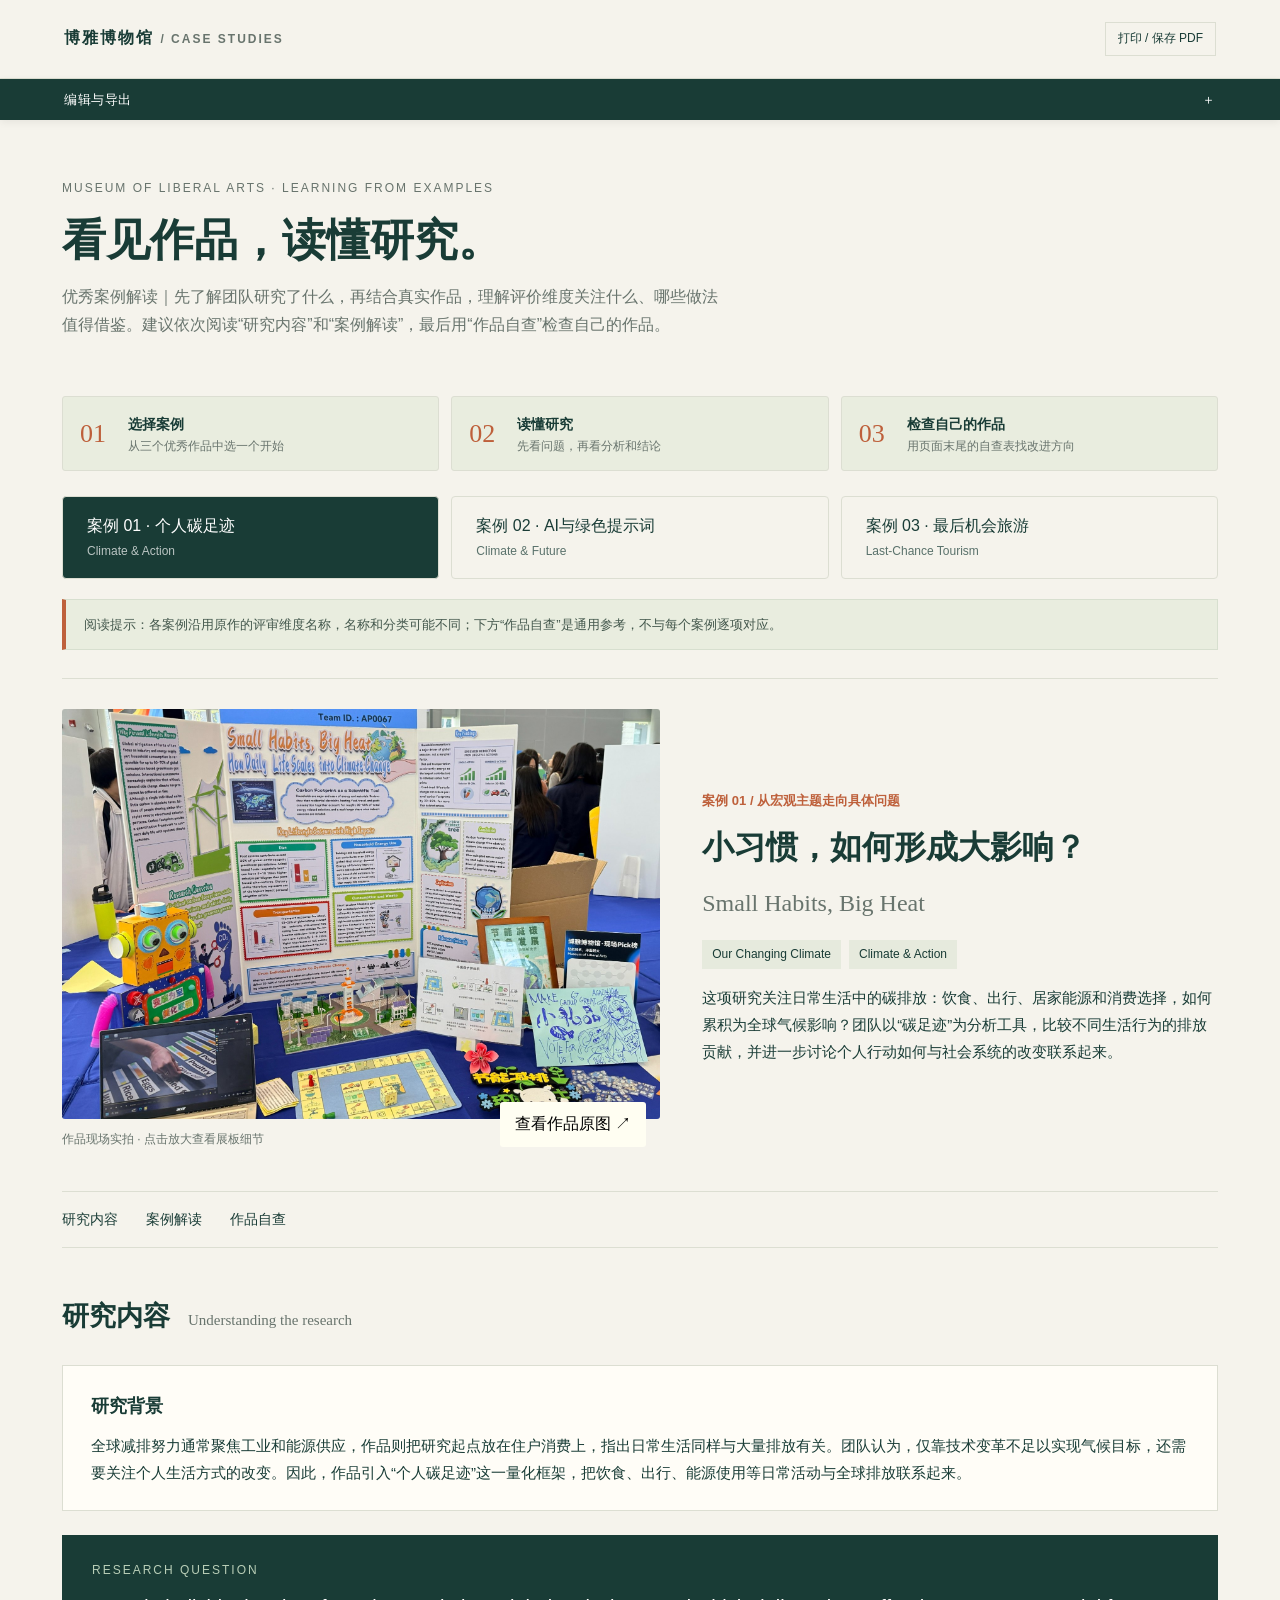
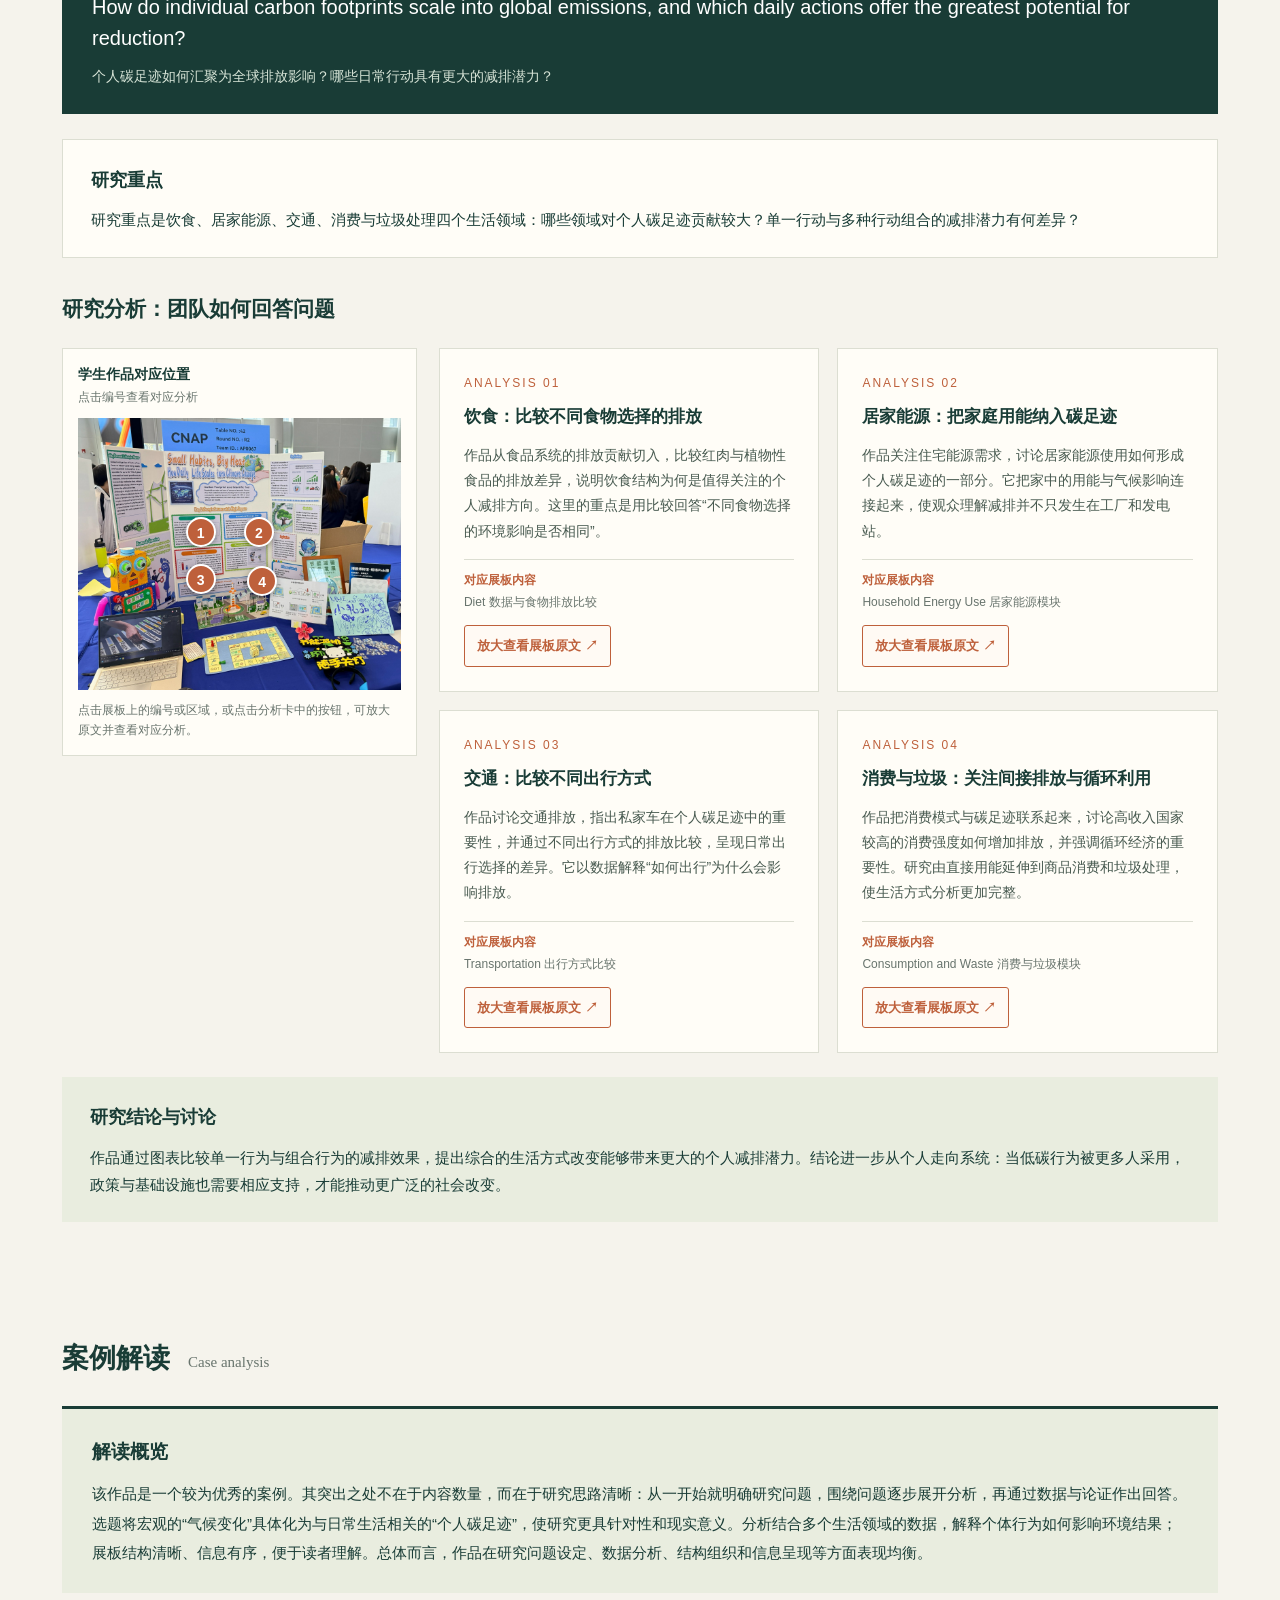
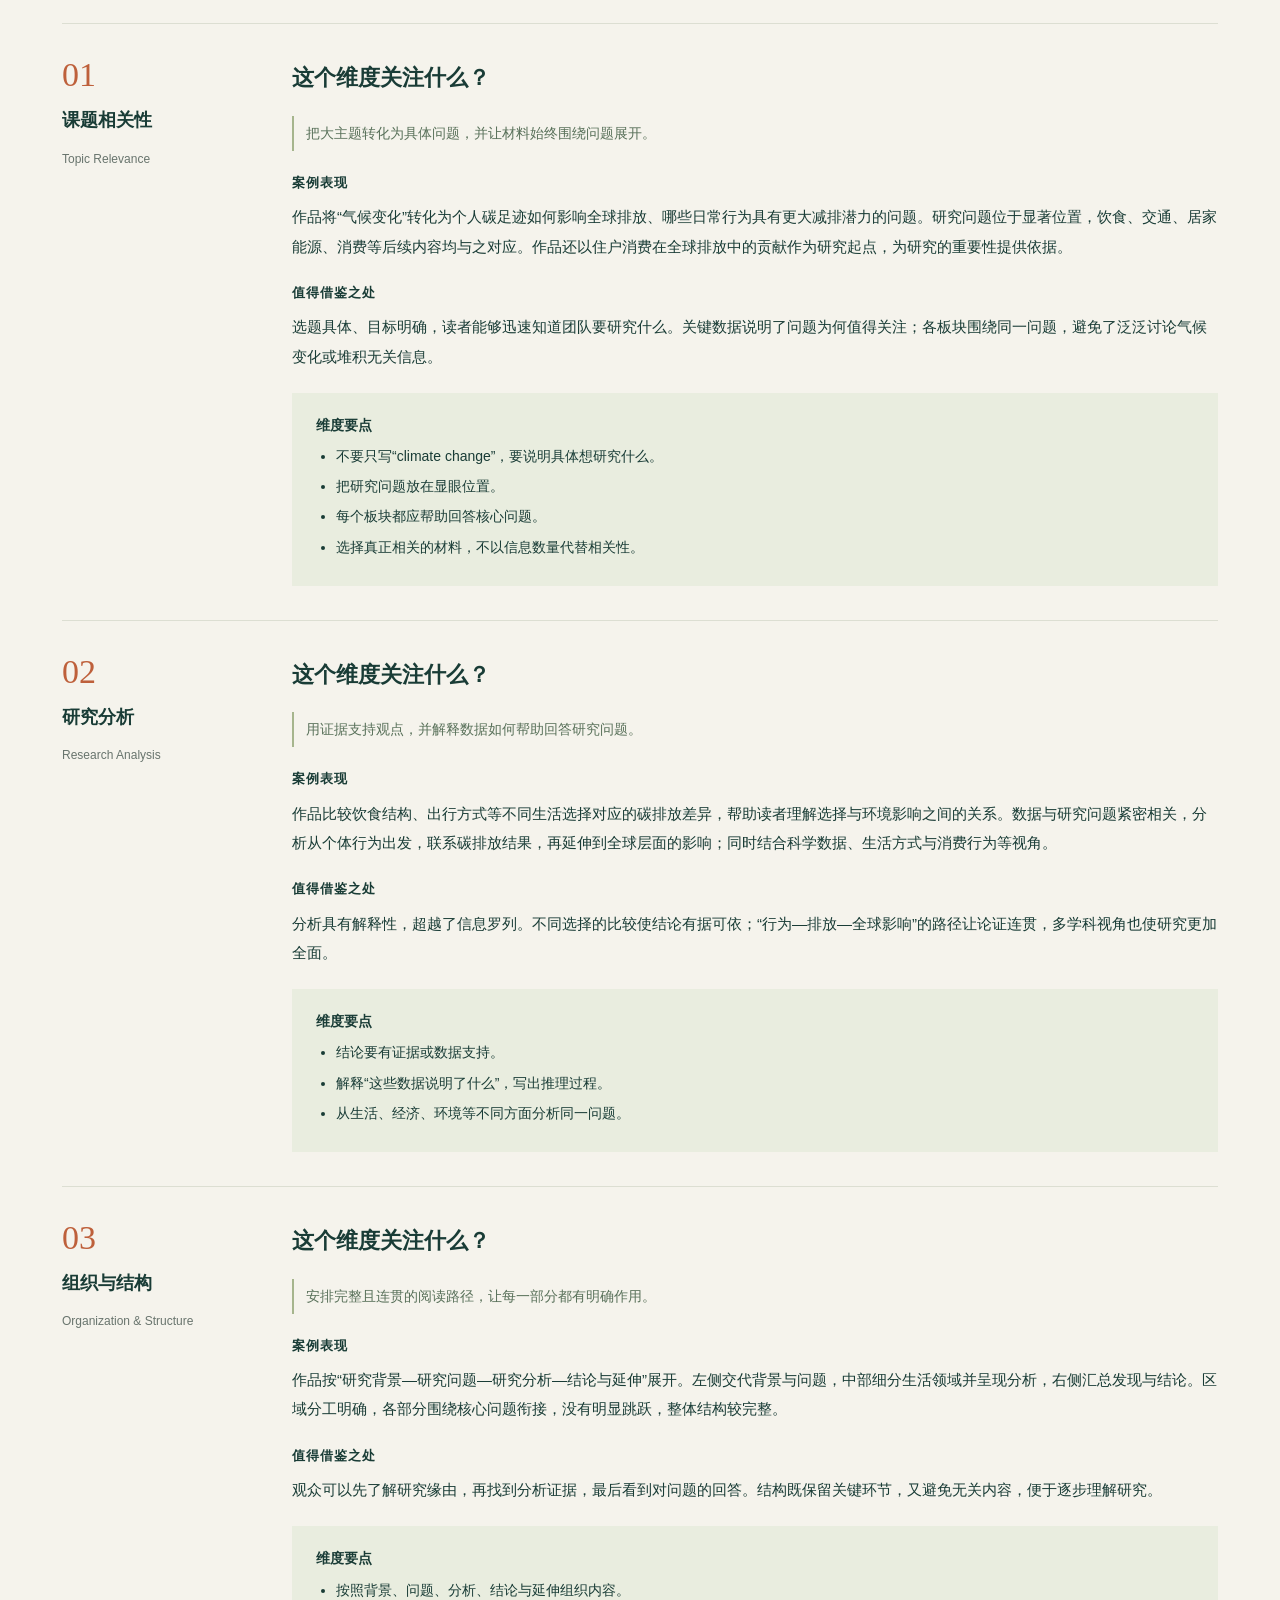
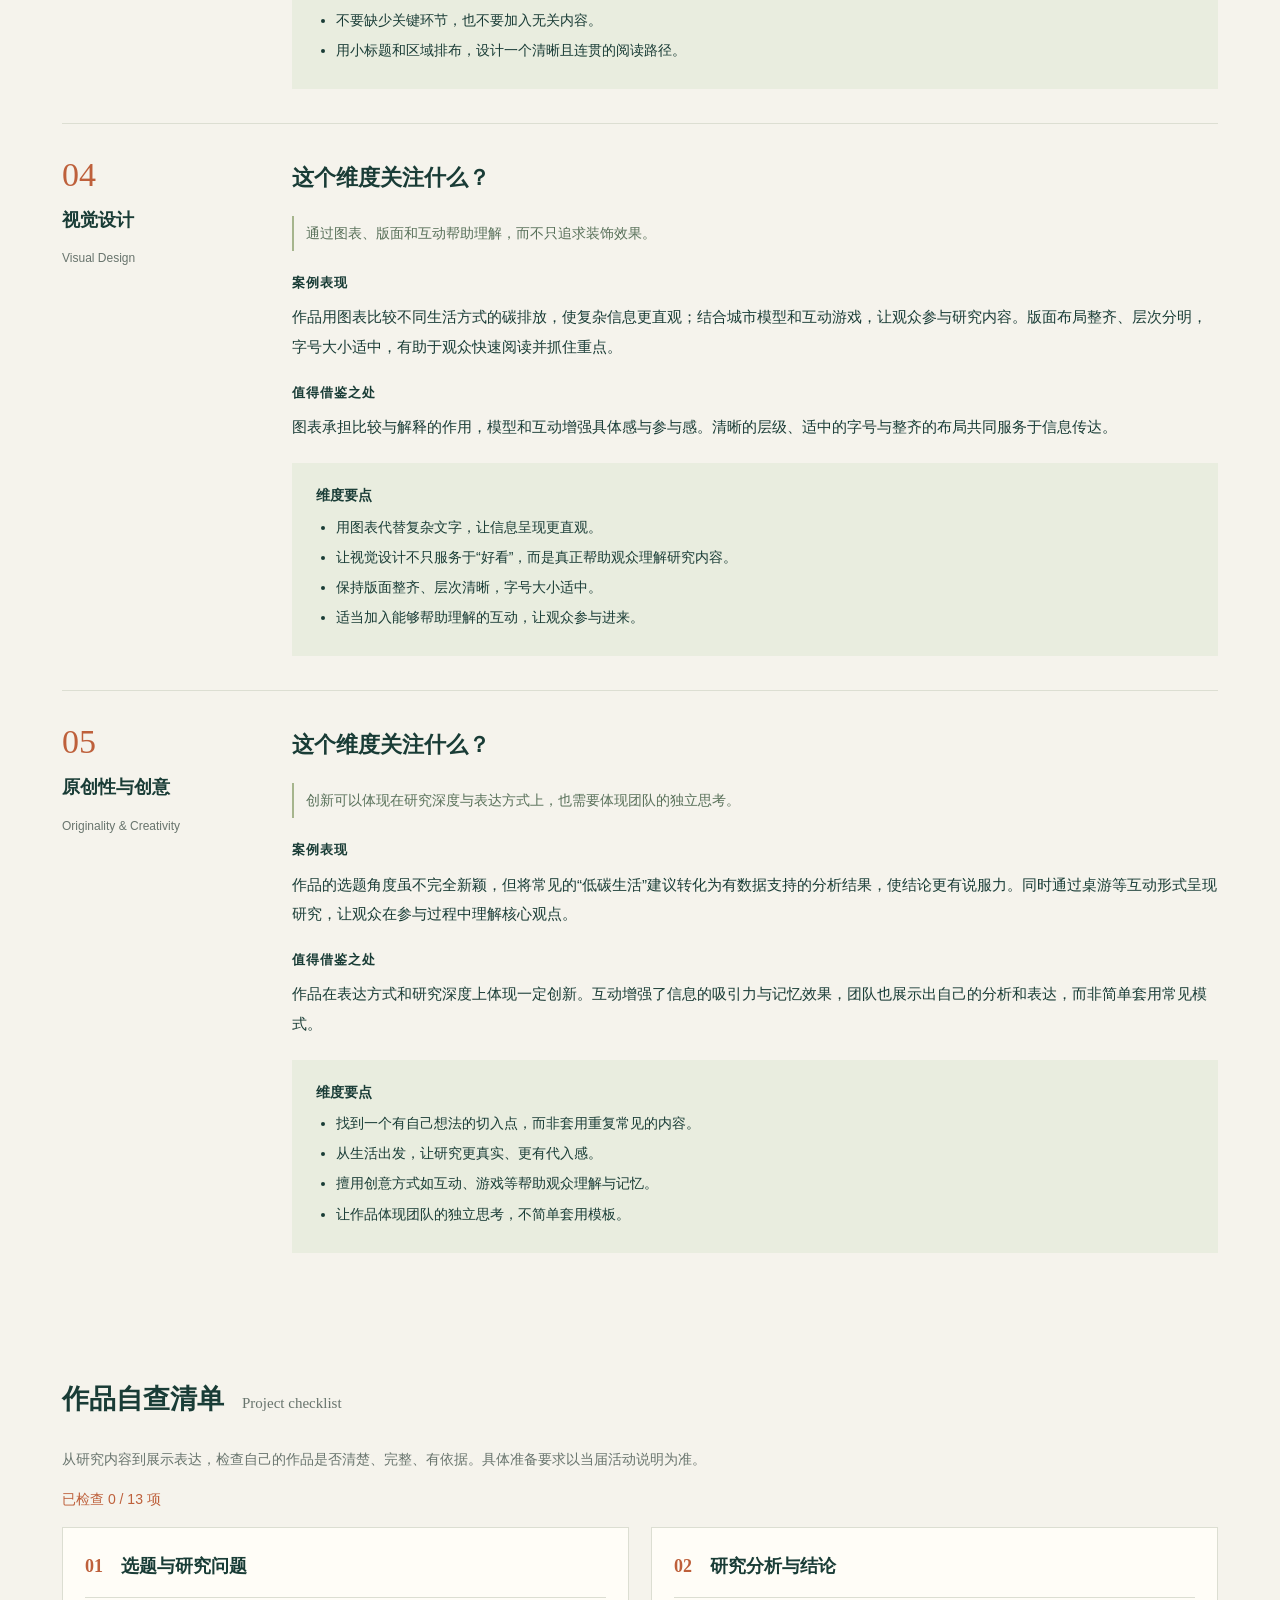
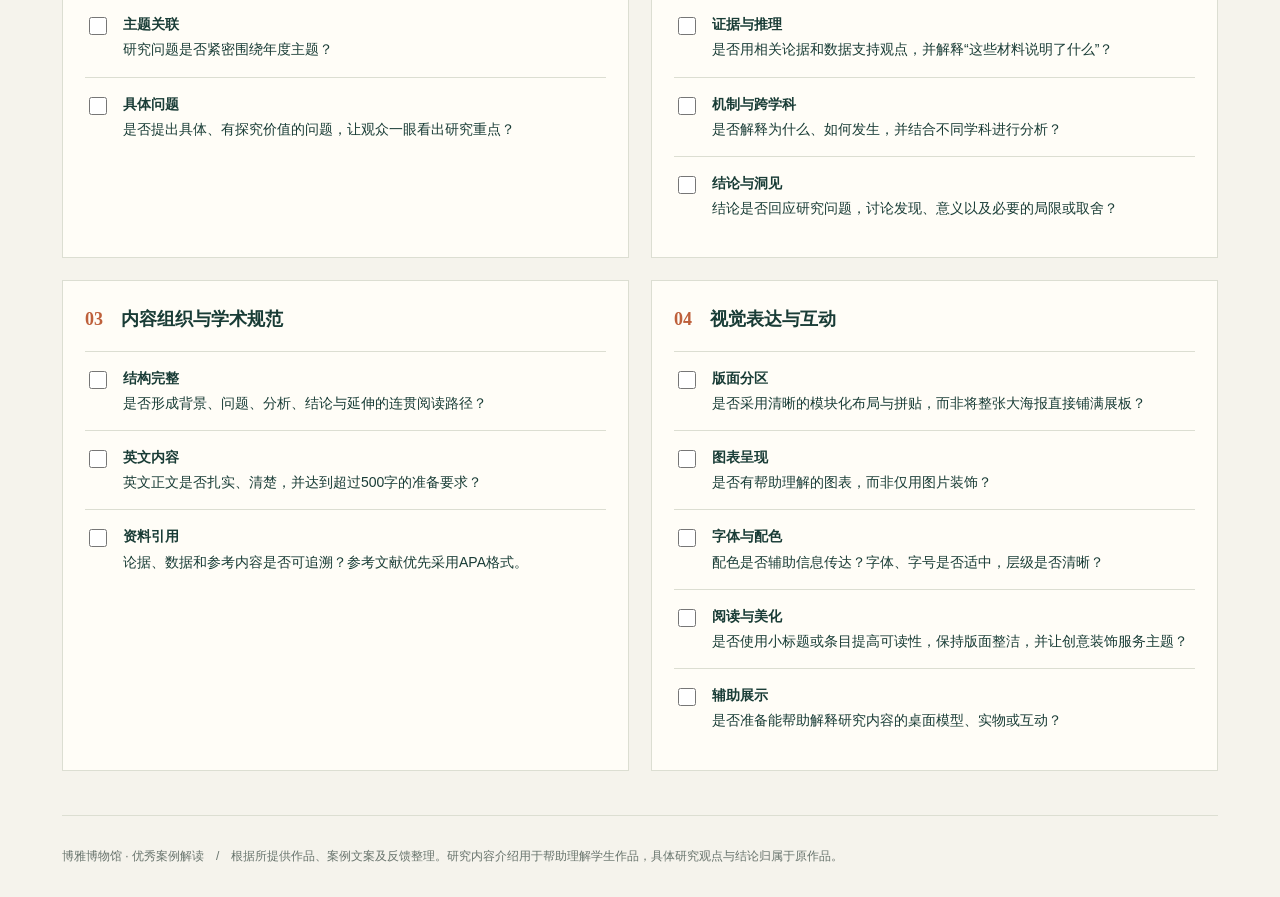
==== src/index.html @ bcb5502f "feat: 博雅博物馆优秀案例解读 —— 拆分单文件为可维护的多文件站点 从桌面单文件 HTML（3.05 MB）迁移为结构化站点，为公网部署做准备。  - src/ 为真源：index.html +" ====
<!doctype html>
<html lang="zh-CN" class="transparentSkybridgeBackground desktopSkybridge light" data-theme="light" style="color-scheme: light; --safe-area-inset-top: 0px; --safe-area-inset-bottom: 0px; --safe-area-inset-left: 0px; --safe-area-inset-right: 0px;"><head><link rel="icon" href="/favicon.svg" type="image/svg+xml">
<link rel="alternate icon" href="/favicon.ico" sizes="32x32">
<link rel="stylesheet" href="css/main.css"><meta charset="utf-8"><meta name="viewport" content="width=device-width,initial-scale=1"><title>博雅博物馆 · 优秀案例解读</title></head><body class=""><div class="top"><div class="brand">博雅博物馆 <span class="small"> / CASE STUDIES</span></div><div class="tools"><button onclick="window.print()">打印 / 保存 PDF</button></div></div><details class="editor-drawer" id="editorDrawer"><summary>编辑与导出</summary><div class="editorbar" aria-label="编辑工具栏"><button id="editToggle" class="primary" onclick="toggleEdit()" aria-pressed="false">编辑文字</button><button onclick="exportHTML()">导出新版 HTML</button><button onclick="openReset()">恢复原文</button><span class="status" id="editStatus" role="status">阅读模式 · 已载入修改</span></div><div class="editorhelp">点击带虚线的文字即可修改，修改会自动保存。可切换案例继续编辑；完成后点击“导出新版 HTML”保存完整文件。照片和布局保持不变。</div></details><main class="wrap"><header><div class="eyebrow" data-edit-key="header:0">MUSEUM OF LIBERAL ARTS · LEARNING FROM EXAMPLES</div><h1 data-edit-key="header:1">看见作品，读懂研究。</h1><p data-edit-key="header:2">优秀案例解读｜先了解团队研究了什么，再结合真实作品，理解评价维度关注什么、哪些做法值得借鉴。建议依次阅读“研究内容”和“案例解读”，最后用“作品自查”检查自己的作品。</p></header><div class="guide-steps" aria-label="页面使用步骤"><div class="guide-step"><b>01</b><strong>选择案例</strong><span>从三个优秀作品中选一个开始</span></div><div class="guide-step"><b>02</b><strong>读懂研究</strong><span>先看问题，再看分析和结论</span></div><div class="guide-step"><b>03</b><strong>检查自己的作品</strong><span>用页面末尾的自查表找改进方向</span></div></div><div class="tabs" role="tablist" aria-label="选择案例"><button role="tab" id="tab0" onclick="render(0)" class="" aria-selected="false">案例 01 · 个人碳足迹<span>Climate &amp; Action</span></button><button role="tab" id="tab1" onclick="render(1)" aria-selected="false" class="">案例 02 · AI与绿色提示词<span>Climate &amp; Future</span></button><button role="tab" id="tab2" onclick="render(2)" aria-selected="true" class="active">案例 03 · 最后机会旅游<span>Last-Chance Tourism</span></button></div><div class="rubric-note">阅读提示：各案例沿用原作的评审维度名称，名称和分类可能不同；下方“作品自查”是通用参考，不与每个案例逐项对应。</div><div id="content"><article><div class="hero"><div class="photo"><img src="img/case-03.jpg" alt="Last-Chance Tourism现场作品"><button onclick="zoom()">查看作品原图 ↗</button><div class="caption" data-edit-key="case2:0">作品现场实拍 · 点击放大查看展板细节</div></div><div><div class="tag" data-edit-key="case2:1">案例 03 / 用反馈回路解释生态悖论</div><h2 data-edit-key="case2:2">最后一次看见，是否让消失更快？</h2><p class="en" data-edit-key="case2:3">Last-Chance Tourism</p><div class="meta"><span data-edit-key="case2:4">Our Changing Climate</span><span data-edit-key="case2:5">Climate &amp; Action</span></div><p class="intro" data-edit-key="case2:6">这项研究关注“最后机会旅游”：当珊瑚礁、冰川等自然景观受到退化威胁时，人们可能更想在其消失前前往参观。团队以大堡礁和冰川为案例，结合反馈模型与问卷材料，探讨游客需求和环境退化如何相互影响，并讨论旅游管理中的保护与发展平衡。</p></div></div><nav class="nav"><a href="#research">研究内容</a><a href="#reading">案例解读</a><a href="#checklist">作品自查</a></nav><section id="research"><div class="sectionhead"><b data-edit-key="case2:7">研究内容</b><span data-edit-key="case2:8">Understanding the research</span></div><div class="researchlead"><h3 data-edit-key="case2:9">研究背景</h3><p data-edit-key="case2:10">作品从气候变化对标志性自然景观的威胁切入，关注冰川消融、大堡礁珊瑚退化等现象。“最后机会旅游”指人们前往可能消失的环境旅行。团队注意到，景观受损未必只会降低吸引力，也可能激发“趁现在去看看”的需求；这为研究游客行为与环境退化的相互作用提供了起点。</p></div><div class="rq"><div class="eyebrow" style="color:#b9ceb7" data-edit-key="case2:11">RESEARCH QUESTION · 据展板转录</div><p data-edit-key="case2:12">How does last-chance tourism produce a self-reinforcing ecological paradox, where environmental degradation draws tourists and tourist activity accelerates degradation?</p><div class="cn" data-edit-key="case2:13">“最后机会旅游”如何形成自我强化的生态悖论：环境退化吸引游客，而旅游活动又加速环境退化？</div></div><div class="researchlead"><h3 data-edit-key="case2:14">研究重点</h3><p data-edit-key="case2:15">团队尝试解释一条自我强化的关系：环境濒危引发关注和稀缺感，增加游客的到访意愿；更多游客活动又可能增加环境压力，加速景观退化。展板注明，研究从此前阶段的单一案例拓展到跨案例、跨学科分析。</p></div><h3 class="subhead" data-edit-key="case2:16">研究分析：团队如何回答问题</h3><div class="grid analysisgrid"><div class="card"><div class="small" style="color:var(--accent);margin-bottom:8px" data-edit-key="case2:17">ANALYSIS 01</div><h3 data-edit-key="case2:18">提出假设：稀缺性与FOMO如何影响选择</h3><p data-edit-key="case2:19">团队以稀缺性和FOMO（害怕错过）作为行为解释，提出濒危景观可能因为“即将消失”而更具吸引力。这个假设把环境变化与游客心理连接起来，为后续分析确定方向。</p></div><div class="card"><div class="small" style="color:var(--accent);margin-bottom:8px" data-edit-key="case2:20">ANALYSIS 02</div><h3 data-edit-key="case2:21">建立模型：呈现相互强化的反馈回路</h3><p data-edit-key="case2:22">展板用回路图连接生态濒危、媒体关注、游客FOMO、游客增加和环境压力，展示团队所主张的逻辑闭环。模型帮助观众理解研究的整体关系；每个环节为何成立、如何作用，仍是需要进一步深入解释的重点。</p></div><div class="card"><div class="small" style="color:var(--accent);margin-bottom:8px" data-edit-key="case2:23">ANALYSIS 03</div><h3 data-edit-key="case2:24">结合案例：观察不同景观中的同一问题</h3><p data-edit-key="case2:25">作品使用大堡礁和消融冰川两个案例，讨论景观退化与旅游吸引力的关系。案例把模型中的抽象概念放入具体场景，也体现研究从单一案例向跨案例分析的拓展。</p></div><div class="card"><div class="small" style="color:var(--accent);margin-bottom:8px" data-edit-key="case2:26">ANALYSIS 04</div><h3 data-edit-key="case2:27">呈现调研：补充游客态度与政策支持</h3><p data-edit-key="case2:28">团队通过问卷图表呈现受访者对濒危景观的到访意愿、知晓环境影响后的选择以及对管理政策的支持。调研为游客心理和政策讨论补充材料，与模型和案例共同回应研究问题。</p></div></div><div class="researchlead result"><h3 data-edit-key="case2:29">研究结论与讨论</h3><p data-edit-key="case2:30">团队形成了Findings、Solutions、Limitations的完整思路：完全禁止或完全开放旅游都难以简单解决问题，因为生态保护与当地经济收入之间存在取舍。作品以“Balance Matters”强调平衡，并提出生态旅游税、动态游客上限等思路；同时承认理论模型尚未充分纳入现实中的社会、政治变量。后续可进一步说明不同利益相关者如何共同推动更合理的平衡。</p></div></section><section id="reading"><div class="sectionhead"><b data-edit-key="case2:31">案例解读</b><span data-edit-key="case2:32">Case analysis</span></div><div class="overview"><h3 data-edit-key="case2:33">解读概览</h3><p data-edit-key="case2:34">整体来看，团队聚焦last-chance tourism，提出了具体且具有探究价值的研究问题：濒危环境吸引游客，而游客活动又可能进一步加速环境退化，这一机制如何形成？切入角度新颖。展板分区明确、标题清晰，研究背景、假设、分析、发现及反思与局限等板块层次清晰、内容明确；团队还使用数据图、案例和调研材料，从不同角度呈现研究。整体作品结构完整并体现团队思考，后续可以重点深化Research Analysis和Conclusion &amp; Insight，让机制解释和研究洞见更充分地展示出来。</p></div><div class="dim"><aside><div class="num">01</div><div><h3 data-edit-key="case2:35">研究问题</h3><div class="small" style="letter-spacing:0" data-edit-key="case2:36">Research Question</div></div></aside><div><h4 data-edit-key="case2:37">这个维度关注什么？</h4><div class="point" data-edit-key="case2:38">从具体现象提出值得解释的关系，明确研究要回答什么。</div><div class="detail"><div class="label" data-edit-key="case2:39">案例表现</div><p data-edit-key="case2:40">团队聚焦last-chance tourism，研究濒危环境吸引游客、游客活动又进一步加速环境退化的机制。问题对象明确，指向两者之间自我强化的关系，后续模型、案例与调研均围绕这一问题展开。</p></div><div class="detail"><div class="label" data-edit-key="case2:41">值得借鉴之处</div><p data-edit-key="case2:42">切入角度新颖，问题具体且具有探究价值。它没有停留在“旅游影响环境”的宽泛话题，而是追问一个值得解释的生态悖论，逻辑清晰且聚焦。</p></div><div class="learn"><strong>维度要点</strong><ul><li data-edit-key="case2:43">从具体观察中发现值得探究的问题。</li><li data-edit-key="case2:44">把关注点推进到现象背后的关系与机制。</li><li data-edit-key="case2:45">让模型、案例与调研共同回应研究问题。</li></ul></div></div></div><div class="dim"><aside><div class="num">02</div><div><h3 data-edit-key="case2:46">研究分析</h3><div class="small" style="letter-spacing:0" data-edit-key="case2:47">Research Analysis</div></div></aside><div><h4 data-edit-key="case2:48">这个维度关注什么？</h4><div class="point" data-edit-key="case2:49">不仅展示逻辑关系，还要解释各环节为什么成立、如何发生。</div><div class="detail"><div class="label" data-edit-key="case2:50">案例表现</div><p data-edit-key="case2:51">团队使用数据图、案例、调研等材料，从不同角度分析研究问题；模型直观地呈现“濒危环境—游客需求—环境压力”的逻辑闭环，并以大堡礁、冰川等案例使问题具体化。</p></div><div class="detail"><div class="label" data-edit-key="case2:52">值得借鉴之处</div><p data-edit-key="case2:53">研究已经形成明确的机制分析意识，并结合多类材料展开。模型使观众能够把握整体逻辑，也为后续深入分析提供了框架。</p></div><div class="detail improve"><div class="label" data-edit-key="case2:54">问题与提升建议</div><p data-edit-key="case2:55">这部分还可以更侧重于展示出来背后根因与作用过程的挖掘，如：为什么濒危环境会引发媒体大肆关注？媒体渲染如何推动游客的FOMO心理？哪类游客更容易受影响？游客增加后，生态压力具体来自碳排放、人为破坏、设施建设，还是其他因素？把这些问题与后续案例结合，能够让分析从逻辑关系的展示，进一步成为对现象的机制解释。</p></div><div class="learn"><strong>维度要点</strong><ul><li data-edit-key="case2:56">追问每个环节的why与how。</li><li data-edit-key="case2:57">把机制解释放回具体案例中展开。</li><li data-edit-key="case2:58">让案例说明关系如何发生，而不只是证明现象存在。</li></ul></div></div></div><div class="dim"><aside><div class="num">03</div><div><h3 data-edit-key="case2:59">内容组织</h3><div class="small" style="letter-spacing:0" data-edit-key="case2:60">Content Organization</div></div></aside><div><h4 data-edit-key="case2:61">这个维度关注什么？</h4><div class="point" data-edit-key="case2:62">用明确分区与标题，让观众快速理解研究的基本思路。</div><div class="detail"><div class="label" data-edit-key="case2:63">案例表现</div><p data-edit-key="case2:64">展板设置Background、Hypothesis、Analysis、Findings、Reflections and Limitations等板块。背景与研究设定、核心分析、研究发现和反思具有较清楚的分工，标题明确，整体信息层次较好。</p></div><div class="detail"><div class="label" data-edit-key="case2:65">值得借鉴之处</div><p data-edit-key="case2:66">观众能够较快看出研究从何出发、如何分析、形成什么发现，以及有哪些局限。有效的信息组织支持研究成果的展示与现场表达，因此该维度取得较好评价。</p></div><div class="learn"><strong>维度要点</strong><ul><li data-edit-key="case2:67">让每个板块承担明确作用。</li><li data-edit-key="case2:68">用清晰标题形成研究过程的阅读线索。</li><li data-edit-key="case2:69">既呈现发现，也保留反思与局限。</li></ul></div></div></div><div class="dim"><aside><div class="num">04</div><div><h3 data-edit-key="case2:70">视觉设计与表达</h3><div class="small" style="letter-spacing:0" data-edit-key="case2:71">Visual Design &amp; Expression</div></div></aside><div><h4 data-edit-key="case2:72">这个维度关注什么？</h4><div class="point" data-edit-key="case2:73">让图表、文字和分区协同传达内容。</div><div class="detail"><div class="label" data-edit-key="case2:74">案例表现</div><p data-edit-key="case2:75">作品通过清楚的板块、标题和信息层级呈现研究，同时使用数据图、反馈模型、案例与调研材料辅助说明。整体视觉呈现较为清晰，能够支持观众理解研究内容。</p></div><div class="detail"><div class="label" data-edit-key="case2:76">值得借鉴之处</div><p data-edit-key="case2:77">视觉设计和信息组织总体有效，能够辅助研究成果展示和现场表达，因此Visual Design &amp; Expression取得较好评价。导图也为复杂关系提供了直观入口。</p></div><div class="learn"><strong>维度要点</strong><ul><li data-edit-key="case2:78">让图表和模型对应正在解释的内容。</li><li data-edit-key="case2:79">保持版块清楚、标题鲜明、层级稳定。</li><li data-edit-key="case2:80">字号大小适中，帮助观众快速阅读展板。</li></ul></div></div></div><div class="dim"><aside><div class="num">05</div><div><h3 data-edit-key="case2:81">结论与洞见</h3><div class="small" style="letter-spacing:0" data-edit-key="case2:82">Conclusion &amp; Insight</div></div></aside><div><h4 data-edit-key="case2:83">这个维度关注什么？</h4><div class="point" data-edit-key="case2:84">在总结发现之外，解释取舍、各方作用与方案依据。</div><div class="detail"><div class="label" data-edit-key="case2:85">案例表现</div><p data-edit-key="case2:86">团队已形成较完整的Findings、Solutions、Limitations思路，并提出trade-off，意识到生态保护与当地经济收入之间存在矛盾。作品用“Balance Matters”强调平衡，说明团队理解问题由多种因素造成，不能由单一方案简单解决。</p></div><div class="detail"><div class="label" data-edit-key="case2:87">值得借鉴之处</div><p data-edit-key="case2:88">能够识别取舍并承认局限，是有价值的思考方向。结论不只是重复问题，还尝试提出解决思路，展现了团队自身的判断。</p></div><div class="detail improve"><div class="label" data-edit-key="case2:89">问题与提升建议</div><p data-edit-key="case2:90">可以进一步讨论政府、媒体、环保组织和游客各自能够发挥什么作用，以及如何共同实现经济收益、生态保护和游客需求之间更合理的平衡。这样能够更有力地支撑“Balance Matters”与解决方案，使已有内容中的Insight充分呈现出来。</p></div><div class="learn"><strong>维度要点</strong><ul><li data-edit-key="case2:91">从不同利益相关者的角度分析问题。</li><li data-edit-key="case2:92">解释经济收益、生态保护与游客需求如何平衡。</li><li data-edit-key="case2:93">让“Balance Matters”和解决方案得到具体论证。</li></ul></div></div></div></section></article></div><section id="checklist"><div class="sectionhead"><b data-edit-key="checklist:0">作品自查清单</b><span data-edit-key="checklist:1">Project checklist</span></div><p style="color:var(--muted);font-size:14px" data-edit-key="checklist:2">从研究内容到展示表达，检查自己的作品是否清楚、完整、有依据。具体准备要求以当届活动说明为准。</p><div class="progress" id="progress">已检查 0 / 13 项</div><div class="groupgrid" id="checks"><div class="checkgroup"><h3 data-edit-key="checklist:3"><span style="color:var(--accent);font-family:Georgia">01</span>　选题与研究问题</h3><label class="check"><input type="checkbox" onchange="update()"><span><strong data-edit-key="checklist:4">主题关联</strong><span class="checktext" data-edit-key="checklist:5">研究问题是否紧密围绕年度主题？</span></span></label><label class="check"><input type="checkbox" onchange="update()"><span><strong data-edit-key="checklist:6">具体问题</strong><span class="checktext" data-edit-key="checklist:7">是否提出具体、有探究价值的问题，让观众一眼看出研究重点？</span></span></label></div><div class="checkgroup"><h3 data-edit-key="checklist:8"><span style="color:var(--accent);font-family:Georgia">02</span>　研究分析与结论</h3><label class="check"><input type="checkbox" onchange="update()"><span><strong data-edit-key="checklist:9">证据与推理</strong><span class="checktext" data-edit-key="checklist:10">是否用相关论据和数据支持观点，并解释“这些材料说明了什么”？</span></span></label><label class="check"><input type="checkbox" onchange="update()"><span><strong data-edit-key="checklist:11">机制与跨学科</strong><span class="checktext" data-edit-key="checklist:12">是否解释为什么、如何发生，并结合不同学科进行分析？</span></span></label><label class="check"><input type="checkbox" onchange="update()"><span><strong data-edit-key="checklist:13">结论与洞见</strong><span class="checktext" data-edit-key="checklist:14">结论是否回应研究问题，讨论发现、意义以及必要的局限或取舍？</span></span></label></div><div class="checkgroup"><h3 data-edit-key="checklist:15"><span style="color:var(--accent);font-family:Georgia">03</span>　内容组织与学术规范</h3><label class="check"><input type="checkbox" onchange="update()"><span><strong data-edit-key="checklist:16">结构完整</strong><span class="checktext" data-edit-key="checklist:17">是否形成背景、问题、分析、结论与延伸的连贯阅读路径？</span></span></label><label class="check"><input type="checkbox" onchange="update()"><span><strong data-edit-key="checklist:18">英文内容</strong><span class="checktext" data-edit-key="checklist:19">英文正文是否扎实、清楚，并达到超过500字的准备要求？</span></span></label><label class="check"><input type="checkbox" onchange="update()"><span><strong data-edit-key="checklist:20">资料引用</strong><span class="checktext" data-edit-key="checklist:21">论据、数据和参考内容是否可追溯？参考文献优先采用APA格式。</span></span></label></div><div class="checkgroup"><h3 data-edit-key="checklist:22"><span style="color:var(--accent);font-family:Georgia">04</span>　视觉表达与互动</h3><label class="check"><input type="checkbox" onchange="update()"><span><strong data-edit-key="checklist:23">版面分区</strong><span class="checktext" data-edit-key="checklist:24">是否采用清晰的模块化布局与拼贴，而非将整张大海报直接铺满展板？</span></span></label><label class="check"><input type="checkbox" onchange="update()"><span><strong data-edit-key="checklist:25">图表呈现</strong><span class="checktext" data-edit-key="checklist:26">是否有帮助理解的图表，而非仅用图片装饰？</span></span></label><label class="check"><input type="checkbox" onchange="update()"><span><strong data-edit-key="checklist:27">字体与配色</strong><span class="checktext" data-edit-key="checklist:28">配色是否辅助信息传达？字体、字号是否适中，层级是否清晰？</span></span></label><label class="check"><input type="checkbox" onchange="update()"><span><strong data-edit-key="checklist:29">阅读与美化</strong><span class="checktext" data-edit-key="checklist:30">是否使用小标题或条目提高可读性，保持版面整洁，并让创意装饰服务主题？</span></span></label><label class="check"><input type="checkbox" onchange="update()"><span><strong data-edit-key="checklist:31">辅助展示</strong><span class="checktext" data-edit-key="checklist:32">是否准备能帮助解释研究内容的桌面模型、实物或互动？</span></span></label></div></div></section><footer class="foot editable-footer" data-edit-key="footer:0">博雅博物馆 · 优秀案例解读　/　根据所提供作品、案例文案及反馈整理。研究内容介绍用于帮助理解学生作品，具体研究观点与结论归属于原作品。</footer></main><dialog id="viewer"><button onclick="document.getElementById('viewer').close()">关闭 ×</button><img id="full" alt="作品原图放大"></dialog><dialog id="analysisZoomDialog" class="analysis-zoom-dialog" aria-labelledby="zoomAnalysisTitle"><button class="zoom-close" onclick="document.getElementById('analysisZoomDialog').close()">关闭 ×</button><div class="zoom-layout"><div class="zoom-image-wrap"><img id="zoomPosterCrop" alt="学生作品对应局部放大"></div><div class="zoom-analysis"><div class="eyebrow">POSTER DETAIL</div><h3 id="zoomAnalysisTitle"></h3><div class="zoom-target-label">展板对应内容</div><div id="zoomTarget"></div><div class="zoom-analysis-label">对应分析</div><div id="zoomAnalysisText"></div></div></div></dialog><script id="editorData" type="application/json">{"storageId":"museum-editor-1793601910953-6b5e97","edits":{"case0:34":"该作品是一个较为优秀的案例。其突出之处不在于内容数量，而在于研究思路清晰：从一开始就明确研究问题，围绕问题逐步展开分析，再通过数据与论证作出回答。选题将宏观的“气候变化”具体化为与日常生活相关的“个人碳足迹”，使研究更具针对性和现实意义。分析结合多个生活领域的数据，解释个体行为如何影响环境结果；展板结构清晰、信息有序，便于读者理解。总体而言，作品在研究问题设定、数据分析、结构组织和信息呈现等方面表现均衡。","case0:68":"用小标题和区域排布，设计一个清晰且连贯的阅读路径。","case0:77":"用图表代替复杂文字，让信息呈现更直观。","case0:78":"让视觉设计不只服务于“好看”，而是真正帮助观众理解研究内容。","case0:80":"适当加入能够帮助理解的互动，让观众参与进来。","case0:89":"找到一个有自己想法的切入点，而非套用重复常见的内容。","case0:90":"从生活出发，让研究更真实、更有代入感。","case0:91":"擅用创意方式如互动、游戏等帮助观众理解与记忆。","case0:92":"让作品体现团队的独立思考，不简单套用模板。","case1:13":"展板原意译：个人用户与 AI 对话中的闲聊或礼貌表达，会怎样在大规模使用下影响环境？","case1:34":"该作品整体水平较高，在选题、分析与表达方面均有突出表现。它从一个比较新颖的角度切入，将人工智能时代的语言使用习惯与气候变化问题联系起来，体现出较强的思考能力。研究使用数据支持论证，并以“绿色提示词”进一步思考未来数字生活方式。展板结构清晰、信息有层次，视觉风格与主题一致。总体而言，作品在多个维度表现均可圈可点，在研究问题的精确性、视觉设计与内容的关联以及互动设计等方面仍有提升空间。","case1:40":"作品围绕“Our Changing Climate”，将研究延伸到数字技术与能源消耗，把全球气候问题与日常AI对话行为联系起来。所选材料与方向相关，研究目标总体明确。","case1:44":"原问题“How do small talk among individual users scale impact the environment?”在语言表述和研究范围上略显不够精确。“users”没有明确指向 AI 用户，“small talk”也难以准确对应人与 AI 之间的具体语言行为。可改为：How does polite language in AI conversations affect token use and estimated energy consumption at scale?（大规模使用时，AI 对话中的礼貌表达会怎样影响词元使用量和估算能耗？）这能让研究对象和关注指标更清楚。","case2:34":"整体来看，团队聚焦last-chance tourism，提出了具体且具有探究价值的研究问题：濒危环境吸引游客，而游客活动又可能进一步加速环境退化，这一机制如何形成？切入角度新颖。展板分区明确、标题清晰，研究背景、假设、分析、发现及反思与局限等板块层次清晰、内容明确；团队还使用数据图、案例和调研材料，从不同角度呈现研究。整体作品结构完整并体现团队思考，后续可以重点深化Research Analysis和Conclusion & Insight，让机制解释和研究洞见更充分地展示出来。","case2:5":"Climate & Action","case2:42":"切入角度新颖，问题具体且具有探究价值。它没有停留在“旅游影响环境”的宽泛话题，而是追问一个值得解释的生态悖论，逻辑清晰且聚焦。","case2:55":"这部分还可以更侧重于展示出来背后根因与作用过程的挖掘，如：为什么濒危环境会引发媒体大肆关注？媒体渲染如何推动游客的FOMO心理？哪类游客更容易受影响？游客增加后，生态压力具体来自碳排放、人为破坏、设施建设，还是其他因素？把这些问题与后续案例结合，能够让分析从逻辑关系的展示，进一步成为对现象的机制解释。","case2:77":"视觉设计和信息组织总体有效，能够辅助研究成果展示和现场表达，因此Visual Design & Expression取得较好评价。导图也为复杂关系提供了直观入口。","header:2":"优秀案例解读｜先了解团队研究了什么，再结合真实作品，理解评价维度关注什么、哪些做法值得借鉴。建议依次阅读“研究内容”和“案例解读”，最后用“作品自查”检查自己的作品。"},"originals":{"case0:0":"作品现场实拍 · 点击放大查看展板细节","case0:1":"案例 01 / 从宏观主题走向具体问题","case0:2":"小习惯，如何形成大影响？","case0:3":"Small Habits, Big Heat","case0:4":"Our Changing Climate","case0:5":"Climate & Action","case0:6":"这项研究关注日常生活中的碳排放：饮食、出行、居家能源和消费选择，如何累积为全球气候影响？团队以“碳足迹”为分析工具，比较不同生活行为的排放贡献，并进一步讨论个人行动如何与社会系统的改变联系起来。","case0:7":"研究内容","case0:8":"Understanding the research","case0:9":"研究背景","case0:10":"全球减排努力通常聚焦工业和能源供应，作品则把研究起点放在住户消费上，指出日常生活同样与大量排放有关。团队认为，仅靠技术变革不足以实现气候目标，还需要关注个人生活方式的改变。因此，作品引入“个人碳足迹”这一量化框架，把饮食、出行、能源使用等日常活动与全球排放联系起来。","case0:11":"RESEARCH QUESTION","case0:12":"How do individual carbon footprints scale into global emissions, and which daily actions offer the greatest potential for reduction?","case0:13":"个人碳足迹如何汇聚为全球排放影响？哪些日常行动具有更大的减排潜力？","case0:14":"研究重点","case0:15":"研究重点是饮食、居家能源、交通、消费与垃圾处理四个生活领域：哪些领域对个人碳足迹贡献较大？单一行动与多种行动组合的减排潜力有何差异？","case0:16":"研究分析：团队如何回答问题","case0:17":"ANALYSIS 01","case0:18":"饮食：比较不同食物选择的排放","case0:19":"作品从食品系统的排放贡献切入，比较红肉与植物性食品的排放差异，说明饮食结构为何是值得关注的个人减排方向。这里的重点是用比较回答“不同食物选择的环境影响是否相同”。","case0:20":"ANALYSIS 02","case0:21":"居家能源：把家庭用能纳入碳足迹","case0:22":"作品关注住宅能源需求，讨论居家能源使用如何形成个人碳足迹的一部分。它把家中的用能与气候影响连接起来，使观众理解减排并不只发生在工厂和发电站。","case0:23":"ANALYSIS 03","case0:24":"交通：比较不同出行方式","case0:25":"作品讨论交通排放，指出私家车在个人碳足迹中的重要性，并通过不同出行方式的排放比较，呈现日常出行选择的差异。它以数据解释“如何出行”为什么会影响排放。","case0:26":"ANALYSIS 04","case0:27":"消费与垃圾：关注间接排放与循环利用","case0:28":"作品把消费模式与碳足迹联系起来，讨论高收入国家较高的消费强度如何增加排放，并强调循环经济的重要性。研究由直接用能延伸到商品消费和垃圾处理，使生活方式分析更加完整。","case0:29":"研究结论与讨论","case0:30":"作品通过图表比较单一行为与组合行为的减排效果，提出综合的生活方式改变能够带来更大的个人减排潜力。结论进一步从个人走向系统：当低碳行为被更多人采用，政策与基础设施也需要相应支持，才能推动更广泛的社会改变。","case0:31":"案例解读","case0:32":"Case analysis","case0:33":"解读概览","case0:34":"该作品是一个可以参考的标准案例。其突出之处不在于内容数量，而在于研究思路清晰：从一开始就明确研究问题，围绕问题逐步展开分析，再通过数据与论证作出回答。选题将宏观的“气候变化”具体化为与日常生活相关的“个人碳足迹”，使研究更具针对性和现实意义。分析结合多个生活领域的数据，解释个体行为如何影响环境结果；展板结构清晰、信息有序，便于读者理解。总体而言，作品在研究问题设定、数据分析、结构组织和信息呈现等方面表现均衡。","case0:35":"课题相关性","case0:36":"Topic Relevance","case0:37":"这个维度关注什么？","case0:38":"把大主题转化为具体问题，并让材料始终围绕问题展开。","case0:39":"案例表现","case0:40":"作品将“气候变化”转化为个人碳足迹如何影响全球排放、哪些日常行为具有更大减排潜力的问题。研究问题位于显著位置，饮食、交通、居家能源、消费等后续内容均与之对应。作品还以住户消费在全球排放中的贡献作为研究起点，为研究的重要性提供依据。","case0:41":"值得借鉴之处","case0:42":"选题具体、目标明确，读者能够迅速知道团队要研究什么。关键数据说明了问题为何值得关注；各板块围绕同一问题，避免了泛泛讨论气候变化或堆积无关信息。","case0:43":"不要只写“climate change”，要说明具体想研究什么。","case0:44":"把研究问题放在显眼位置。","case0:45":"每个板块都应帮助回答核心问题。","case0:46":"选择真正相关的材料，不以信息数量代替相关性。","case0:47":"研究分析","case0:48":"Research Analysis","case0:49":"这个维度关注什么？","case0:50":"用证据支持观点，并解释数据如何帮助回答研究问题。","case0:51":"案例表现","case0:52":"作品比较饮食结构、出行方式等不同生活选择对应的碳排放差异，帮助读者理解选择与环境影响之间的关系。数据与研究问题紧密相关，分析从个体行为出发，联系碳排放结果，再延伸到全球层面的影响；同时结合科学数据、生活方式与消费行为等视角。","case0:53":"值得借鉴之处","case0:54":"分析具有解释性，超越了信息罗列。不同选择的比较使结论有据可依；“行为—排放—全球影响”的路径让论证连贯，多学科视角也使研究更加全面。","case0:55":"结论要有证据或数据支持。","case0:56":"解释“这些数据说明了什么”，写出推理过程。","case0:57":"从生活、经济、环境等不同方面分析同一问题。","case0:58":"组织与结构","case0:59":"Organization & Structure","case0:60":"这个维度关注什么？","case0:61":"安排完整且连贯的阅读路径，让每一部分都有明确作用。","case0:62":"案例表现","case0:63":"作品按“研究背景—研究问题—研究分析—结论与延伸”展开。左侧交代背景与问题，中部细分生活领域并呈现分析，右侧汇总发现与结论。区域分工明确，各部分围绕核心问题衔接，没有明显跳跃，整体结构较完整。","case0:64":"值得借鉴之处","case0:65":"观众可以先了解研究缘由，再找到分析证据，最后看到对问题的回答。结构既保留关键环节，又避免无关内容，便于逐步理解研究。","case0:66":"按照背景、问题、分析、结论与延伸组织内容。","case0:67":"不要缺少关键环节，也不要加入无关内容。","case0:68":"用小标题和区域安排形成连续阅读路径。","case0:69":"视觉设计","case0:70":"Visual Design","case0:71":"这个维度关注什么？","case0:72":"通过图表、版面和互动帮助理解，而不只追求装饰效果。","case0:73":"案例表现","case0:74":"作品用图表比较不同生活方式的碳排放，使复杂信息更直观；结合城市模型和互动游戏，让观众参与研究内容。版面布局整齐、层次分明，字号大小适中，有助于观众快速阅读并抓住重点。","case0:75":"值得借鉴之处","case0:76":"图表承担比较与解释的作用，模型和互动增强具体感与参与感。清晰的层级、适中的字号与整齐的布局共同服务于信息传达。","case0:77":"用图表呈现复杂比较。","case0:78":"让视觉设计帮助理解研究内容。","case0:79":"保持版面整齐、层次清晰，字号大小适中。","case0:80":"适当加入能够帮助理解的互动。","case0:81":"原创性与创意","case0:82":"Originality & Creativity","case0:83":"这个维度关注什么？","case0:84":"创新可以体现在研究深度与表达方式上，也需要体现团队的独立思考。","case0:85":"案例表现","case0:86":"作品的选题角度虽不完全新颖，但将常见的“低碳生活”建议转化为有数据支持的分析结果，使结论更有说服力。同时通过桌游等互动形式呈现研究，让观众在参与过程中理解核心观点。","case0:87":"值得借鉴之处","case0:88":"作品在表达方式和研究深度上体现一定创新。互动增强了信息的吸引力与记忆效果，团队也展示出自己的分析和表达，而非简单套用常见模式。","case0:89":"从生活出发，找到有自己想法的切入点。","case0:90":"将常见建议发展为有依据的分析结果。","case0:91":"用互动、游戏等方式帮助观众理解与记忆。","case0:92":"体现团队的独立思考，不简单套用模板。","header:0":"MUSEUM OF LIBERAL ARTS · LEARNING FROM EXAMPLES","header:1":"看见作品，读懂研究。","header:2":"优秀案例解读｜先了解团队研究了什么，再结合真实作品，理解评价维度关注什么、哪些做法值得借鉴。建议依次阅读“研究内容”和“案例解读”，最后用“作品自查”检查自己的作品。","checklist:0":"作品自查清单","checklist:1":"Project checklist","checklist:2":"从研究内容到展示表达，检查自己的作品是否清楚、完整、有依据。具体准备要求以当届活动说明为准。","checklist:3":"01　选题与研究问题","checklist:4":"主题关联","checklist:5":"研究问题是否紧密围绕年度主题？","checklist:6":"具体问题","checklist:7":"是否提出具体、有探究价值的问题，让观众一眼看出研究重点？","checklist:8":"02　研究分析与结论","checklist:9":"证据与推理","checklist:10":"是否用相关论据和数据支持观点，并解释“这些材料说明了什么”？","checklist:11":"机制与跨学科","checklist:12":"是否解释为什么、如何发生，并结合不同学科进行分析？","checklist:13":"结论与洞见","checklist:14":"结论是否回应研究问题，讨论发现、意义以及必要的局限或取舍？","checklist:15":"03　内容组织与学术规范","checklist:16":"结构完整","checklist:17":"是否形成背景、问题、分析、结论与延伸的连贯阅读路径？","checklist:18":"英文内容","checklist:19":"英文正文是否扎实、清楚，并达到超过500字的准备要求？","checklist:20":"资料引用","checklist:21":"论据、数据和参考内容是否可追溯？参考文献优先采用APA格式。","checklist:22":"04　视觉表达与互动","checklist:23":"版面分区","checklist:24":"是否采用清晰的模块化布局与拼贴，而非将整张大海报直接铺满展板？","checklist:25":"图表呈现","checklist:26":"是否有帮助理解的图表，而非仅用图片装饰？","checklist:27":"字体与配色","checklist:28":"配色是否辅助信息传达？字体、字号是否适中，层级是否清晰？","checklist:29":"阅读与美化","checklist:30":"是否使用小标题或条目提高可读性，保持版面整洁，并让创意装饰服务主题？","checklist:31":"辅助展示","checklist:32":"是否准备能帮助解释研究内容的桌面模型、实物或互动？","footer:0":"博雅博物馆 · 优秀案例解读　/　根据所提供作品、案例文案及反馈整理。研究内容介绍用于帮助理解学生作品，具体研究观点与结论归属于原作品。","case1:0":"作品现场实拍 · 点击放大查看展板细节","case1:1":"案例 02 / 从日常语言习惯发现新问题","case1:2":"与AI说话，礼貌也有环境成本吗？","case1:3":"Courtesy Costs","case1:4":"Our Changing Climate","case1:5":"Climate & Future","case1:6":"这项研究把日常AI对话与环境影响联系起来：用户输入“please”“thank you”等礼貌表达时，语言长度和AI回复可能发生怎样的变化？团队以词元数量为分析切口，讨论大量查询下的能耗累积，并提出“绿色提示词”的使用思路。","case1:7":"研究内容","case1:8":"Understanding the research","case1:9":"研究背景","case1:10":"随着AI普及，人机交互的能耗受到关注。作品从用户习惯性加入礼貌表达这一行为出发，提出：虽然单次查询的影响很小，但在大量查询下，额外的语言处理可能形成累积的环境成本。团队因此尝试讨论社交礼貌与环境责任之间的关系。","case1:11":"RESEARCH QUESTION · 展板原文","case1:12":"How do small talk among individual users scale impact the environment?","case1:13":"展板原意译：个人用户与 AI 对话中的闲聊或礼貌表达，会怎样在大规模使用下影响环境？","case1:14":"研究重点","case1:15":"研究聚焦人与AI对话中的礼貌表达及冗余语言，尝试通过词元数量、输入输出长度和规模化估算，探讨能否在保持AI效能的同时减少数字足迹。","case1:16":"研究分析：团队如何回答问题","case1:17":"ANALYSIS 01","case1:18":"词元与能耗：建立量化分析入口","case1:19":"作品引入Token（词元）作为核心分析单位，引用研究讨论文字数量、计算处理与能源消耗之间的联系，把日常语言行为转化为能够分析的技术问题。","case1:20":"ANALYSIS 02","case1:21":"输入与输出：讨论语言如何双向增加","case1:22":"作品提出，“请”等礼貌词会增加输入词元；礼貌表达也可能引导AI给出更冗长、带有“社交镜像”特征的回复。因此，团队同时关注用户输入与AI输出，而不只计算提示词长度。","case1:23":"ANALYSIS 03","case1:24":"规模化效应：从单次差异推向大量查询","case1:25":"作品对大量查询中增加的冗余词元进行电耗估算，以此说明微小差异累积后的影响。这一环节承担从“个人对话习惯”联系到“大规模环境影响”的论证作用。","case1:26":"ANALYSIS 04","case1:27":"跨学科联系：从技术延伸到行为","case1:28":"作品结合计算机科学中的词元处理、环境科学中的碳足迹，以及社会心理学中的社交规范投射，解释人们为什么会把与人交往的语言习惯带入AI对话。","case1:29":"研究结论与讨论","case1:30":"作品倡导“绿色提示词”：把AI更多地作为计算工具使用，精简不必要的社交性语言输入。讨论进一步提出，在数字环境中，可以从环境责任角度重新思考“礼貌”与“简洁”的关系。以上为作品提出的研究观点。","case1:31":"案例解读","case1:32":"Case analysis","case1:33":"解读概览","case1:34":"该作品整体水平较高，在选题、分析与表达方面均有突出表现。它从较新颖的角度切入，将人工智能时代的语言使用习惯与气候变化问题联系起来，体现出较强的思考能力。研究使用数据支持论证，并以“绿色提示词”进一步思考未来数字生活方式。展板结构清晰、信息有层次，视觉风格与主题一致。总体而言，作品在多个维度表现均衡，具有参考价值；研究问题的精确性、装饰与内容的关联以及观众参与方式仍有提升空间。","case1:35":"课题相关性","case1:36":"Topic Relevance","case1:37":"这个维度关注什么？","case1:38":"与年度主题建立具体联系，并准确界定研究对象和变量。","case1:39":"案例表现","case1:40":"作品紧扣“Our Changing Climate”，将研究延伸到数字技术与能源消耗，把全球气候问题与日常AI对话行为联系起来。所选材料与方向相关，研究目标总体明确。","case1:41":"值得借鉴之处","case1:42":"AI对话是具体且贴近日常的切入点，使气候主题有了新的研究对象，也为跨学科探究提供了空间。","case1:43":"问题与提升建议","case1:44":"原问题“How do small talk among individual users scale impact the environment?”在语言表述和研究范围上略显不够精确。“users”没有明确指向 AI 用户，“small talk”也难以准确对应人与 AI 之间的具体语言行为。可改为：How does polite language in AI conversations affect token use and estimated energy consumption at scale?（大规模使用时，AI 对话中的礼貌表达会怎样影响词元使用量和估算能耗？）这能让研究对象和关注指标更清楚。","case1:45":"让研究问题与年度主题保持直接关联。","case1:46":"说明研究对象是谁、研究哪一种行为。","case1:47":"让问题中的关键词与分析内容准确对应。","case1:48":"研究分析","case1:49":"Research Analysis","case1:50":"这个维度关注什么？","case1:51":"把抽象问题拆解为有证据支持、能够理解的分析过程。","case1:52":"案例表现","case1:53":"作品结合相关研究数据支持观点，从“语言输入与词元数量”出发，联系“计算过程”，再进一步讨论“能源消耗”。研究同时涉及技术、环境与行为，而不只停留在语言使用习惯的描述上。","case1:54":"值得借鉴之处","case1:55":"逻辑链条较清晰，将抽象的数字足迹转化为具体的分析内容，帮助读者理解作品提出的影响机制；多角度的结合也体现跨学科分析能力。","case1:56":"不只陈述观点，也要呈现支持观点的数据。","case1:57":"把抽象问题拆成清楚的分析环节。","case1:58":"结合技术、环境与行为视角解释问题。","case1:59":"组织与结构","case1:60":"Organization & Structure","case1:61":"这个维度关注什么？","case1:62":"让展板不同区域承担明确的信息任务。","case1:63":"案例表现","case1:64":"展板采用左—中—右的布局：左侧呈现研究背景、问题与假设，中部放置核心分析和研究发现，右侧安排结论、延伸讨论及参考内容。各部分划分清楚，阅读路径明确。","case1:65":"值得借鉴之处","case1:66":"观众能够较容易地找到所需信息，并按顺序理解研究如何展开。完整、规范的结构有助于把研究过程清晰地展示出来。","case1:67":"让背景与问题、核心分析、结论与延伸各有位置。","case1:68":"用小标题清晰区分不同信息。","case1:69":"保持区域分工与阅读顺序一致。","case1:70":"视觉设计","case1:71":"Visual Design","case1:72":"这个维度关注什么？","case1:73":"让风格、配色和图表共同服务于主题与信息传达。","case1:74":"案例表现","case1:75":"作品以科技感元素呼应AI主题，使用不同颜色区分模块，突出重点；图表使数据表达更直观。手绘和拼贴元素，如自然景物图案，也增强了画面表现力。","case1:76":"值得借鉴之处","case1:77":"整体视觉具有吸引力，风格与主题保持一致；色彩分区和图表提高了可读性，有助于观众把握重点。","case1:78":"问题与提升建议","case1:79":"部分自然景物等装饰元素与研究主题的关联不够直接，对信息传达的支持有限。可以进一步筛选视觉元素，优先保留能够说明研究对象、机制或结论的图形，让装饰同时承担解释作用。","case1:80":"让配色与主题一致，并帮助区分模块。","case1:81":"用图表提高数据的可读性。","case1:82":"保证字体、字号与层级清晰。","case1:83":"原创性与创意","case1:84":"Originality & Creativity","case1:85":"这个维度关注什么？","case1:86":"以新的联系和视角体现独立思考，并考虑如何让观众参与理解。","case1:87":"案例表现","case1:88":"作品关注AI提示词这一较新的领域，与传统气候研究形成差异；将“语言简洁”与“环境友好”联系起来，提出“绿色提示词”的理解角度。","case1:89":"值得借鉴之处","case1:90":"选题体现创新意识，将数字生活中的语言习惯与气候责任联系起来，具有现实意义与一定思考深度。","case1:91":"问题与提升建议","case1:92":"表达形式仍可提升。可以增加互动设计或情境体验，让观众更直接地参与研究内容，从而更深入理解语言使用与数字环境影响之间的联系。","case1:93":"关注日常生活中的新问题。","case1:94":"建立新技术与年度主题之间的具体联系。","case1:95":"用适当的互动或体验帮助观众理解观点。","case2:0":"作品现场实拍 · 点击放大查看展板细节","case2:1":"案例 03 / 用反馈回路解释生态悖论","case2:2":"最后一次看见，是否让消失更快？","case2:3":"Last-Chance Tourism","case2:4":"Our Changing Climate","case2:5":"气候变化与旅游","case2:6":"这项研究关注“最后机会旅游”：当珊瑚礁、冰川等自然景观受到退化威胁时，人们可能更想在其消失前前往参观。团队以大堡礁和冰川为案例，结合反馈模型与问卷材料，探讨游客需求和环境退化如何相互影响，并讨论旅游管理中的保护与发展平衡。","case2:7":"研究内容","case2:8":"Understanding the research","case2:9":"研究背景","case2:10":"作品从气候变化对标志性自然景观的威胁切入，关注冰川消融、大堡礁珊瑚退化等现象。“最后机会旅游”指人们前往可能消失的环境旅行。团队注意到，景观受损未必只会降低吸引力，也可能激发“趁现在去看看”的需求；这为研究游客行为与环境退化的相互作用提供了起点。","case2:11":"RESEARCH QUESTION · 据展板转录","case2:12":"How does last-chance tourism produce a self-reinforcing ecological paradox, where environmental degradation draws tourists and tourist activity accelerates degradation?","case2:13":"“最后机会旅游”如何形成自我强化的生态悖论：环境退化吸引游客，而旅游活动又加速环境退化？","case2:14":"研究重点","case2:15":"团队尝试解释一条自我强化的关系：环境濒危引发关注和稀缺感，增加游客的到访意愿；更多游客活动又可能增加环境压力，加速景观退化。展板注明，研究从此前阶段的单一案例拓展到跨案例、跨学科分析。","case2:16":"研究分析：团队如何回答问题","case2:17":"ANALYSIS 01","case2:18":"提出假设：稀缺性与FOMO如何影响选择","case2:19":"团队以稀缺性和FOMO（害怕错过）作为行为解释，提出濒危景观可能因为“即将消失”而更具吸引力。这个假设把环境变化与游客心理连接起来，为后续分析确定方向。","case2:20":"ANALYSIS 02","case2:21":"建立模型：呈现相互强化的反馈回路","case2:22":"展板用回路图连接生态濒危、媒体关注、游客FOMO、游客增加和环境压力，展示团队所主张的逻辑闭环。模型帮助观众理解研究的整体关系；每个环节为何成立、如何作用，仍是需要进一步深入解释的重点。","case2:23":"ANALYSIS 03","case2:24":"结合案例：观察不同景观中的同一问题","case2:25":"作品使用大堡礁和消融冰川两个案例，讨论景观退化与旅游吸引力的关系。案例把模型中的抽象概念放入具体场景，也体现研究从单一案例向跨案例分析的拓展。","case2:26":"ANALYSIS 04","case2:27":"呈现调研：补充游客态度与政策支持","case2:28":"团队通过问卷图表呈现受访者对濒危景观的到访意愿、知晓环境影响后的选择以及对管理政策的支持。调研为游客心理和政策讨论补充材料，与模型和案例共同回应研究问题。","case2:29":"研究结论与讨论","case2:30":"团队形成了Findings、Solutions、Limitations的完整思路：完全禁止或完全开放旅游都难以简单解决问题，因为生态保护与当地经济收入之间存在取舍。作品以“Balance Matters”强调平衡，并提出生态旅游税、动态游客上限等思路；同时承认理论模型尚未充分纳入现实中的社会、政治变量。后续可进一步说明不同利益相关者如何共同推动更合理的平衡。","case2:31":"案例解读","case2:32":"Case analysis","case2:33":"解读概览","case2:34":"整体来看，团队聚焦last-chance tourism，提出了具体且具有探究价值的研究问题：濒危环境吸引游客，而游客活动又可能进一步加速环境退化，这一机制如何形成？切入角度新颖，Research Question获得高分评价。展板分区明确、标题清晰，研究背景、假设、分析、发现及反思与局限等板块层次较好；团队还使用数据图、案例和调研材料，从不同角度呈现研究。因此，Visual Design & Expression与Content Organization也取得较好评价。作品结构完整并体现团队思考，后续可以重点深化Research Analysis和Conclusion & Insight，让机制解释和研究洞见更充分地展示出来。","case2:35":"研究问题","case2:36":"Research Question","case2:37":"这个维度关注什么？","case2:38":"从具体现象提出值得解释的关系，明确研究要回答什么。","case2:39":"案例表现","case2:40":"团队聚焦last-chance tourism，研究濒危环境吸引游客、游客活动又进一步加速环境退化的机制。问题对象明确，指向两者之间自我强化的关系，后续模型、案例与调研均围绕这一问题展开。","case2:41":"值得借鉴之处","case2:42":"切入角度新颖，问题具体且具有探究价值。它没有停留在“旅游影响环境”的宽泛话题，而是追问一个值得解释的生态悖论，因此在Research Question维度获得高分评价。","case2:43":"从具体观察中发现值得探究的问题。","case2:44":"把关注点推进到现象背后的关系与机制。","case2:45":"让模型、案例与调研共同回应研究问题。","case2:46":"研究分析","case2:47":"Research Analysis","case2:48":"这个维度关注什么？","case2:49":"不仅展示逻辑关系，还要解释各环节为什么成立、如何发生。","case2:50":"案例表现","case2:51":"团队使用数据图、案例、调研等材料，从不同角度分析研究问题；模型直观地呈现“濒危环境—游客需求—环境压力”的逻辑闭环，并以大堡礁、冰川等案例使问题具体化。","case2:52":"值得借鉴之处","case2:53":"研究已经形成明确的机制分析意识，并结合多类材料展开。模型使观众能够把握整体逻辑，也为后续深入分析提供了框架。","case2:54":"问题与提升建议","case2:55":"下一步应加强根因与作用过程的挖掘：为什么濒危环境会引发媒体大肆关注？媒体渲染如何推动游客的FOMO心理？哪类游客更容易受影响？游客增加后，生态压力具体来自碳排放、人为破坏、设施建设，还是其他因素？把这些问题与后续案例结合，能够让分析从逻辑关系的展示，进一步成为对现象的机制解释。","case2:56":"追问每个环节的why与how。","case2:57":"把机制解释放回具体案例中展开。","case2:58":"让案例说明关系如何发生，而不只是证明现象存在。","case2:59":"内容组织","case2:60":"Content Organization","case2:61":"这个维度关注什么？","case2:62":"用明确分区与标题，让观众快速理解研究的基本思路。","case2:63":"案例表现","case2:64":"展板设置Background、Hypothesis、Analysis、Findings、Reflections and Limitations等板块。背景与研究设定、核心分析、研究发现和反思具有较清楚的分工，标题明确，整体信息层次较好。","case2:65":"值得借鉴之处","case2:66":"观众能够较快看出研究从何出发、如何分析、形成什么发现，以及有哪些局限。有效的信息组织支持研究成果的展示与现场表达，因此该维度取得较好评价。","case2:67":"让每个板块承担明确作用。","case2:68":"用清晰标题形成研究过程的阅读线索。","case2:69":"既呈现发现，也保留反思与局限。","case2:70":"视觉设计与表达","case2:71":"Visual Design & Expression","case2:72":"这个维度关注什么？","case2:73":"让图表、文字和分区协同传达内容。","case2:74":"案例表现","case2:75":"作品通过清楚的板块、标题和信息层级呈现研究，同时使用数据图、反馈模型、案例与调研材料辅助说明。整体视觉呈现较为清晰，能够支持观众理解研究内容。","case2:76":"值得借鉴之处","case2:77":"视觉设计和信息组织总体有效，能够辅助研究成果展示和现场表达，因此Visual Design & Expression取得较好评价。回路图也为复杂关系提供了直观入口。","case2:78":"让图表和模型对应正在解释的内容。","case2:79":"保持版块清楚、标题鲜明、层级稳定。","case2:80":"字号大小适中，帮助观众快速阅读展板。","case2:81":"结论与洞见","case2:82":"Conclusion & Insight","case2:83":"这个维度关注什么？","case2:84":"在总结发现之外，解释取舍、各方作用与方案依据。","case2:85":"案例表现","case2:86":"团队已形成较完整的Findings、Solutions、Limitations思路，并提出trade-off，意识到生态保护与当地经济收入之间存在矛盾。作品用“Balance Matters”强调平衡，说明团队理解问题由多种因素造成，不能由单一方案简单解决。","case2:87":"值得借鉴之处","case2:88":"能够识别取舍并承认局限，是有价值的思考方向。结论不只是重复问题，还尝试提出解决思路，展现了团队自身的判断。","case2:89":"问题与提升建议","case2:90":"可以进一步讨论政府、媒体、环保组织和游客各自能够发挥什么作用，以及如何共同实现经济收益、生态保护和游客需求之间更合理的平衡。这样能够更有力地支撑“Balance Matters”与解决方案，使已有内容中的Insight充分呈现出来。","case2:91":"从不同利益相关者的角度分析问题。","case2:92":"解释经济收益、生态保护与游客需求如何平衡。","case2:93":"让“Balance Matters”和解决方案得到具体论证。"}}</script><script src="js/data.js"></script>
<script src="js/app.js"></script><dialog id="resetEditor" class="resetdialog"><h3>恢复原文？</h3><p>这会清除三个案例和公共区域的全部文字修改，恢复到加入编辑功能前的原文。已导出的文件不会受到影响。</p><div class="actions"><button onclick="document.getElementById('resetEditor').close()">取消</button><button class="danger" onclick="resetOriginal()">恢复原文</button></div></dialog>


















</body></html>
---- src/css/main.css ----
/* ---- 原 style 块 #0 (attrs=none) ---- */
@layer sandbox-defaults{html,body,#root{margin:0;padding:0}}

/* ---- 原 style 块 #1 (attrs=none) ---- */
:root{--ink:#193c36;--muted:#68746d;--paper:#f5f3ec;--line:#dcded2;--accent:#be603b}*{box-sizing:border-box}html{scroll-behavior:smooth}body{margin:0;background:var(--paper);color:var(--ink);font-family:Arial,"PingFang SC","Microsoft YaHei",sans-serif;line-height:1.8}button,a{touch-action:manipulation}button{font:inherit;cursor:pointer}button:focus-visible,a:focus-visible{outline:3px solid #cb7a34;outline-offset:4px}.top{padding:22px 5%;display:flex;justify-content:space-between;border-bottom:1px solid var(--line);align-items:center}.brand{font-weight:800;letter-spacing:2px}.small,.eyebrow{font-size:12px;letter-spacing:2px;color:var(--muted)}.wrap{max-width:1240px;margin:auto;padding:0 42px}header{padding:58px 0 30px}h1{font-size:44px;line-height:1.25;margin:12px 0}header p{max-width:670px;color:var(--muted)}.tabs{display:flex;flex-wrap:wrap;gap:12px;margin:25px 0 32px}.tabs button{padding:15px 24px;border:1px solid var(--line);background:transparent;border-radius:4px;text-align:left;flex:1;color:var(--ink)}.tabs button.active{background:var(--ink);color:white}.tabs span{display:block;font-size:12px;opacity:.7}.hero{display:grid;grid-template-columns:1.16fr 1fr;border-top:1px solid var(--line);border-bottom:1px solid var(--line);padding:30px 0;gap:42px;align-items:center}.photo{position:relative}.photo img{width:100%;height:410px;object-fit:cover;display:block;border-radius:3px}.photo button{position:absolute;bottom:14px;right:14px;background:#fffef2;border:0;padding:8px 15px;border-radius:3px}.caption{font-size:12px;color:var(--muted);margin:10px 0}.tag{color:var(--accent);font-size:13px;font-weight:bold}h2{font-size:32px;line-height:1.4;margin:12px 0}.en{font-family:Georgia,serif;font-size:24px;color:var(--muted);margin:0 0 15px}.intro{font-size:15px}.meta{font-size:12px;display:flex;gap:8px;flex-wrap:wrap}.meta span{padding:4px 10px;background:#e6eadd}.nav{position:sticky;top:0;z-index:5;background:var(--paper);display:flex;gap:28px;border-bottom:1px solid var(--line);padding:15px 0}.nav a{color:var(--ink);text-decoration:none;font-size:14px}section{padding:44px 0;scroll-margin-top:62px}.sectionhead{display:flex;align-items:baseline;gap:18px;margin-bottom:24px}.sectionhead b{font-size:27px}.sectionhead span{font-family:Georgia;color:var(--muted);font-size:15px}.rq{padding:25px 30px;background:var(--ink);color:#fff;margin-bottom:25px}.rq p{font-size:20px;line-height:1.55;margin:10px 0}.rq .cn{font-size:14px;color:#d7e4d7}.grid{display:grid;grid-template-columns:1fr 1fr;gap:20px}.card{border:1px solid var(--line);padding:24px;background:#fffdf7}.card h3{font-size:17px;margin:0 0 10px}.card p{font-size:14px;margin:0;color:#485a50}.flow{display:grid;grid-template-columns:repeat(4,1fr);margin:25px 0;gap:3px}.flow span{padding:15px 4px;background:#e1e6d8;text-align:center;font-size:14px}.flow span:not(:last-child):after{content:' →';color:var(--accent)}.note{font-size:13px;border-left:3px solid var(--accent);padding:12px 18px;background:#f0e8dc;color:#6f4a34;margin-top:20px}.dim{display:grid;grid-template-columns:215px 1fr;border-top:1px solid var(--line);padding:28px 0;gap:25px}.dim .num{font-family:Georgia;font-size:34px;color:var(--accent);line-height:1}.dim h3{font-size:18px;margin:12px 0}.dim h4{font-size:21px;margin:0 0 18px}.explain{display:grid;grid-template-columns:1fr 1fr;gap:24px}.label{font-size:12px;letter-spacing:1px;color:var(--muted);font-weight:bold}.explain p{font-size:14px;margin:7px 0}.learn{background:#e9eddf;padding:16px 20px;margin-top:18px;font-size:14px}.learn ul{padding-left:20px;margin:6px 0}.checkgrid{display:grid;grid-template-columns:1fr 1fr;gap:10px}.check{padding:16px;background:#fffdf7;border:1px solid var(--line);display:flex;gap:13px;cursor:pointer;font-size:14px}.check input{accent-color:var(--ink);width:18px;height:18px;flex:none;margin-top:5px}.check:has(input:checked){background:#dfe9db}.progress{font-size:14px;color:var(--accent);margin-bottom:15px}.foot{padding:30px 0;border-top:1px solid var(--line);font-size:12px;color:var(--muted)}dialog{border:0;max-width:96vw;max-height:95vh;padding:14px;background:var(--paper)}dialog::backdrop{background:#0c201bee}dialog img{max-width:90vw;max-height:81vh;object-fit:contain;display:block}dialog button{float:right;margin:8px;border:1px solid var(--line);padding:6px 20px;background:white}.tools{display:flex;gap:12px}.tools button{border:1px solid var(--line);background:transparent;padding:5px 12px;color:var(--ink);font-size:12px}@media(max-width:760px){.wrap{padding:0 20px}.top{padding:16px 20px}.top .small{display:none}header{padding-top:32px}h1{font-size:31px}.tabs{gap:8px}.tabs button{padding:12px;font-size:14px}.hero{grid-template-columns:1fr;gap:18px}.photo img{height:330px}.grid,.checkgrid,.explain{grid-template-columns:1fr}.dim{grid-template-columns:1fr;gap:10px}.dim aside{display:flex;gap:15px;align-items:center}.dim h3{margin:0}.nav{gap:22px}.flow span{font-size:12px}.sectionhead b{font-size:23px}.en{font-size:20px}}@media print{.top,.tabs,.nav,.tools,.photo button{display:none}.wrap{max-width:none;padding:0}.hero{grid-template-columns:1fr 1fr}.photo img{height:260px}.dim,.card,.rq{break-inside:avoid}body{background:white;font-size:12px}section{padding:22px 0}.note{background:#eee}}

.overview{padding:26px 30px;background:#e9eddf;margin-bottom:30px;border-top:3px solid var(--ink)}.overview h3{margin:0 0 10px;font-size:19px}.overview p{font-size:15px;margin:0;line-height:1.95}.researchlead{padding:24px 28px;background:#fffdf7;border:1px solid var(--line);margin:24px 0}.researchlead h3{margin:0 0 10px;font-size:18px}.researchlead p{font-size:15px;margin:0 0 14px}.researchlead p:last-child{margin-bottom:0}.focusline{padding-top:15px;border-top:1px solid var(--line)}.subhead{margin:32px 0 17px;font-size:21px}.analysisgrid .card{padding:25px}.analysisgrid .card h3{font-size:18px;line-height:1.55}.analysisgrid .card p{line-height:1.95;font-size:15px}.result{background:#e9eddf;border:0;margin-top:24px}.dim{grid-template-columns:205px 1fr;padding:34px 0}.dim h4{font-size:22px}.point{font-size:14px;color:#59715a;border-left:2px solid #a6b58d;padding:5px 0 5px 12px;margin-top:14px}.detail{margin:20px 0}.detail .label{color:var(--ink);font-size:13px;margin-bottom:8px}.detail p{font-size:15px;line-height:1.95;margin:0}.improve{background:#f1e8dc;border-left:3px solid var(--accent);padding:18px 22px}.improve .label{color:#9a482d}.learn{margin-top:22px;padding:20px 24px}.learn strong{font-size:14px}.learn li{margin:5px 0}.groupgrid{display:grid;grid-template-columns:1fr 1fr;gap:22px}.checkgroup{padding:22px;background:#fffdf7;border:1px solid var(--line)}.checkgroup h3{margin:0 0 15px;font-size:18px}.checkgroup .check{border:0;border-top:1px solid var(--line);padding:14px 0;background:transparent}.checkgroup .check:has(input:checked){background:#e9eddf}.foot{line-height:1.8}.tabs button{min-width:200px}.explain{display:block}@media(max-width:760px){.groupgrid{grid-template-columns:1fr}.dim{grid-template-columns:1fr}.dim aside{align-items:flex-start}.overview{padding:22px}.researchlead{padding:22px}.tabs button{min-width:150px}.dim h4{font-size:20px}.point{margin-top:8px}.hero .photo img{object-fit:contain;height:auto;max-height:480px;background:#e6e6db}}@media print{.overview,.detail,.learn,.checkgroup{break-inside:avoid}.dim{break-inside:auto}.groupgrid{display:block}.checkgroup{margin-bottom:15px}}

.editorbar{position:sticky;top:0;z-index:20;background:#193c36;color:#fff;padding:10px 5%;display:flex;align-items:center;gap:10px;flex-wrap:wrap;font-size:13px;box-shadow:0 2px 8px #0001}.editorbar button{padding:6px 13px;border:1px solid #91aa9e;background:transparent;color:#fff;border-radius:3px;font-size:13px}.editorbar button.primary{background:#eceddc;color:#193c36;border-color:#eceddc}.editorbar .status{margin-left:auto;color:#d1e1d4;font-size:12px}.editorhelp{display:none;background:#e8eddf;color:#25493e;padding:12px 5%;font-size:13px}.editing .editorhelp{display:block}[data-edit-key]{white-space:pre-wrap}.editing [data-edit-key]{outline:1px dashed #83a78a;outline-offset:4px;border-radius:2px;cursor:text;min-width:1em;white-space:pre-wrap}.editing [data-edit-key]:focus{outline:2px solid #c67346;background:#fff6d61a}.editing [data-edit-key]:hover{background:#a6c49d22}.nav{top:57px}.checktext{display:block}.editor-toast{position:fixed;bottom:24px;left:50%;transform:translateX(-50%);background:#193c36;color:white;padding:12px 22px;border-radius:4px;z-index:100;font-size:14px;max-width:90vw}.resetdialog{max-width:440px;padding:28px}.resetdialog h3{margin-top:0}.resetdialog p{font-size:14px}.resetdialog .actions{display:flex;gap:10px;justify-content:flex-end}.resetdialog button{float:none;font-size:14px}.resetdialog .danger{background:#a44d34;color:white}.editorbar button:focus-visible{outline:2px solid #edb684;outline-offset:3px}@media(max-width:760px){.editorbar{padding:10px 20px;gap:8px}.editorbar .status{width:100%;margin:0}.nav{top:98px}}@media print{.editorbar,.editorhelp,.editor-toast,.resetdialog{display:none!important}[data-edit-key]{outline:0!important;white-space:normal!important}}
.editor-drawer{position:sticky;top:0;z-index:20;background:var(--ink);color:#fff;box-shadow:0 2px 8px #0001}.editor-drawer>summary{list-style:none;cursor:pointer;padding:9px 5%;font-size:13px;letter-spacing:.04em}.editor-drawer>summary::-webkit-details-marker{display:none}.editor-drawer>summary:after{content:'＋';float:right}.editor-drawer[open]>summary:after{content:'－'}.editorbar{position:static;box-shadow:none;padding:8px 5%;border-top:1px solid #ffffff2b}.editorhelp{padding:10px 5%}.nav{top:42px}.rubric-note{font-size:13px;color:var(--muted);background:#e9eddf;border-left:3px solid var(--accent);padding:11px 16px;margin:-12px 0 28px}.rq-revision{margin-top:16px;padding:14px 18px;background:#e9eddf;color:var(--ink);font-size:14px;line-height:1.7}.rq-revision>div{margin-top:5px}.rq-revision>div:first-of-type{font-weight:700}.evidence-note{font-size:14px;color:#6f4a34;background:#f1e8dc;border-left:3px solid var(--accent);padding:16px 20px;margin-top:18px;line-height:1.8}.evidence-note>div{margin-top:6px}@media(max-width:760px){.editor-drawer>summary{padding:9px 20px}.editorbar{padding:9px 20px}.editorhelp{padding:10px 20px}.nav{top:42px}.rubric-note{margin-top:-4px}}.guide-steps{display:grid;grid-template-columns:repeat(3,1fr);gap:12px;margin:10px 0 24px}.guide-step{display:grid;grid-template-columns:38px 1fr;column-gap:10px;align-items:center;padding:15px 17px;background:#e9eddf;border:1px solid var(--line);border-radius:3px}.guide-step b{grid-row:span 2;font:26px Georgia,serif;color:var(--accent)}.guide-step strong{font-size:14px}.guide-step span{font-size:12px;color:var(--muted);line-height:1.5}.rubric-note{font-size:13px;color:#44584d;background:#e9eddf;border:1px solid #d7dfcf;border-left:4px solid var(--accent);padding:13px 18px;margin:-12px 0 28px}.rq-revision{border-left:4px solid var(--accent);box-shadow:0 4px 14px #193c3610}.evidence-note{font-size:14px;color:#6f4a34;background:#f1e8dc;border:1px solid #e5d4c2;border-left:4px solid var(--accent);padding:17px 21px;margin-top:18px;line-height:1.8}@media(max-width:760px){.guide-steps{grid-template-columns:1fr;gap:8px;margin-bottom:20px}.guide-step{padding:12px 15px}.guide-step b{font-size:22px}}.analysis-layout{display:grid;grid-template-columns:minmax(240px,.82fr) minmax(0,1.8fr);gap:22px;align-items:start;margin:20px 0 24px}.poster-map{position:sticky;top:58px;align-self:start;background:#fffdf7;border:1px solid var(--line);padding:15px}.poster-map-title{margin:0 0 12px;color:var(--ink);font-size:14px;line-height:1.5}.poster-map-title>div{font-size:12px;color:var(--muted);margin-top:3px}.poster-map-image{position:relative;line-height:0}.poster-map-image img{display:block;width:100%;height:auto}.map-pin{position:absolute;transform:translate(-50%,-50%);width:30px;height:30px;border:2px solid white;border-radius:50%;background:var(--accent);color:white;font:700 14px Arial,sans-serif;line-height:26px;text-align:center;box-shadow:0 2px 7px #0005;cursor:pointer;transition:transform .15s,background .15s}.map-pin:hover,.map-pin.active{background:var(--ink);transform:translate(-50%,-50%) scale(1.16)}.poster-map-caption{font-size:12px;color:var(--muted);line-height:1.6;margin-top:11px;min-height:38px}.analysis-cards{display:grid;grid-template-columns:1fr 1fr;gap:18px}.analysis-card{cursor:pointer;transition:border-color .15s,box-shadow .15s,transform .15s}.analysis-card:hover,.analysis-card.active{border-color:var(--accent);box-shadow:0 5px 18px #193c3614;transform:translateY(-2px)}.analysis-target{border-top:1px solid var(--line);padding-top:11px;margin-top:15px;color:var(--muted);font-size:12px;line-height:1.6}.analysis-target strong{display:block;color:var(--accent);margin-bottom:3px}.analysis-card:focus-visible{outline:3px solid #cb7a34;outline-offset:3px}@media(max-width:900px){.analysis-layout{grid-template-columns:1fr}.poster-map{position:relative;top:auto;max-width:560px}.analysis-cards{grid-template-columns:1fr 1fr}}@media(max-width:620px){.analysis-cards{grid-template-columns:1fr}.poster-map{max-width:none}.map-pin{width:26px;height:26px;line-height:22px;font-size:12px}}.analysis-zoom-dialog{width:min(94vw,1180px);max-width:1180px;max-height:94vh;padding:26px;background:var(--paper);color:var(--ink);box-shadow:0 18px 60px #071c18aa}.analysis-zoom-dialog::backdrop{background:#0c201bdc}.analysis-zoom-dialog .zoom-close{float:right;margin:0 0 14px 14px}.zoom-layout{clear:both;display:grid;grid-template-columns:minmax(0,1.55fr) minmax(260px,.8fr);gap:26px;align-items:center}.zoom-image-wrap{min-height:260px;display:flex;align-items:center;justify-content:center;background:#e9eddf;padding:10px}.zoom-image-wrap img{display:block;max-width:100%;max-height:70vh;object-fit:contain}.zoom-analysis h3{font-size:24px;line-height:1.4;margin:10px 0 20px}.zoom-target-label,.zoom-analysis-label{font-size:12px;font-weight:700;letter-spacing:.04em;color:var(--accent);margin:16px 0 6px}.zoom-analysis #zoomTarget{color:var(--muted);font-size:14px;line-height:1.7}.zoom-analysis #zoomAnalysisText{font-size:15px;line-height:1.85}.zoom-analysis .eyebrow{color:var(--accent)}@media(max-width:760px){.analysis-zoom-dialog{padding:18px;width:96vw}.zoom-layout{grid-template-columns:1fr;gap:14px}.zoom-image-wrap img{max-height:45vh}.zoom-analysis h3{font-size:20px;margin:8px 0 12px}}.map-hotspot{position:absolute;z-index:1;padding:0;border:2px solid transparent;border-radius:3px;background:transparent;cursor:zoom-in;transition:background .15s,border-color .15s}.map-hotspot:hover,.map-hotspot.active{border-color:#be603b;background:#be603b22}.map-pin{z-index:2}.zoom-trigger{display:inline-flex;align-items:center;gap:6px;margin-top:13px;padding:8px 12px;border:1px solid var(--accent);border-radius:3px;background:#fffaf4;color:var(--accent);font-size:13px;font-weight:700;cursor:pointer}.zoom-trigger:hover{background:var(--accent);color:white}

/* ---- 原 style 块 #2 (attrs=none) ---- */
html, body, #root {
      margin-top: 0; margin-bottom: 0; padding-top: 0; padding-bottom: 0;
      
    }
html,body,#root{-webkit-font-smoothing:antialiased;-moz-osx-font-smoothing:grayscale}html,body{font-family:-apple-system,BlinkMacSystemFont,Segoe UI,Roboto,Oxygen,Ubuntu,Cantarell,Helvetica Neue,Arial,sans-serif!important}button,input,textarea,select{font-family:inherit}html{background-color:transparent}html.chatgptOled.dark,html.mobileSkybridge.dark{background-color:#000}@supports (font: -apple-system-body){html.mobileSkybridge{font:-apple-system-body}}html.desktopSkybridge.dark{background-color:#1e1e1e}html.transparentSkybridgeBackground,html.transparentSkybridgeBackground.dark{background-color:transparent}html.androidSkybridge,html.androidSkybridge body,html.androidSkybridge *{-webkit-tap-highlight-color:rgba(255,255,255,0)}html.androidSkybridge *::selection,html.androidSkybridge *::-moz-selection{background:#fff0;color:inherit}
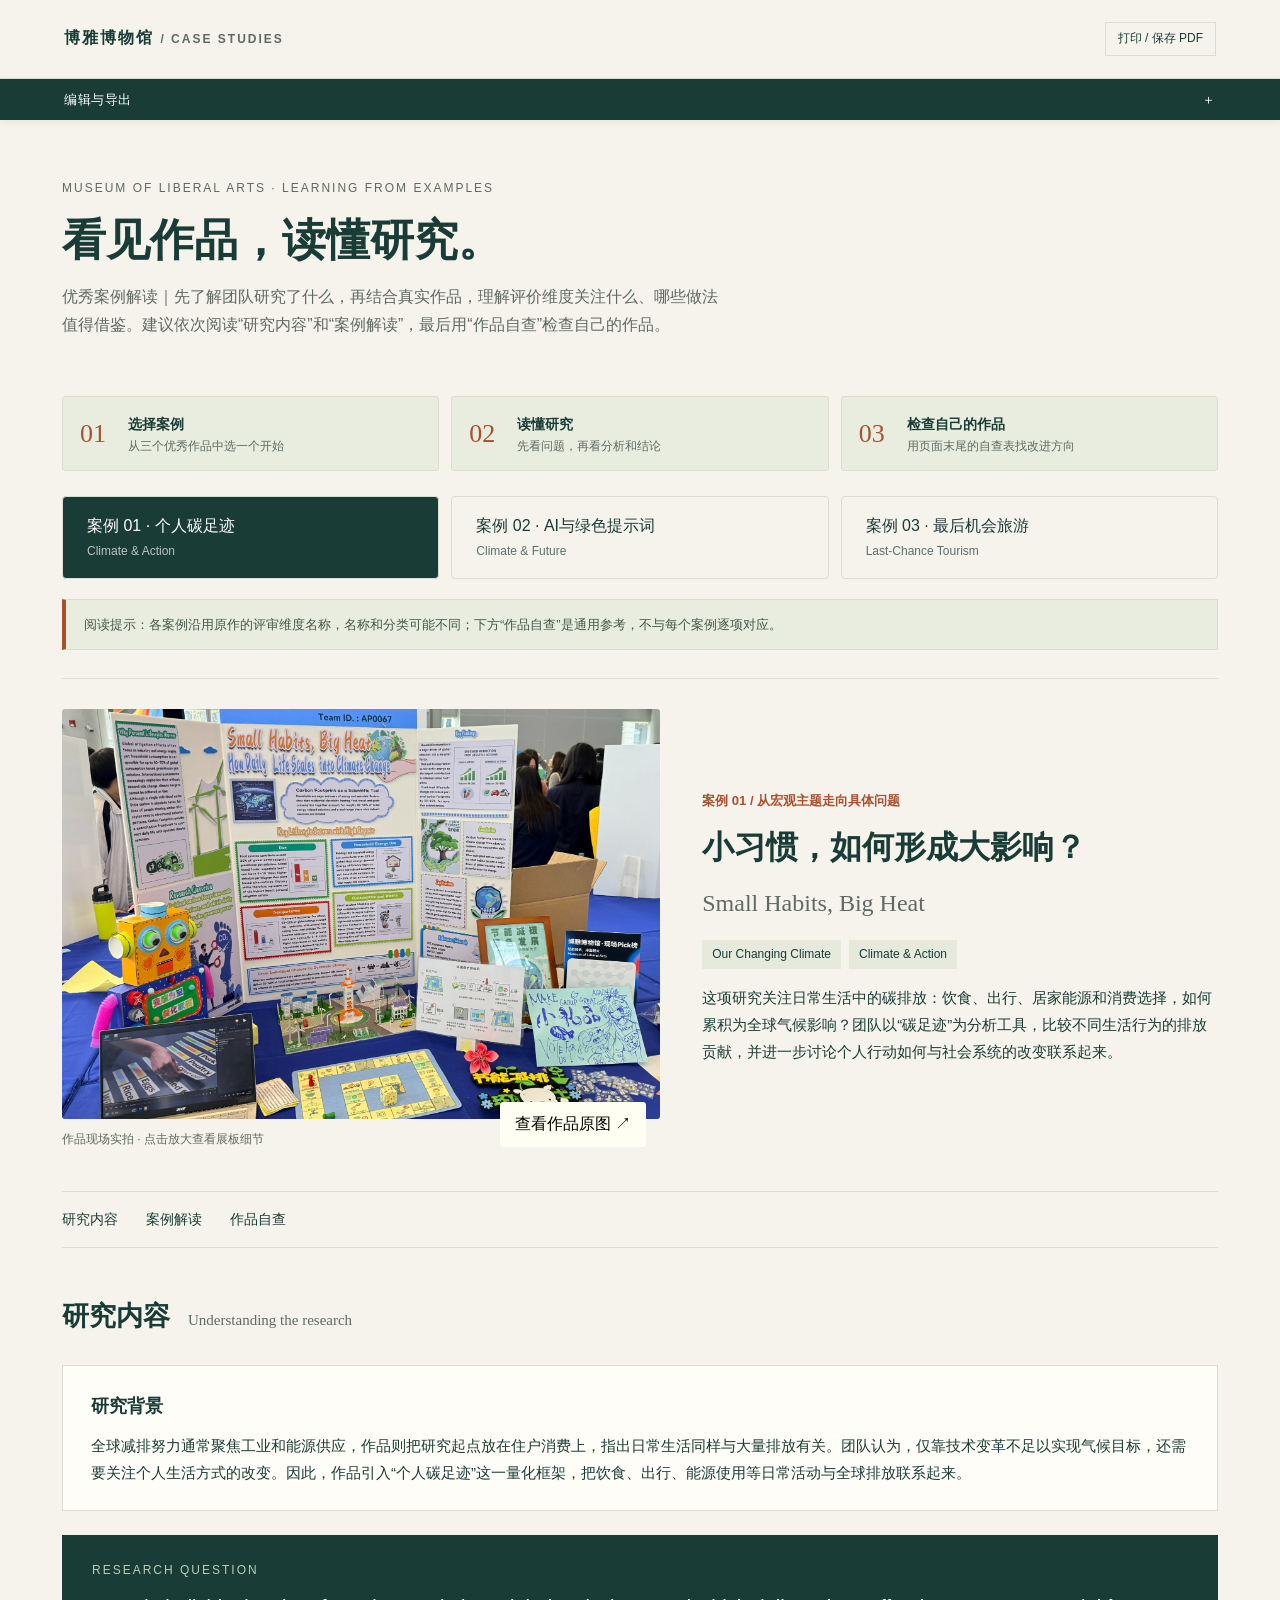
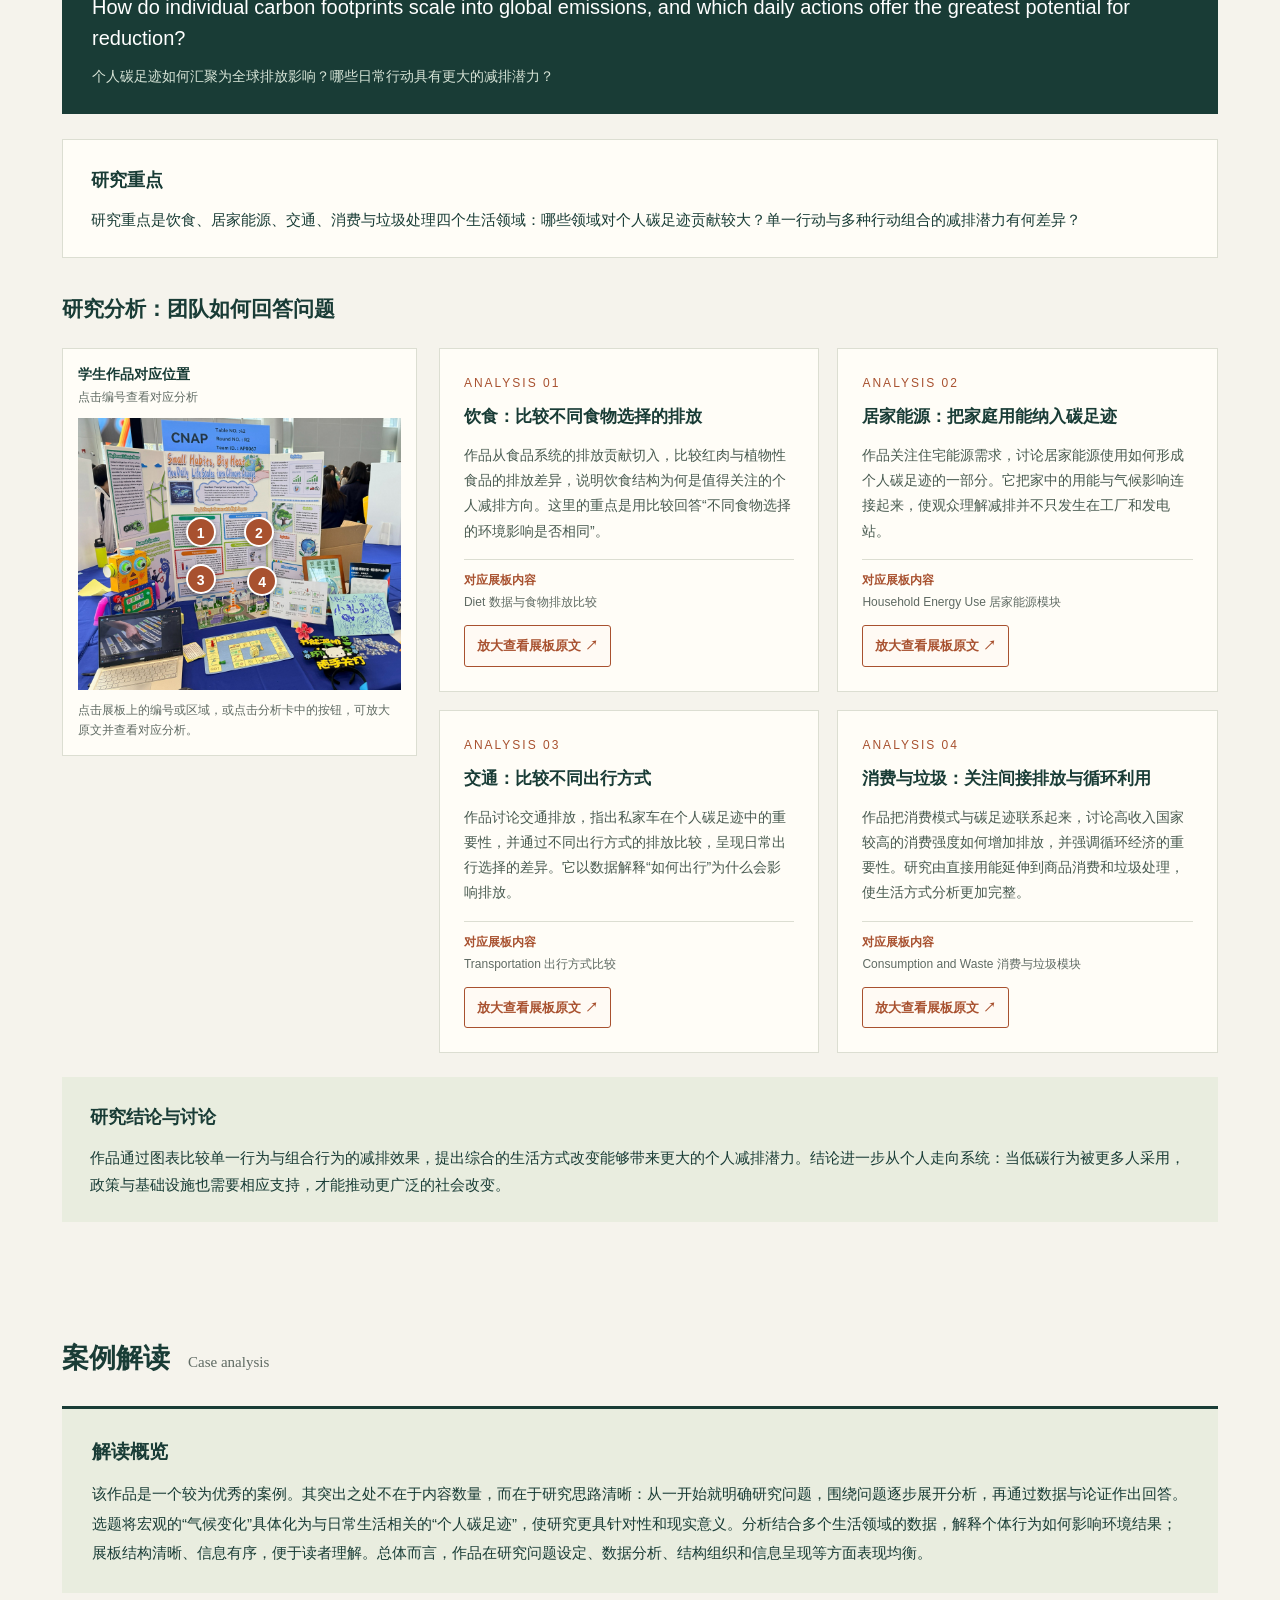
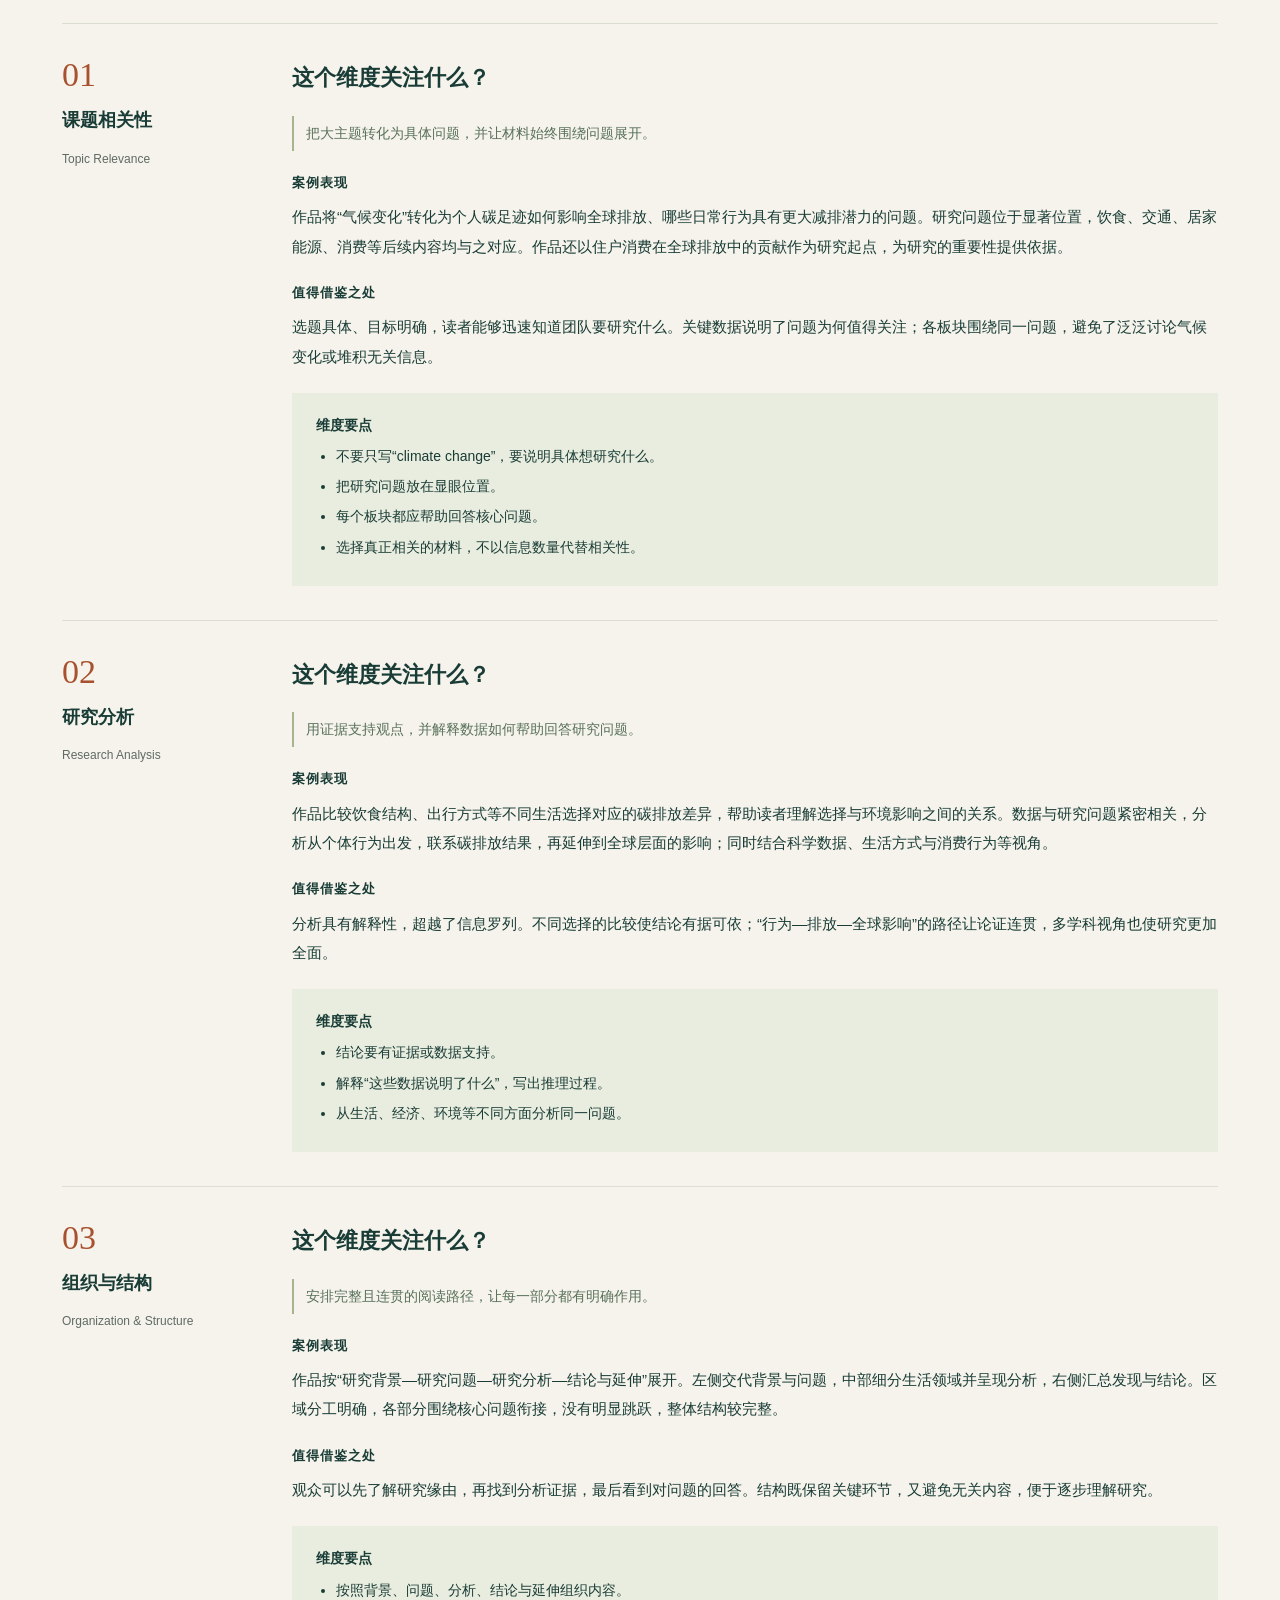
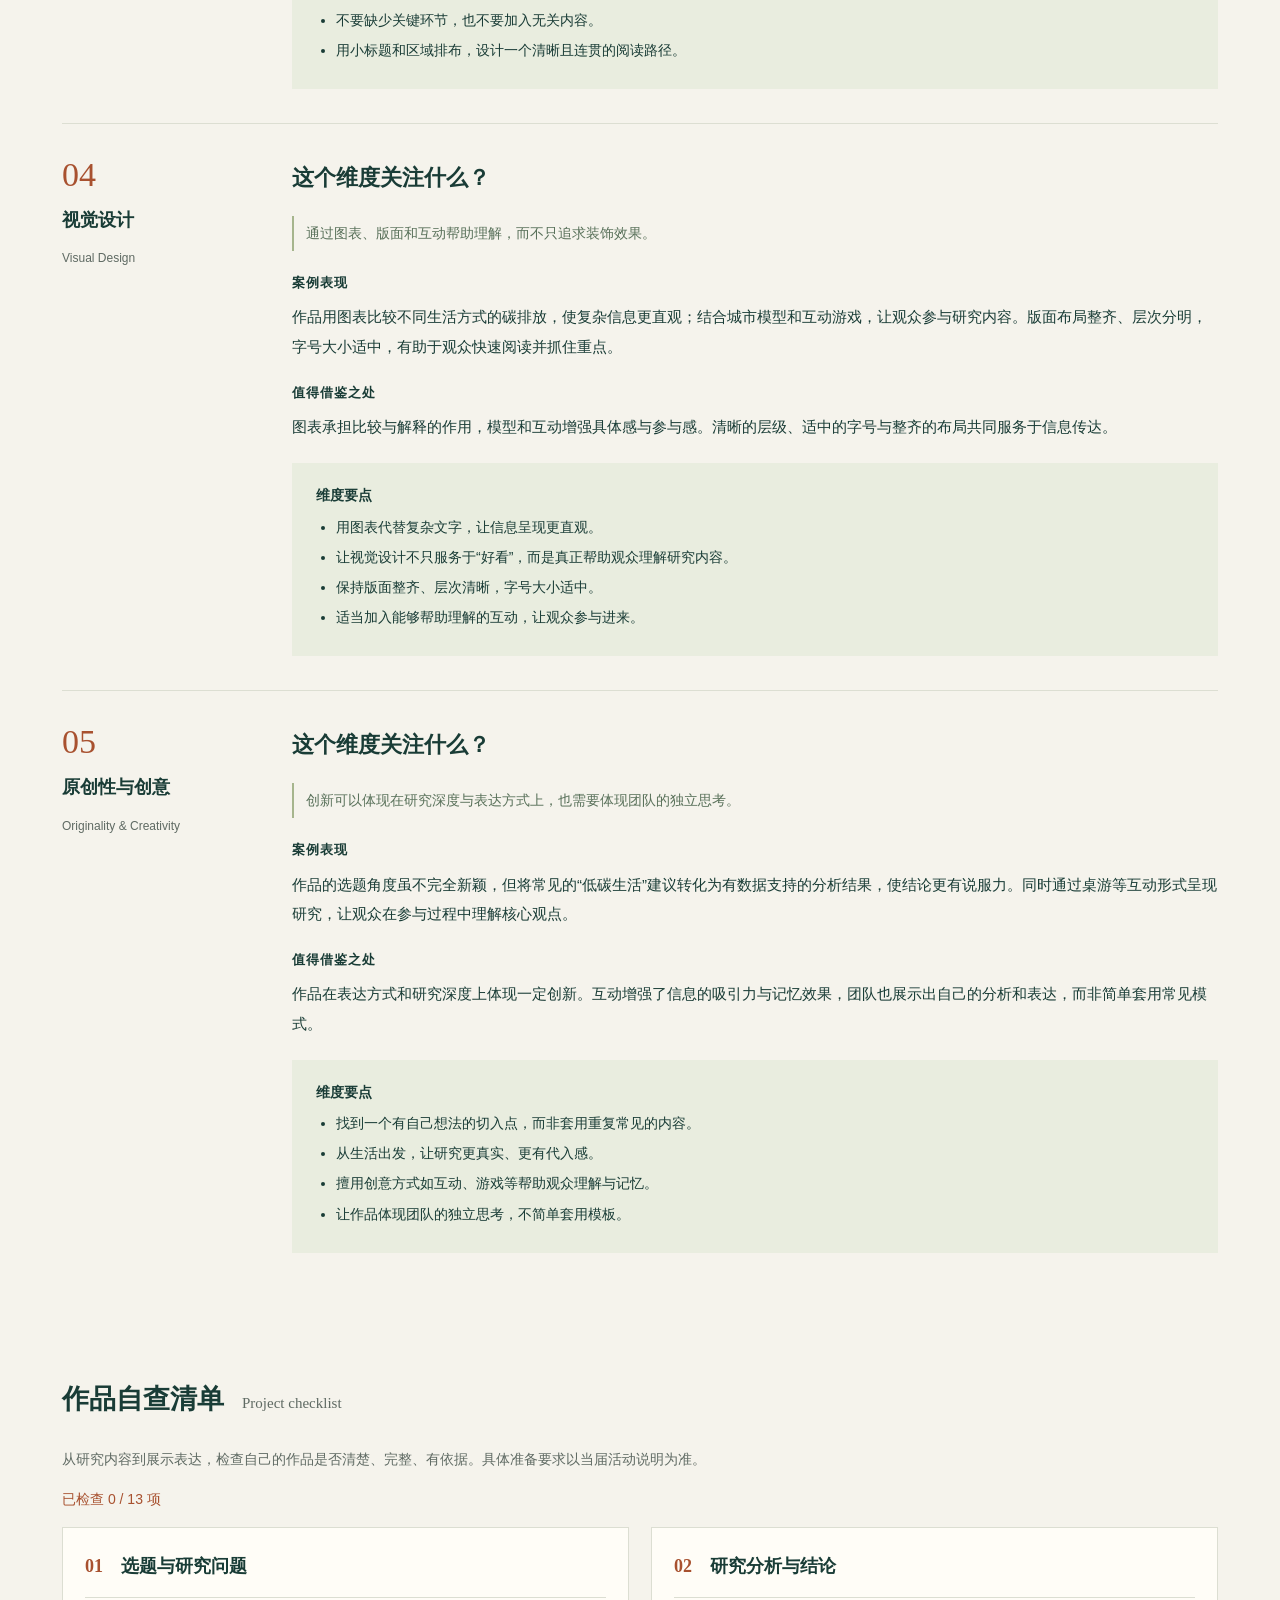
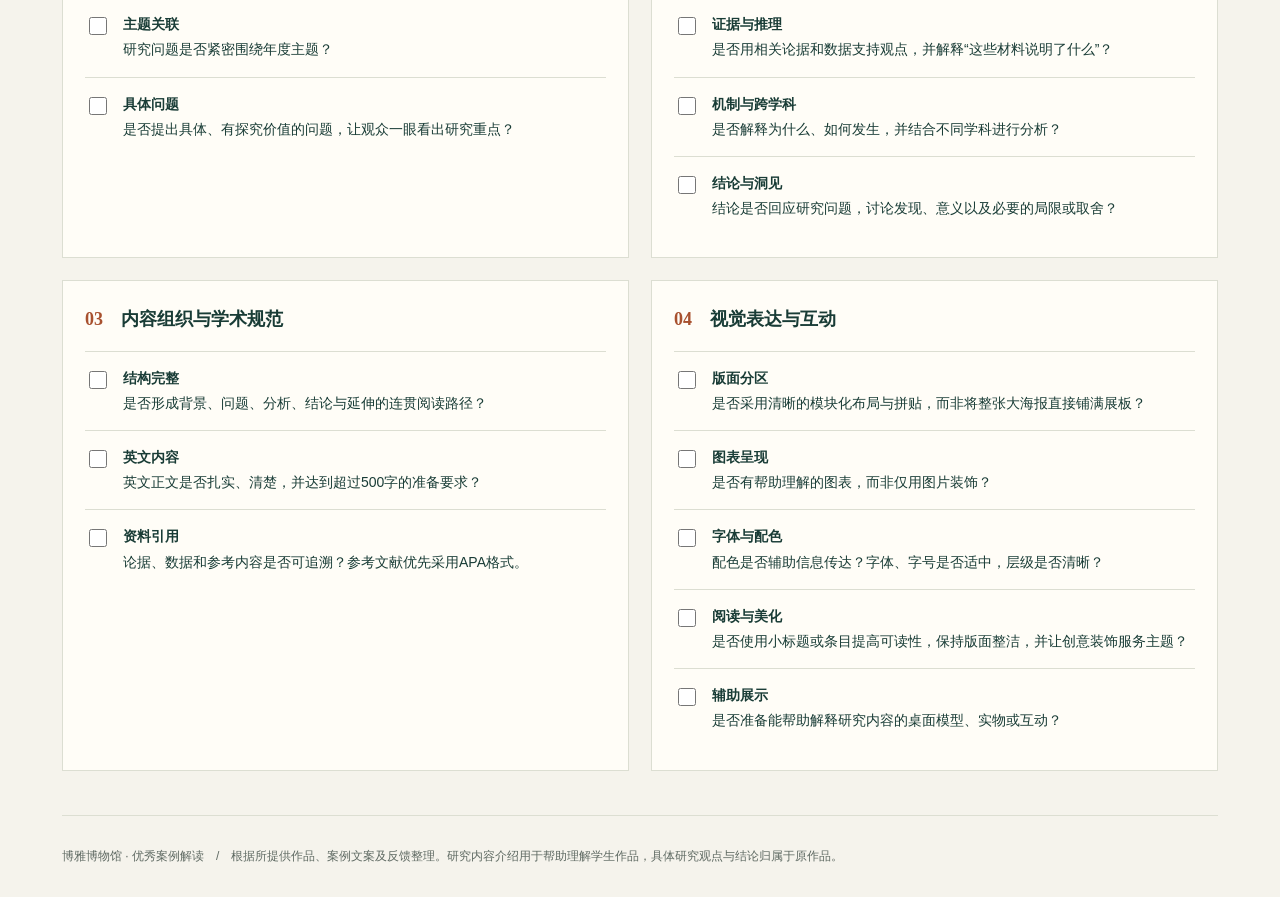
==== commit 4f372a4e: "feat: SEO 元数据、键盘可达与对比度达标（第一层优化） 可访问性 - --muted #68746d→#5f6a63、--accent #be603b→#a8512f：   38 处文本对比度" ====
--- a/src/index.html
+++ b/src/index.html
@@ -1,7 +1,7 @@
 <!doctype html>
-<html lang="zh-CN" class="transparentSkybridgeBackground desktopSkybridge light" data-theme="light" style="color-scheme: light; --safe-area-inset-top: 0px; --safe-area-inset-bottom: 0px; --safe-area-inset-left: 0px; --safe-area-inset-right: 0px;"><head><link rel="icon" href="/favicon.svg" type="image/svg+xml">
-<link rel="alternate icon" href="/favicon.ico" sizes="32x32">
-<link rel="stylesheet" href="css/main.css"><meta charset="utf-8"><meta name="viewport" content="width=device-width,initial-scale=1"><title>博雅博物馆 · 优秀案例解读</title></head><body class=""><div class="top"><div class="brand">博雅博物馆 <span class="small"> / CASE STUDIES</span></div><div class="tools"><button onclick="window.print()">打印 / 保存 PDF</button></div></div><details class="editor-drawer" id="editorDrawer"><summary>编辑与导出</summary><div class="editorbar" aria-label="编辑工具栏"><button id="editToggle" class="primary" onclick="toggleEdit()" aria-pressed="false">编辑文字</button><button onclick="exportHTML()">导出新版 HTML</button><button onclick="openReset()">恢复原文</button><span class="status" id="editStatus" role="status">阅读模式 · 已载入修改</span></div><div class="editorhelp">点击带虚线的文字即可修改，修改会自动保存。可切换案例继续编辑；完成后点击“导出新版 HTML”保存完整文件。照片和布局保持不变。</div></details><main class="wrap"><header><div class="eyebrow" data-edit-key="header:0">MUSEUM OF LIBERAL ARTS · LEARNING FROM EXAMPLES</div><h1 data-edit-key="header:1">看见作品，读懂研究。</h1><p data-edit-key="header:2">优秀案例解读｜先了解团队研究了什么，再结合真实作品，理解评价维度关注什么、哪些做法值得借鉴。建议依次阅读“研究内容”和“案例解读”，最后用“作品自查”检查自己的作品。</p></header><div class="guide-steps" aria-label="页面使用步骤"><div class="guide-step"><b>01</b><strong>选择案例</strong><span>从三个优秀作品中选一个开始</span></div><div class="guide-step"><b>02</b><strong>读懂研究</strong><span>先看问题，再看分析和结论</span></div><div class="guide-step"><b>03</b><strong>检查自己的作品</strong><span>用页面末尾的自查表找改进方向</span></div></div><div class="tabs" role="tablist" aria-label="选择案例"><button role="tab" id="tab0" onclick="render(0)" class="" aria-selected="false">案例 01 · 个人碳足迹<span>Climate &amp; Action</span></button><button role="tab" id="tab1" onclick="render(1)" aria-selected="false" class="">案例 02 · AI与绿色提示词<span>Climate &amp; Future</span></button><button role="tab" id="tab2" onclick="render(2)" aria-selected="true" class="active">案例 03 · 最后机会旅游<span>Last-Chance Tourism</span></button></div><div class="rubric-note">阅读提示：各案例沿用原作的评审维度名称，名称和分类可能不同；下方“作品自查”是通用参考，不与每个案例逐项对应。</div><div id="content"><article><div class="hero"><div class="photo"><img src="img/case-03.jpg" alt="Last-Chance Tourism现场作品"><button onclick="zoom()">查看作品原图 ↗</button><div class="caption" data-edit-key="case2:0">作品现场实拍 · 点击放大查看展板细节</div></div><div><div class="tag" data-edit-key="case2:1">案例 03 / 用反馈回路解释生态悖论</div><h2 data-edit-key="case2:2">最后一次看见，是否让消失更快？</h2><p class="en" data-edit-key="case2:3">Last-Chance Tourism</p><div class="meta"><span data-edit-key="case2:4">Our Changing Climate</span><span data-edit-key="case2:5">Climate &amp; Action</span></div><p class="intro" data-edit-key="case2:6">这项研究关注“最后机会旅游”：当珊瑚礁、冰川等自然景观受到退化威胁时，人们可能更想在其消失前前往参观。团队以大堡礁和冰川为案例，结合反馈模型与问卷材料，探讨游客需求和环境退化如何相互影响，并讨论旅游管理中的保护与发展平衡。</p></div></div><nav class="nav"><a href="#research">研究内容</a><a href="#reading">案例解读</a><a href="#checklist">作品自查</a></nav><section id="research"><div class="sectionhead"><b data-edit-key="case2:7">研究内容</b><span data-edit-key="case2:8">Understanding the research</span></div><div class="researchlead"><h3 data-edit-key="case2:9">研究背景</h3><p data-edit-key="case2:10">作品从气候变化对标志性自然景观的威胁切入，关注冰川消融、大堡礁珊瑚退化等现象。“最后机会旅游”指人们前往可能消失的环境旅行。团队注意到，景观受损未必只会降低吸引力，也可能激发“趁现在去看看”的需求；这为研究游客行为与环境退化的相互作用提供了起点。</p></div><div class="rq"><div class="eyebrow" style="color:#b9ceb7" data-edit-key="case2:11">RESEARCH QUESTION · 据展板转录</div><p data-edit-key="case2:12">How does last-chance tourism produce a self-reinforcing ecological paradox, where environmental degradation draws tourists and tourist activity accelerates degradation?</p><div class="cn" data-edit-key="case2:13">“最后机会旅游”如何形成自我强化的生态悖论：环境退化吸引游客，而旅游活动又加速环境退化？</div></div><div class="researchlead"><h3 data-edit-key="case2:14">研究重点</h3><p data-edit-key="case2:15">团队尝试解释一条自我强化的关系：环境濒危引发关注和稀缺感，增加游客的到访意愿；更多游客活动又可能增加环境压力，加速景观退化。展板注明，研究从此前阶段的单一案例拓展到跨案例、跨学科分析。</p></div><h3 class="subhead" data-edit-key="case2:16">研究分析：团队如何回答问题</h3><div class="grid analysisgrid"><div class="card"><div class="small" style="color:var(--accent);margin-bottom:8px" data-edit-key="case2:17">ANALYSIS 01</div><h3 data-edit-key="case2:18">提出假设：稀缺性与FOMO如何影响选择</h3><p data-edit-key="case2:19">团队以稀缺性和FOMO（害怕错过）作为行为解释，提出濒危景观可能因为“即将消失”而更具吸引力。这个假设把环境变化与游客心理连接起来，为后续分析确定方向。</p></div><div class="card"><div class="small" style="color:var(--accent);margin-bottom:8px" data-edit-key="case2:20">ANALYSIS 02</div><h3 data-edit-key="case2:21">建立模型：呈现相互强化的反馈回路</h3><p data-edit-key="case2:22">展板用回路图连接生态濒危、媒体关注、游客FOMO、游客增加和环境压力，展示团队所主张的逻辑闭环。模型帮助观众理解研究的整体关系；每个环节为何成立、如何作用，仍是需要进一步深入解释的重点。</p></div><div class="card"><div class="small" style="color:var(--accent);margin-bottom:8px" data-edit-key="case2:23">ANALYSIS 03</div><h3 data-edit-key="case2:24">结合案例：观察不同景观中的同一问题</h3><p data-edit-key="case2:25">作品使用大堡礁和消融冰川两个案例，讨论景观退化与旅游吸引力的关系。案例把模型中的抽象概念放入具体场景，也体现研究从单一案例向跨案例分析的拓展。</p></div><div class="card"><div class="small" style="color:var(--accent);margin-bottom:8px" data-edit-key="case2:26">ANALYSIS 04</div><h3 data-edit-key="case2:27">呈现调研：补充游客态度与政策支持</h3><p data-edit-key="case2:28">团队通过问卷图表呈现受访者对濒危景观的到访意愿、知晓环境影响后的选择以及对管理政策的支持。调研为游客心理和政策讨论补充材料，与模型和案例共同回应研究问题。</p></div></div><div class="researchlead result"><h3 data-edit-key="case2:29">研究结论与讨论</h3><p data-edit-key="case2:30">团队形成了Findings、Solutions、Limitations的完整思路：完全禁止或完全开放旅游都难以简单解决问题，因为生态保护与当地经济收入之间存在取舍。作品以“Balance Matters”强调平衡，并提出生态旅游税、动态游客上限等思路；同时承认理论模型尚未充分纳入现实中的社会、政治变量。后续可进一步说明不同利益相关者如何共同推动更合理的平衡。</p></div></section><section id="reading"><div class="sectionhead"><b data-edit-key="case2:31">案例解读</b><span data-edit-key="case2:32">Case analysis</span></div><div class="overview"><h3 data-edit-key="case2:33">解读概览</h3><p data-edit-key="case2:34">整体来看，团队聚焦last-chance tourism，提出了具体且具有探究价值的研究问题：濒危环境吸引游客，而游客活动又可能进一步加速环境退化，这一机制如何形成？切入角度新颖。展板分区明确、标题清晰，研究背景、假设、分析、发现及反思与局限等板块层次清晰、内容明确；团队还使用数据图、案例和调研材料，从不同角度呈现研究。整体作品结构完整并体现团队思考，后续可以重点深化Research Analysis和Conclusion &amp; Insight，让机制解释和研究洞见更充分地展示出来。</p></div><div class="dim"><aside><div class="num">01</div><div><h3 data-edit-key="case2:35">研究问题</h3><div class="small" style="letter-spacing:0" data-edit-key="case2:36">Research Question</div></div></aside><div><h4 data-edit-key="case2:37">这个维度关注什么？</h4><div class="point" data-edit-key="case2:38">从具体现象提出值得解释的关系，明确研究要回答什么。</div><div class="detail"><div class="label" data-edit-key="case2:39">案例表现</div><p data-edit-key="case2:40">团队聚焦last-chance tourism，研究濒危环境吸引游客、游客活动又进一步加速环境退化的机制。问题对象明确，指向两者之间自我强化的关系，后续模型、案例与调研均围绕这一问题展开。</p></div><div class="detail"><div class="label" data-edit-key="case2:41">值得借鉴之处</div><p data-edit-key="case2:42">切入角度新颖，问题具体且具有探究价值。它没有停留在“旅游影响环境”的宽泛话题，而是追问一个值得解释的生态悖论，逻辑清晰且聚焦。</p></div><div class="learn"><strong>维度要点</strong><ul><li data-edit-key="case2:43">从具体观察中发现值得探究的问题。</li><li data-edit-key="case2:44">把关注点推进到现象背后的关系与机制。</li><li data-edit-key="case2:45">让模型、案例与调研共同回应研究问题。</li></ul></div></div></div><div class="dim"><aside><div class="num">02</div><div><h3 data-edit-key="case2:46">研究分析</h3><div class="small" style="letter-spacing:0" data-edit-key="case2:47">Research Analysis</div></div></aside><div><h4 data-edit-key="case2:48">这个维度关注什么？</h4><div class="point" data-edit-key="case2:49">不仅展示逻辑关系，还要解释各环节为什么成立、如何发生。</div><div class="detail"><div class="label" data-edit-key="case2:50">案例表现</div><p data-edit-key="case2:51">团队使用数据图、案例、调研等材料，从不同角度分析研究问题；模型直观地呈现“濒危环境—游客需求—环境压力”的逻辑闭环，并以大堡礁、冰川等案例使问题具体化。</p></div><div class="detail"><div class="label" data-edit-key="case2:52">值得借鉴之处</div><p data-edit-key="case2:53">研究已经形成明确的机制分析意识，并结合多类材料展开。模型使观众能够把握整体逻辑，也为后续深入分析提供了框架。</p></div><div class="detail improve"><div class="label" data-edit-key="case2:54">问题与提升建议</div><p data-edit-key="case2:55">这部分还可以更侧重于展示出来背后根因与作用过程的挖掘，如：为什么濒危环境会引发媒体大肆关注？媒体渲染如何推动游客的FOMO心理？哪类游客更容易受影响？游客增加后，生态压力具体来自碳排放、人为破坏、设施建设，还是其他因素？把这些问题与后续案例结合，能够让分析从逻辑关系的展示，进一步成为对现象的机制解释。</p></div><div class="learn"><strong>维度要点</strong><ul><li data-edit-key="case2:56">追问每个环节的why与how。</li><li data-edit-key="case2:57">把机制解释放回具体案例中展开。</li><li data-edit-key="case2:58">让案例说明关系如何发生，而不只是证明现象存在。</li></ul></div></div></div><div class="dim"><aside><div class="num">03</div><div><h3 data-edit-key="case2:59">内容组织</h3><div class="small" style="letter-spacing:0" data-edit-key="case2:60">Content Organization</div></div></aside><div><h4 data-edit-key="case2:61">这个维度关注什么？</h4><div class="point" data-edit-key="case2:62">用明确分区与标题，让观众快速理解研究的基本思路。</div><div class="detail"><div class="label" data-edit-key="case2:63">案例表现</div><p data-edit-key="case2:64">展板设置Background、Hypothesis、Analysis、Findings、Reflections and Limitations等板块。背景与研究设定、核心分析、研究发现和反思具有较清楚的分工，标题明确，整体信息层次较好。</p></div><div class="detail"><div class="label" data-edit-key="case2:65">值得借鉴之处</div><p data-edit-key="case2:66">观众能够较快看出研究从何出发、如何分析、形成什么发现，以及有哪些局限。有效的信息组织支持研究成果的展示与现场表达，因此该维度取得较好评价。</p></div><div class="learn"><strong>维度要点</strong><ul><li data-edit-key="case2:67">让每个板块承担明确作用。</li><li data-edit-key="case2:68">用清晰标题形成研究过程的阅读线索。</li><li data-edit-key="case2:69">既呈现发现，也保留反思与局限。</li></ul></div></div></div><div class="dim"><aside><div class="num">04</div><div><h3 data-edit-key="case2:70">视觉设计与表达</h3><div class="small" style="letter-spacing:0" data-edit-key="case2:71">Visual Design &amp; Expression</div></div></aside><div><h4 data-edit-key="case2:72">这个维度关注什么？</h4><div class="point" data-edit-key="case2:73">让图表、文字和分区协同传达内容。</div><div class="detail"><div class="label" data-edit-key="case2:74">案例表现</div><p data-edit-key="case2:75">作品通过清楚的板块、标题和信息层级呈现研究，同时使用数据图、反馈模型、案例与调研材料辅助说明。整体视觉呈现较为清晰，能够支持观众理解研究内容。</p></div><div class="detail"><div class="label" data-edit-key="case2:76">值得借鉴之处</div><p data-edit-key="case2:77">视觉设计和信息组织总体有效，能够辅助研究成果展示和现场表达，因此Visual Design &amp; Expression取得较好评价。导图也为复杂关系提供了直观入口。</p></div><div class="learn"><strong>维度要点</strong><ul><li data-edit-key="case2:78">让图表和模型对应正在解释的内容。</li><li data-edit-key="case2:79">保持版块清楚、标题鲜明、层级稳定。</li><li data-edit-key="case2:80">字号大小适中，帮助观众快速阅读展板。</li></ul></div></div></div><div class="dim"><aside><div class="num">05</div><div><h3 data-edit-key="case2:81">结论与洞见</h3><div class="small" style="letter-spacing:0" data-edit-key="case2:82">Conclusion &amp; Insight</div></div></aside><div><h4 data-edit-key="case2:83">这个维度关注什么？</h4><div class="point" data-edit-key="case2:84">在总结发现之外，解释取舍、各方作用与方案依据。</div><div class="detail"><div class="label" data-edit-key="case2:85">案例表现</div><p data-edit-key="case2:86">团队已形成较完整的Findings、Solutions、Limitations思路，并提出trade-off，意识到生态保护与当地经济收入之间存在矛盾。作品用“Balance Matters”强调平衡，说明团队理解问题由多种因素造成，不能由单一方案简单解决。</p></div><div class="detail"><div class="label" data-edit-key="case2:87">值得借鉴之处</div><p data-edit-key="case2:88">能够识别取舍并承认局限，是有价值的思考方向。结论不只是重复问题，还尝试提出解决思路，展现了团队自身的判断。</p></div><div class="detail improve"><div class="label" data-edit-key="case2:89">问题与提升建议</div><p data-edit-key="case2:90">可以进一步讨论政府、媒体、环保组织和游客各自能够发挥什么作用，以及如何共同实现经济收益、生态保护和游客需求之间更合理的平衡。这样能够更有力地支撑“Balance Matters”与解决方案，使已有内容中的Insight充分呈现出来。</p></div><div class="learn"><strong>维度要点</strong><ul><li data-edit-key="case2:91">从不同利益相关者的角度分析问题。</li><li data-edit-key="case2:92">解释经济收益、生态保护与游客需求如何平衡。</li><li data-edit-key="case2:93">让“Balance Matters”和解决方案得到具体论证。</li></ul></div></div></div></section></article></div><section id="checklist"><div class="sectionhead"><b data-edit-key="checklist:0">作品自查清单</b><span data-edit-key="checklist:1">Project checklist</span></div><p style="color:var(--muted);font-size:14px" data-edit-key="checklist:2">从研究内容到展示表达，检查自己的作品是否清楚、完整、有依据。具体准备要求以当届活动说明为准。</p><div class="progress" id="progress">已检查 0 / 13 项</div><div class="groupgrid" id="checks"><div class="checkgroup"><h3 data-edit-key="checklist:3"><span style="color:var(--accent);font-family:Georgia">01</span>　选题与研究问题</h3><label class="check"><input type="checkbox" onchange="update()"><span><strong data-edit-key="checklist:4">主题关联</strong><span class="checktext" data-edit-key="checklist:5">研究问题是否紧密围绕年度主题？</span></span></label><label class="check"><input type="checkbox" onchange="update()"><span><strong data-edit-key="checklist:6">具体问题</strong><span class="checktext" data-edit-key="checklist:7">是否提出具体、有探究价值的问题，让观众一眼看出研究重点？</span></span></label></div><div class="checkgroup"><h3 data-edit-key="checklist:8"><span style="color:var(--accent);font-family:Georgia">02</span>　研究分析与结论</h3><label class="check"><input type="checkbox" onchange="update()"><span><strong data-edit-key="checklist:9">证据与推理</strong><span class="checktext" data-edit-key="checklist:10">是否用相关论据和数据支持观点，并解释“这些材料说明了什么”？</span></span></label><label class="check"><input type="checkbox" onchange="update()"><span><strong data-edit-key="checklist:11">机制与跨学科</strong><span class="checktext" data-edit-key="checklist:12">是否解释为什么、如何发生，并结合不同学科进行分析？</span></span></label><label class="check"><input type="checkbox" onchange="update()"><span><strong data-edit-key="checklist:13">结论与洞见</strong><span class="checktext" data-edit-key="checklist:14">结论是否回应研究问题，讨论发现、意义以及必要的局限或取舍？</span></span></label></div><div class="checkgroup"><h3 data-edit-key="checklist:15"><span style="color:var(--accent);font-family:Georgia">03</span>　内容组织与学术规范</h3><label class="check"><input type="checkbox" onchange="update()"><span><strong data-edit-key="checklist:16">结构完整</strong><span class="checktext" data-edit-key="checklist:17">是否形成背景、问题、分析、结论与延伸的连贯阅读路径？</span></span></label><label class="check"><input type="checkbox" onchange="update()"><span><strong data-edit-key="checklist:18">英文内容</strong><span class="checktext" data-edit-key="checklist:19">英文正文是否扎实、清楚，并达到超过500字的准备要求？</span></span></label><label class="check"><input type="checkbox" onchange="update()"><span><strong data-edit-key="checklist:20">资料引用</strong><span class="checktext" data-edit-key="checklist:21">论据、数据和参考内容是否可追溯？参考文献优先采用APA格式。</span></span></label></div><div class="checkgroup"><h3 data-edit-key="checklist:22"><span style="color:var(--accent);font-family:Georgia">04</span>　视觉表达与互动</h3><label class="check"><input type="checkbox" onchange="update()"><span><strong data-edit-key="checklist:23">版面分区</strong><span class="checktext" data-edit-key="checklist:24">是否采用清晰的模块化布局与拼贴，而非将整张大海报直接铺满展板？</span></span></label><label class="check"><input type="checkbox" onchange="update()"><span><strong data-edit-key="checklist:25">图表呈现</strong><span class="checktext" data-edit-key="checklist:26">是否有帮助理解的图表，而非仅用图片装饰？</span></span></label><label class="check"><input type="checkbox" onchange="update()"><span><strong data-edit-key="checklist:27">字体与配色</strong><span class="checktext" data-edit-key="checklist:28">配色是否辅助信息传达？字体、字号是否适中，层级是否清晰？</span></span></label><label class="check"><input type="checkbox" onchange="update()"><span><strong data-edit-key="checklist:29">阅读与美化</strong><span class="checktext" data-edit-key="checklist:30">是否使用小标题或条目提高可读性，保持版面整洁，并让创意装饰服务主题？</span></span></label><label class="check"><input type="checkbox" onchange="update()"><span><strong data-edit-key="checklist:31">辅助展示</strong><span class="checktext" data-edit-key="checklist:32">是否准备能帮助解释研究内容的桌面模型、实物或互动？</span></span></label></div></div></section><footer class="foot editable-footer" data-edit-key="footer:0">博雅博物馆 · 优秀案例解读　/　根据所提供作品、案例文案及反馈整理。研究内容介绍用于帮助理解学生作品，具体研究观点与结论归属于原作品。</footer></main><dialog id="viewer"><button onclick="document.getElementById('viewer').close()">关闭 ×</button><img id="full" alt="作品原图放大"></dialog><dialog id="analysisZoomDialog" class="analysis-zoom-dialog" aria-labelledby="zoomAnalysisTitle"><button class="zoom-close" onclick="document.getElementById('analysisZoomDialog').close()">关闭 ×</button><div class="zoom-layout"><div class="zoom-image-wrap"><img id="zoomPosterCrop" alt="学生作品对应局部放大"></div><div class="zoom-analysis"><div class="eyebrow">POSTER DETAIL</div><h3 id="zoomAnalysisTitle"></h3><div class="zoom-target-label">展板对应内容</div><div id="zoomTarget"></div><div class="zoom-analysis-label">对应分析</div><div id="zoomAnalysisText"></div></div></div></dialog><script id="editorData" type="application/json">{"storageId":"museum-editor-1793601910953-6b5e97","edits":{"case0:34":"该作品是一个较为优秀的案例。其突出之处不在于内容数量，而在于研究思路清晰：从一开始就明确研究问题，围绕问题逐步展开分析，再通过数据与论证作出回答。选题将宏观的“气候变化”具体化为与日常生活相关的“个人碳足迹”，使研究更具针对性和现实意义。分析结合多个生活领域的数据，解释个体行为如何影响环境结果；展板结构清晰、信息有序，便于读者理解。总体而言，作品在研究问题设定、数据分析、结构组织和信息呈现等方面表现均衡。","case0:68":"用小标题和区域排布，设计一个清晰且连贯的阅读路径。","case0:77":"用图表代替复杂文字，让信息呈现更直观。","case0:78":"让视觉设计不只服务于“好看”，而是真正帮助观众理解研究内容。","case0:80":"适当加入能够帮助理解的互动，让观众参与进来。","case0:89":"找到一个有自己想法的切入点，而非套用重复常见的内容。","case0:90":"从生活出发，让研究更真实、更有代入感。","case0:91":"擅用创意方式如互动、游戏等帮助观众理解与记忆。","case0:92":"让作品体现团队的独立思考，不简单套用模板。","case1:13":"展板原意译：个人用户与 AI 对话中的闲聊或礼貌表达，会怎样在大规模使用下影响环境？","case1:34":"该作品整体水平较高，在选题、分析与表达方面均有突出表现。它从一个比较新颖的角度切入，将人工智能时代的语言使用习惯与气候变化问题联系起来，体现出较强的思考能力。研究使用数据支持论证，并以“绿色提示词”进一步思考未来数字生活方式。展板结构清晰、信息有层次，视觉风格与主题一致。总体而言，作品在多个维度表现均可圈可点，在研究问题的精确性、视觉设计与内容的关联以及互动设计等方面仍有提升空间。","case1:40":"作品围绕“Our Changing Climate”，将研究延伸到数字技术与能源消耗，把全球气候问题与日常AI对话行为联系起来。所选材料与方向相关，研究目标总体明确。","case1:44":"原问题“How do small talk among individual users scale impact the environment?”在语言表述和研究范围上略显不够精确。“users”没有明确指向 AI 用户，“small talk”也难以准确对应人与 AI 之间的具体语言行为。可改为：How does polite language in AI conversations affect token use and estimated energy consumption at scale?（大规模使用时，AI 对话中的礼貌表达会怎样影响词元使用量和估算能耗？）这能让研究对象和关注指标更清楚。","case2:34":"整体来看，团队聚焦last-chance tourism，提出了具体且具有探究价值的研究问题：濒危环境吸引游客，而游客活动又可能进一步加速环境退化，这一机制如何形成？切入角度新颖。展板分区明确、标题清晰，研究背景、假设、分析、发现及反思与局限等板块层次清晰、内容明确；团队还使用数据图、案例和调研材料，从不同角度呈现研究。整体作品结构完整并体现团队思考，后续可以重点深化Research Analysis和Conclusion & Insight，让机制解释和研究洞见更充分地展示出来。","case2:5":"Climate & Action","case2:42":"切入角度新颖，问题具体且具有探究价值。它没有停留在“旅游影响环境”的宽泛话题，而是追问一个值得解释的生态悖论，逻辑清晰且聚焦。","case2:55":"这部分还可以更侧重于展示出来背后根因与作用过程的挖掘，如：为什么濒危环境会引发媒体大肆关注？媒体渲染如何推动游客的FOMO心理？哪类游客更容易受影响？游客增加后，生态压力具体来自碳排放、人为破坏、设施建设，还是其他因素？把这些问题与后续案例结合，能够让分析从逻辑关系的展示，进一步成为对现象的机制解释。","case2:77":"视觉设计和信息组织总体有效，能够辅助研究成果展示和现场表达，因此Visual Design & Expression取得较好评价。导图也为复杂关系提供了直观入口。","header:2":"优秀案例解读｜先了解团队研究了什么，再结合真实作品，理解评价维度关注什么、哪些做法值得借鉴。建议依次阅读“研究内容”和“案例解读”，最后用“作品自查”检查自己的作品。"},"originals":{"case0:0":"作品现场实拍 · 点击放大查看展板细节","case0:1":"案例 01 / 从宏观主题走向具体问题","case0:2":"小习惯，如何形成大影响？","case0:3":"Small Habits, Big Heat","case0:4":"Our Changing Climate","case0:5":"Climate & Action","case0:6":"这项研究关注日常生活中的碳排放：饮食、出行、居家能源和消费选择，如何累积为全球气候影响？团队以“碳足迹”为分析工具，比较不同生活行为的排放贡献，并进一步讨论个人行动如何与社会系统的改变联系起来。","case0:7":"研究内容","case0:8":"Understanding the research","case0:9":"研究背景","case0:10":"全球减排努力通常聚焦工业和能源供应，作品则把研究起点放在住户消费上，指出日常生活同样与大量排放有关。团队认为，仅靠技术变革不足以实现气候目标，还需要关注个人生活方式的改变。因此，作品引入“个人碳足迹”这一量化框架，把饮食、出行、能源使用等日常活动与全球排放联系起来。","case0:11":"RESEARCH QUESTION","case0:12":"How do individual carbon footprints scale into global emissions, and which daily actions offer the greatest potential for reduction?","case0:13":"个人碳足迹如何汇聚为全球排放影响？哪些日常行动具有更大的减排潜力？","case0:14":"研究重点","case0:15":"研究重点是饮食、居家能源、交通、消费与垃圾处理四个生活领域：哪些领域对个人碳足迹贡献较大？单一行动与多种行动组合的减排潜力有何差异？","case0:16":"研究分析：团队如何回答问题","case0:17":"ANALYSIS 01","case0:18":"饮食：比较不同食物选择的排放","case0:19":"作品从食品系统的排放贡献切入，比较红肉与植物性食品的排放差异，说明饮食结构为何是值得关注的个人减排方向。这里的重点是用比较回答“不同食物选择的环境影响是否相同”。","case0:20":"ANALYSIS 02","case0:21":"居家能源：把家庭用能纳入碳足迹","case0:22":"作品关注住宅能源需求，讨论居家能源使用如何形成个人碳足迹的一部分。它把家中的用能与气候影响连接起来，使观众理解减排并不只发生在工厂和发电站。","case0:23":"ANALYSIS 03","case0:24":"交通：比较不同出行方式","case0:25":"作品讨论交通排放，指出私家车在个人碳足迹中的重要性，并通过不同出行方式的排放比较，呈现日常出行选择的差异。它以数据解释“如何出行”为什么会影响排放。","case0:26":"ANALYSIS 04","case0:27":"消费与垃圾：关注间接排放与循环利用","case0:28":"作品把消费模式与碳足迹联系起来，讨论高收入国家较高的消费强度如何增加排放，并强调循环经济的重要性。研究由直接用能延伸到商品消费和垃圾处理，使生活方式分析更加完整。","case0:29":"研究结论与讨论","case0:30":"作品通过图表比较单一行为与组合行为的减排效果，提出综合的生活方式改变能够带来更大的个人减排潜力。结论进一步从个人走向系统：当低碳行为被更多人采用，政策与基础设施也需要相应支持，才能推动更广泛的社会改变。","case0:31":"案例解读","case0:32":"Case analysis","case0:33":"解读概览","case0:34":"该作品是一个可以参考的标准案例。其突出之处不在于内容数量，而在于研究思路清晰：从一开始就明确研究问题，围绕问题逐步展开分析，再通过数据与论证作出回答。选题将宏观的“气候变化”具体化为与日常生活相关的“个人碳足迹”，使研究更具针对性和现实意义。分析结合多个生活领域的数据，解释个体行为如何影响环境结果；展板结构清晰、信息有序，便于读者理解。总体而言，作品在研究问题设定、数据分析、结构组织和信息呈现等方面表现均衡。","case0:35":"课题相关性","case0:36":"Topic Relevance","case0:37":"这个维度关注什么？","case0:38":"把大主题转化为具体问题，并让材料始终围绕问题展开。","case0:39":"案例表现","case0:40":"作品将“气候变化”转化为个人碳足迹如何影响全球排放、哪些日常行为具有更大减排潜力的问题。研究问题位于显著位置，饮食、交通、居家能源、消费等后续内容均与之对应。作品还以住户消费在全球排放中的贡献作为研究起点，为研究的重要性提供依据。","case0:41":"值得借鉴之处","case0:42":"选题具体、目标明确，读者能够迅速知道团队要研究什么。关键数据说明了问题为何值得关注；各板块围绕同一问题，避免了泛泛讨论气候变化或堆积无关信息。","case0:43":"不要只写“climate change”，要说明具体想研究什么。","case0:44":"把研究问题放在显眼位置。","case0:45":"每个板块都应帮助回答核心问题。","case0:46":"选择真正相关的材料，不以信息数量代替相关性。","case0:47":"研究分析","case0:48":"Research Analysis","case0:49":"这个维度关注什么？","case0:50":"用证据支持观点，并解释数据如何帮助回答研究问题。","case0:51":"案例表现","case0:52":"作品比较饮食结构、出行方式等不同生活选择对应的碳排放差异，帮助读者理解选择与环境影响之间的关系。数据与研究问题紧密相关，分析从个体行为出发，联系碳排放结果，再延伸到全球层面的影响；同时结合科学数据、生活方式与消费行为等视角。","case0:53":"值得借鉴之处","case0:54":"分析具有解释性，超越了信息罗列。不同选择的比较使结论有据可依；“行为—排放—全球影响”的路径让论证连贯，多学科视角也使研究更加全面。","case0:55":"结论要有证据或数据支持。","case0:56":"解释“这些数据说明了什么”，写出推理过程。","case0:57":"从生活、经济、环境等不同方面分析同一问题。","case0:58":"组织与结构","case0:59":"Organization & Structure","case0:60":"这个维度关注什么？","case0:61":"安排完整且连贯的阅读路径，让每一部分都有明确作用。","case0:62":"案例表现","case0:63":"作品按“研究背景—研究问题—研究分析—结论与延伸”展开。左侧交代背景与问题，中部细分生活领域并呈现分析，右侧汇总发现与结论。区域分工明确，各部分围绕核心问题衔接，没有明显跳跃，整体结构较完整。","case0:64":"值得借鉴之处","case0:65":"观众可以先了解研究缘由，再找到分析证据，最后看到对问题的回答。结构既保留关键环节，又避免无关内容，便于逐步理解研究。","case0:66":"按照背景、问题、分析、结论与延伸组织内容。","case0:67":"不要缺少关键环节，也不要加入无关内容。","case0:68":"用小标题和区域安排形成连续阅读路径。","case0:69":"视觉设计","case0:70":"Visual Design","case0:71":"这个维度关注什么？","case0:72":"通过图表、版面和互动帮助理解，而不只追求装饰效果。","case0:73":"案例表现","case0:74":"作品用图表比较不同生活方式的碳排放，使复杂信息更直观；结合城市模型和互动游戏，让观众参与研究内容。版面布局整齐、层次分明，字号大小适中，有助于观众快速阅读并抓住重点。","case0:75":"值得借鉴之处","case0:76":"图表承担比较与解释的作用，模型和互动增强具体感与参与感。清晰的层级、适中的字号与整齐的布局共同服务于信息传达。","case0:77":"用图表呈现复杂比较。","case0:78":"让视觉设计帮助理解研究内容。","case0:79":"保持版面整齐、层次清晰，字号大小适中。","case0:80":"适当加入能够帮助理解的互动。","case0:81":"原创性与创意","case0:82":"Originality & Creativity","case0:83":"这个维度关注什么？","case0:84":"创新可以体现在研究深度与表达方式上，也需要体现团队的独立思考。","case0:85":"案例表现","case0:86":"作品的选题角度虽不完全新颖，但将常见的“低碳生活”建议转化为有数据支持的分析结果，使结论更有说服力。同时通过桌游等互动形式呈现研究，让观众在参与过程中理解核心观点。","case0:87":"值得借鉴之处","case0:88":"作品在表达方式和研究深度上体现一定创新。互动增强了信息的吸引力与记忆效果，团队也展示出自己的分析和表达，而非简单套用常见模式。","case0:89":"从生活出发，找到有自己想法的切入点。","case0:90":"将常见建议发展为有依据的分析结果。","case0:91":"用互动、游戏等方式帮助观众理解与记忆。","case0:92":"体现团队的独立思考，不简单套用模板。","header:0":"MUSEUM OF LIBERAL ARTS · LEARNING FROM EXAMPLES","header:1":"看见作品，读懂研究。","header:2":"优秀案例解读｜先了解团队研究了什么，再结合真实作品，理解评价维度关注什么、哪些做法值得借鉴。建议依次阅读“研究内容”和“案例解读”，最后用“作品自查”检查自己的作品。","checklist:0":"作品自查清单","checklist:1":"Project checklist","checklist:2":"从研究内容到展示表达，检查自己的作品是否清楚、完整、有依据。具体准备要求以当届活动说明为准。","checklist:3":"01　选题与研究问题","checklist:4":"主题关联","checklist:5":"研究问题是否紧密围绕年度主题？","checklist:6":"具体问题","checklist:7":"是否提出具体、有探究价值的问题，让观众一眼看出研究重点？","checklist:8":"02　研究分析与结论","checklist:9":"证据与推理","checklist:10":"是否用相关论据和数据支持观点，并解释“这些材料说明了什么”？","checklist:11":"机制与跨学科","checklist:12":"是否解释为什么、如何发生，并结合不同学科进行分析？","checklist:13":"结论与洞见","checklist:14":"结论是否回应研究问题，讨论发现、意义以及必要的局限或取舍？","checklist:15":"03　内容组织与学术规范","checklist:16":"结构完整","checklist:17":"是否形成背景、问题、分析、结论与延伸的连贯阅读路径？","checklist:18":"英文内容","checklist:19":"英文正文是否扎实、清楚，并达到超过500字的准备要求？","checklist:20":"资料引用","checklist:21":"论据、数据和参考内容是否可追溯？参考文献优先采用APA格式。","checklist:22":"04　视觉表达与互动","checklist:23":"版面分区","checklist:24":"是否采用清晰的模块化布局与拼贴，而非将整张大海报直接铺满展板？","checklist:25":"图表呈现","checklist:26":"是否有帮助理解的图表，而非仅用图片装饰？","checklist:27":"字体与配色","checklist:28":"配色是否辅助信息传达？字体、字号是否适中，层级是否清晰？","checklist:29":"阅读与美化","checklist:30":"是否使用小标题或条目提高可读性，保持版面整洁，并让创意装饰服务主题？","checklist:31":"辅助展示","checklist:32":"是否准备能帮助解释研究内容的桌面模型、实物或互动？","footer:0":"博雅博物馆 · 优秀案例解读　/　根据所提供作品、案例文案及反馈整理。研究内容介绍用于帮助理解学生作品，具体研究观点与结论归属于原作品。","case1:0":"作品现场实拍 · 点击放大查看展板细节","case1:1":"案例 02 / 从日常语言习惯发现新问题","case1:2":"与AI说话，礼貌也有环境成本吗？","case1:3":"Courtesy Costs","case1:4":"Our Changing Climate","case1:5":"Climate & Future","case1:6":"这项研究把日常AI对话与环境影响联系起来：用户输入“please”“thank you”等礼貌表达时，语言长度和AI回复可能发生怎样的变化？团队以词元数量为分析切口，讨论大量查询下的能耗累积，并提出“绿色提示词”的使用思路。","case1:7":"研究内容","case1:8":"Understanding the research","case1:9":"研究背景","case1:10":"随着AI普及，人机交互的能耗受到关注。作品从用户习惯性加入礼貌表达这一行为出发，提出：虽然单次查询的影响很小，但在大量查询下，额外的语言处理可能形成累积的环境成本。团队因此尝试讨论社交礼貌与环境责任之间的关系。","case1:11":"RESEARCH QUESTION · 展板原文","case1:12":"How do small talk among individual users scale impact the environment?","case1:13":"展板原意译：个人用户与 AI 对话中的闲聊或礼貌表达，会怎样在大规模使用下影响环境？","case1:14":"研究重点","case1:15":"研究聚焦人与AI对话中的礼貌表达及冗余语言，尝试通过词元数量、输入输出长度和规模化估算，探讨能否在保持AI效能的同时减少数字足迹。","case1:16":"研究分析：团队如何回答问题","case1:17":"ANALYSIS 01","case1:18":"词元与能耗：建立量化分析入口","case1:19":"作品引入Token（词元）作为核心分析单位，引用研究讨论文字数量、计算处理与能源消耗之间的联系，把日常语言行为转化为能够分析的技术问题。","case1:20":"ANALYSIS 02","case1:21":"输入与输出：讨论语言如何双向增加","case1:22":"作品提出，“请”等礼貌词会增加输入词元；礼貌表达也可能引导AI给出更冗长、带有“社交镜像”特征的回复。因此，团队同时关注用户输入与AI输出，而不只计算提示词长度。","case1:23":"ANALYSIS 03","case1:24":"规模化效应：从单次差异推向大量查询","case1:25":"作品对大量查询中增加的冗余词元进行电耗估算，以此说明微小差异累积后的影响。这一环节承担从“个人对话习惯”联系到“大规模环境影响”的论证作用。","case1:26":"ANALYSIS 04","case1:27":"跨学科联系：从技术延伸到行为","case1:28":"作品结合计算机科学中的词元处理、环境科学中的碳足迹，以及社会心理学中的社交规范投射，解释人们为什么会把与人交往的语言习惯带入AI对话。","case1:29":"研究结论与讨论","case1:30":"作品倡导“绿色提示词”：把AI更多地作为计算工具使用，精简不必要的社交性语言输入。讨论进一步提出，在数字环境中，可以从环境责任角度重新思考“礼貌”与“简洁”的关系。以上为作品提出的研究观点。","case1:31":"案例解读","case1:32":"Case analysis","case1:33":"解读概览","case1:34":"该作品整体水平较高，在选题、分析与表达方面均有突出表现。它从较新颖的角度切入，将人工智能时代的语言使用习惯与气候变化问题联系起来，体现出较强的思考能力。研究使用数据支持论证，并以“绿色提示词”进一步思考未来数字生活方式。展板结构清晰、信息有层次，视觉风格与主题一致。总体而言，作品在多个维度表现均衡，具有参考价值；研究问题的精确性、装饰与内容的关联以及观众参与方式仍有提升空间。","case1:35":"课题相关性","case1:36":"Topic Relevance","case1:37":"这个维度关注什么？","case1:38":"与年度主题建立具体联系，并准确界定研究对象和变量。","case1:39":"案例表现","case1:40":"作品紧扣“Our Changing Climate”，将研究延伸到数字技术与能源消耗，把全球气候问题与日常AI对话行为联系起来。所选材料与方向相关，研究目标总体明确。","case1:41":"值得借鉴之处","case1:42":"AI对话是具体且贴近日常的切入点，使气候主题有了新的研究对象，也为跨学科探究提供了空间。","case1:43":"问题与提升建议","case1:44":"原问题“How do small talk among individual users scale impact the environment?”在语言表述和研究范围上略显不够精确。“users”没有明确指向 AI 用户，“small talk”也难以准确对应人与 AI 之间的具体语言行为。可改为：How does polite language in AI conversations affect token use and estimated energy consumption at scale?（大规模使用时，AI 对话中的礼貌表达会怎样影响词元使用量和估算能耗？）这能让研究对象和关注指标更清楚。","case1:45":"让研究问题与年度主题保持直接关联。","case1:46":"说明研究对象是谁、研究哪一种行为。","case1:47":"让问题中的关键词与分析内容准确对应。","case1:48":"研究分析","case1:49":"Research Analysis","case1:50":"这个维度关注什么？","case1:51":"把抽象问题拆解为有证据支持、能够理解的分析过程。","case1:52":"案例表现","case1:53":"作品结合相关研究数据支持观点，从“语言输入与词元数量”出发，联系“计算过程”，再进一步讨论“能源消耗”。研究同时涉及技术、环境与行为，而不只停留在语言使用习惯的描述上。","case1:54":"值得借鉴之处","case1:55":"逻辑链条较清晰，将抽象的数字足迹转化为具体的分析内容，帮助读者理解作品提出的影响机制；多角度的结合也体现跨学科分析能力。","case1:56":"不只陈述观点，也要呈现支持观点的数据。","case1:57":"把抽象问题拆成清楚的分析环节。","case1:58":"结合技术、环境与行为视角解释问题。","case1:59":"组织与结构","case1:60":"Organization & Structure","case1:61":"这个维度关注什么？","case1:62":"让展板不同区域承担明确的信息任务。","case1:63":"案例表现","case1:64":"展板采用左—中—右的布局：左侧呈现研究背景、问题与假设，中部放置核心分析和研究发现，右侧安排结论、延伸讨论及参考内容。各部分划分清楚，阅读路径明确。","case1:65":"值得借鉴之处","case1:66":"观众能够较容易地找到所需信息，并按顺序理解研究如何展开。完整、规范的结构有助于把研究过程清晰地展示出来。","case1:67":"让背景与问题、核心分析、结论与延伸各有位置。","case1:68":"用小标题清晰区分不同信息。","case1:69":"保持区域分工与阅读顺序一致。","case1:70":"视觉设计","case1:71":"Visual Design","case1:72":"这个维度关注什么？","case1:73":"让风格、配色和图表共同服务于主题与信息传达。","case1:74":"案例表现","case1:75":"作品以科技感元素呼应AI主题，使用不同颜色区分模块，突出重点；图表使数据表达更直观。手绘和拼贴元素，如自然景物图案，也增强了画面表现力。","case1:76":"值得借鉴之处","case1:77":"整体视觉具有吸引力，风格与主题保持一致；色彩分区和图表提高了可读性，有助于观众把握重点。","case1:78":"问题与提升建议","case1:79":"部分自然景物等装饰元素与研究主题的关联不够直接，对信息传达的支持有限。可以进一步筛选视觉元素，优先保留能够说明研究对象、机制或结论的图形，让装饰同时承担解释作用。","case1:80":"让配色与主题一致，并帮助区分模块。","case1:81":"用图表提高数据的可读性。","case1:82":"保证字体、字号与层级清晰。","case1:83":"原创性与创意","case1:84":"Originality & Creativity","case1:85":"这个维度关注什么？","case1:86":"以新的联系和视角体现独立思考，并考虑如何让观众参与理解。","case1:87":"案例表现","case1:88":"作品关注AI提示词这一较新的领域，与传统气候研究形成差异；将“语言简洁”与“环境友好”联系起来，提出“绿色提示词”的理解角度。","case1:89":"值得借鉴之处","case1:90":"选题体现创新意识，将数字生活中的语言习惯与气候责任联系起来，具有现实意义与一定思考深度。","case1:91":"问题与提升建议","case1:92":"表达形式仍可提升。可以增加互动设计或情境体验，让观众更直接地参与研究内容，从而更深入理解语言使用与数字环境影响之间的联系。","case1:93":"关注日常生活中的新问题。","case1:94":"建立新技术与年度主题之间的具体联系。","case1:95":"用适当的互动或体验帮助观众理解观点。","case2:0":"作品现场实拍 · 点击放大查看展板细节","case2:1":"案例 03 / 用反馈回路解释生态悖论","case2:2":"最后一次看见，是否让消失更快？","case2:3":"Last-Chance Tourism","case2:4":"Our Changing Climate","case2:5":"气候变化与旅游","case2:6":"这项研究关注“最后机会旅游”：当珊瑚礁、冰川等自然景观受到退化威胁时，人们可能更想在其消失前前往参观。团队以大堡礁和冰川为案例，结合反馈模型与问卷材料，探讨游客需求和环境退化如何相互影响，并讨论旅游管理中的保护与发展平衡。","case2:7":"研究内容","case2:8":"Understanding the research","case2:9":"研究背景","case2:10":"作品从气候变化对标志性自然景观的威胁切入，关注冰川消融、大堡礁珊瑚退化等现象。“最后机会旅游”指人们前往可能消失的环境旅行。团队注意到，景观受损未必只会降低吸引力，也可能激发“趁现在去看看”的需求；这为研究游客行为与环境退化的相互作用提供了起点。","case2:11":"RESEARCH QUESTION · 据展板转录","case2:12":"How does last-chance tourism produce a self-reinforcing ecological paradox, where environmental degradation draws tourists and tourist activity accelerates degradation?","case2:13":"“最后机会旅游”如何形成自我强化的生态悖论：环境退化吸引游客，而旅游活动又加速环境退化？","case2:14":"研究重点","case2:15":"团队尝试解释一条自我强化的关系：环境濒危引发关注和稀缺感，增加游客的到访意愿；更多游客活动又可能增加环境压力，加速景观退化。展板注明，研究从此前阶段的单一案例拓展到跨案例、跨学科分析。","case2:16":"研究分析：团队如何回答问题","case2:17":"ANALYSIS 01","case2:18":"提出假设：稀缺性与FOMO如何影响选择","case2:19":"团队以稀缺性和FOMO（害怕错过）作为行为解释，提出濒危景观可能因为“即将消失”而更具吸引力。这个假设把环境变化与游客心理连接起来，为后续分析确定方向。","case2:20":"ANALYSIS 02","case2:21":"建立模型：呈现相互强化的反馈回路","case2:22":"展板用回路图连接生态濒危、媒体关注、游客FOMO、游客增加和环境压力，展示团队所主张的逻辑闭环。模型帮助观众理解研究的整体关系；每个环节为何成立、如何作用，仍是需要进一步深入解释的重点。","case2:23":"ANALYSIS 03","case2:24":"结合案例：观察不同景观中的同一问题","case2:25":"作品使用大堡礁和消融冰川两个案例，讨论景观退化与旅游吸引力的关系。案例把模型中的抽象概念放入具体场景，也体现研究从单一案例向跨案例分析的拓展。","case2:26":"ANALYSIS 04","case2:27":"呈现调研：补充游客态度与政策支持","case2:28":"团队通过问卷图表呈现受访者对濒危景观的到访意愿、知晓环境影响后的选择以及对管理政策的支持。调研为游客心理和政策讨论补充材料，与模型和案例共同回应研究问题。","case2:29":"研究结论与讨论","case2:30":"团队形成了Findings、Solutions、Limitations的完整思路：完全禁止或完全开放旅游都难以简单解决问题，因为生态保护与当地经济收入之间存在取舍。作品以“Balance Matters”强调平衡，并提出生态旅游税、动态游客上限等思路；同时承认理论模型尚未充分纳入现实中的社会、政治变量。后续可进一步说明不同利益相关者如何共同推动更合理的平衡。","case2:31":"案例解读","case2:32":"Case analysis","case2:33":"解读概览","case2:34":"整体来看，团队聚焦last-chance tourism，提出了具体且具有探究价值的研究问题：濒危环境吸引游客，而游客活动又可能进一步加速环境退化，这一机制如何形成？切入角度新颖，Research Question获得高分评价。展板分区明确、标题清晰，研究背景、假设、分析、发现及反思与局限等板块层次较好；团队还使用数据图、案例和调研材料，从不同角度呈现研究。因此，Visual Design & Expression与Content Organization也取得较好评价。作品结构完整并体现团队思考，后续可以重点深化Research Analysis和Conclusion & Insight，让机制解释和研究洞见更充分地展示出来。","case2:35":"研究问题","case2:36":"Research Question","case2:37":"这个维度关注什么？","case2:38":"从具体现象提出值得解释的关系，明确研究要回答什么。","case2:39":"案例表现","case2:40":"团队聚焦last-chance tourism，研究濒危环境吸引游客、游客活动又进一步加速环境退化的机制。问题对象明确，指向两者之间自我强化的关系，后续模型、案例与调研均围绕这一问题展开。","case2:41":"值得借鉴之处","case2:42":"切入角度新颖，问题具体且具有探究价值。它没有停留在“旅游影响环境”的宽泛话题，而是追问一个值得解释的生态悖论，因此在Research Question维度获得高分评价。","case2:43":"从具体观察中发现值得探究的问题。","case2:44":"把关注点推进到现象背后的关系与机制。","case2:45":"让模型、案例与调研共同回应研究问题。","case2:46":"研究分析","case2:47":"Research Analysis","case2:48":"这个维度关注什么？","case2:49":"不仅展示逻辑关系，还要解释各环节为什么成立、如何发生。","case2:50":"案例表现","case2:51":"团队使用数据图、案例、调研等材料，从不同角度分析研究问题；模型直观地呈现“濒危环境—游客需求—环境压力”的逻辑闭环，并以大堡礁、冰川等案例使问题具体化。","case2:52":"值得借鉴之处","case2:53":"研究已经形成明确的机制分析意识，并结合多类材料展开。模型使观众能够把握整体逻辑，也为后续深入分析提供了框架。","case2:54":"问题与提升建议","case2:55":"下一步应加强根因与作用过程的挖掘：为什么濒危环境会引发媒体大肆关注？媒体渲染如何推动游客的FOMO心理？哪类游客更容易受影响？游客增加后，生态压力具体来自碳排放、人为破坏、设施建设，还是其他因素？把这些问题与后续案例结合，能够让分析从逻辑关系的展示，进一步成为对现象的机制解释。","case2:56":"追问每个环节的why与how。","case2:57":"把机制解释放回具体案例中展开。","case2:58":"让案例说明关系如何发生，而不只是证明现象存在。","case2:59":"内容组织","case2:60":"Content Organization","case2:61":"这个维度关注什么？","case2:62":"用明确分区与标题，让观众快速理解研究的基本思路。","case2:63":"案例表现","case2:64":"展板设置Background、Hypothesis、Analysis、Findings、Reflections and Limitations等板块。背景与研究设定、核心分析、研究发现和反思具有较清楚的分工，标题明确，整体信息层次较好。","case2:65":"值得借鉴之处","case2:66":"观众能够较快看出研究从何出发、如何分析、形成什么发现，以及有哪些局限。有效的信息组织支持研究成果的展示与现场表达，因此该维度取得较好评价。","case2:67":"让每个板块承担明确作用。","case2:68":"用清晰标题形成研究过程的阅读线索。","case2:69":"既呈现发现，也保留反思与局限。","case2:70":"视觉设计与表达","case2:71":"Visual Design & Expression","case2:72":"这个维度关注什么？","case2:73":"让图表、文字和分区协同传达内容。","case2:74":"案例表现","case2:75":"作品通过清楚的板块、标题和信息层级呈现研究，同时使用数据图、反馈模型、案例与调研材料辅助说明。整体视觉呈现较为清晰，能够支持观众理解研究内容。","case2:76":"值得借鉴之处","case2:77":"视觉设计和信息组织总体有效，能够辅助研究成果展示和现场表达，因此Visual Design & Expression取得较好评价。回路图也为复杂关系提供了直观入口。","case2:78":"让图表和模型对应正在解释的内容。","case2:79":"保持版块清楚、标题鲜明、层级稳定。","case2:80":"字号大小适中，帮助观众快速阅读展板。","case2:81":"结论与洞见","case2:82":"Conclusion & Insight","case2:83":"这个维度关注什么？","case2:84":"在总结发现之外，解释取舍、各方作用与方案依据。","case2:85":"案例表现","case2:86":"团队已形成较完整的Findings、Solutions、Limitations思路，并提出trade-off，意识到生态保护与当地经济收入之间存在矛盾。作品用“Balance Matters”强调平衡，说明团队理解问题由多种因素造成，不能由单一方案简单解决。","case2:87":"值得借鉴之处","case2:88":"能够识别取舍并承认局限，是有价值的思考方向。结论不只是重复问题，还尝试提出解决思路，展现了团队自身的判断。","case2:89":"问题与提升建议","case2:90":"可以进一步讨论政府、媒体、环保组织和游客各自能够发挥什么作用，以及如何共同实现经济收益、生态保护和游客需求之间更合理的平衡。这样能够更有力地支撑“Balance Matters”与解决方案，使已有内容中的Insight充分呈现出来。","case2:91":"从不同利益相关者的角度分析问题。","case2:92":"解释经济收益、生态保护与游客需求如何平衡。","case2:93":"让“Balance Matters”和解决方案得到具体论证。"}}</script><script src="js/data.js"></script>
+<html lang="zh-CN" class="transparentSkybridgeBackground desktopSkybridge light" data-theme="light" style="color-scheme: light; --safe-area-inset-top: 0px; --safe-area-inset-bottom: 0px; --safe-area-inset-left: 0px; --safe-area-inset-right: 0px;"><head><meta charset="utf-8"><meta name="viewport" content="width=device-width,initial-scale=1"><link rel="icon" href="/favicon.svg" type="image/svg+xml">
+<link rel="alternate icon" href="/favicon.ico" sizes="32x32"><meta name="description" content="三个学生展板案例的研究问题、分析路径与评分维度解读，附 13 项作品自查表。"><link rel="canonical" href="https://museum-site-cwb.pages.dev/"><meta name="theme-color" content="#f5f3ec"><meta property="og:type" content="website"><meta property="og:site_name" content="博雅博物馆"><meta property="og:title" content="博雅博物馆 · 优秀案例解读"><meta property="og:description" content="三个学生展板案例的研究问题、分析路径与评分维度解读，附 13 项作品自查表。"><meta property="og:url" content="https://museum-site-cwb.pages.dev/"><meta property="og:locale" content="zh_CN"><meta name="twitter:card" content="summary"><meta name="twitter:title" content="博雅博物馆 · 优秀案例解读"><meta name="twitter:description" content="三个学生展板案例的研究问题、分析路径与评分维度解读，附 13 项作品自查表。"><script type="application/ld+json">{"@context":"https://schema.org","@type":"CollectionPage","name":"博雅博物馆 · 优秀案例解读","url":"https://museum-site-cwb.pages.dev/","description":"三个学生展板案例的研究问题、分析路径与评分维度解读，附 13 项作品自查表。","inLanguage":"zh-CN","isPartOf":{"@type":"WebSite","name":"博雅博物馆","url":"https://museum-site-cwb.pages.dev/"},"hasPart":[{"@type":"CreativeWork","name":"小习惯，如何形成大影响？","url":"https://museum-site-cwb.pages.dev/?case=1"},{"@type":"CreativeWork","name":"与AI说话，礼貌也有环境成本吗？","url":"https://museum-site-cwb.pages.dev/?case=2"},{"@type":"CreativeWork","name":"最后一次看见，是否让消失更快？","url":"https://museum-site-cwb.pages.dev/?case=3"}]}</script>
+<link rel="stylesheet" href="css/main.css"><title>博雅博物馆 · 优秀案例解读</title></head><body class=""><a class="skip-link" href="#main">跳到主要内容</a><div class="top"><div class="brand">博雅博物馆 <span class="small"> / CASE STUDIES</span></div><div class="tools"><button onclick="window.print()">打印 / 保存 PDF</button></div></div><details class="editor-drawer" id="editorDrawer"><summary>编辑与导出</summary><div class="editorbar" aria-label="编辑工具栏"><button id="editToggle" class="primary" onclick="toggleEdit()" aria-pressed="false">编辑文字</button><button onclick="exportHTML()">导出新版 HTML</button><button onclick="openReset()">恢复原文</button><span class="status" id="editStatus" role="status">阅读模式 · 已载入修改</span></div><div class="editorhelp">点击带虚线的文字即可修改，修改会自动保存。可切换案例继续编辑；完成后点击“导出新版 HTML”保存完整文件。照片和布局保持不变。</div></details><main class="wrap" id="main"><header><div class="eyebrow" data-edit-key="header:0">MUSEUM OF LIBERAL ARTS · LEARNING FROM EXAMPLES</div><h1 data-edit-key="header:1">看见作品，读懂研究。</h1><p data-edit-key="header:2">优秀案例解读｜先了解团队研究了什么，再结合真实作品，理解评价维度关注什么、哪些做法值得借鉴。建议依次阅读“研究内容”和“案例解读”，最后用“作品自查”检查自己的作品。</p></header><div class="guide-steps" aria-label="页面使用步骤"><div class="guide-step"><b>01</b><strong>选择案例</strong><span>从三个优秀作品中选一个开始</span></div><div class="guide-step"><b>02</b><strong>读懂研究</strong><span>先看问题，再看分析和结论</span></div><div class="guide-step"><b>03</b><strong>检查自己的作品</strong><span>用页面末尾的自查表找改进方向</span></div></div><div class="tabs" role="tablist" aria-label="选择案例"><button role="tab" id="tab0" aria-controls="content" tabindex="0" onclick="selectCase(0)" class="" aria-selected="false">案例 01 · 个人碳足迹<span>Climate &amp; Action</span></button><button role="tab" id="tab1" aria-controls="content" tabindex="-1" onclick="selectCase(1)" aria-selected="false" class="">案例 02 · AI与绿色提示词<span>Climate &amp; Future</span></button><button role="tab" id="tab2" aria-controls="content" tabindex="-1" onclick="selectCase(2)" aria-selected="true" class="active">案例 03 · 最后机会旅游<span>Last-Chance Tourism</span></button></div><div class="rubric-note">阅读提示：各案例沿用原作的评审维度名称，名称和分类可能不同；下方“作品自查”是通用参考，不与每个案例逐项对应。</div><div id="content" role="tabpanel" aria-labelledby="tab0"><article><div class="hero"><div class="photo"><img src="img/case-03.jpg" alt="Last-Chance Tourism现场作品"><button onclick="zoom()">查看作品原图 ↗</button><div class="caption" data-edit-key="case2:0">作品现场实拍 · 点击放大查看展板细节</div></div><div><div class="tag" data-edit-key="case2:1">案例 03 / 用反馈回路解释生态悖论</div><h2 data-edit-key="case2:2">最后一次看见，是否让消失更快？</h2><p class="en" data-edit-key="case2:3">Last-Chance Tourism</p><div class="meta"><span data-edit-key="case2:4">Our Changing Climate</span><span data-edit-key="case2:5">Climate &amp; Action</span></div><p class="intro" data-edit-key="case2:6">这项研究关注“最后机会旅游”：当珊瑚礁、冰川等自然景观受到退化威胁时，人们可能更想在其消失前前往参观。团队以大堡礁和冰川为案例，结合反馈模型与问卷材料，探讨游客需求和环境退化如何相互影响，并讨论旅游管理中的保护与发展平衡。</p></div></div><nav class="nav"><a href="#research">研究内容</a><a href="#reading">案例解读</a><a href="#checklist">作品自查</a></nav><section id="research"><div class="sectionhead"><b data-edit-key="case2:7">研究内容</b><span data-edit-key="case2:8">Understanding the research</span></div><div class="researchlead"><h3 data-edit-key="case2:9">研究背景</h3><p data-edit-key="case2:10">作品从气候变化对标志性自然景观的威胁切入，关注冰川消融、大堡礁珊瑚退化等现象。“最后机会旅游”指人们前往可能消失的环境旅行。团队注意到，景观受损未必只会降低吸引力，也可能激发“趁现在去看看”的需求；这为研究游客行为与环境退化的相互作用提供了起点。</p></div><div class="rq"><div class="eyebrow" style="color:#b9ceb7" data-edit-key="case2:11">RESEARCH QUESTION · 据展板转录</div><p data-edit-key="case2:12">How does last-chance tourism produce a self-reinforcing ecological paradox, where environmental degradation draws tourists and tourist activity accelerates degradation?</p><div class="cn" data-edit-key="case2:13">“最后机会旅游”如何形成自我强化的生态悖论：环境退化吸引游客，而旅游活动又加速环境退化？</div></div><div class="researchlead"><h3 data-edit-key="case2:14">研究重点</h3><p data-edit-key="case2:15">团队尝试解释一条自我强化的关系：环境濒危引发关注和稀缺感，增加游客的到访意愿；更多游客活动又可能增加环境压力，加速景观退化。展板注明，研究从此前阶段的单一案例拓展到跨案例、跨学科分析。</p></div><h3 class="subhead" data-edit-key="case2:16">研究分析：团队如何回答问题</h3><div class="grid analysisgrid"><div class="card"><div class="small" style="color:var(--accent);margin-bottom:8px" data-edit-key="case2:17">ANALYSIS 01</div><h3 data-edit-key="case2:18">提出假设：稀缺性与FOMO如何影响选择</h3><p data-edit-key="case2:19">团队以稀缺性和FOMO（害怕错过）作为行为解释，提出濒危景观可能因为“即将消失”而更具吸引力。这个假设把环境变化与游客心理连接起来，为后续分析确定方向。</p></div><div class="card"><div class="small" style="color:var(--accent);margin-bottom:8px" data-edit-key="case2:20">ANALYSIS 02</div><h3 data-edit-key="case2:21">建立模型：呈现相互强化的反馈回路</h3><p data-edit-key="case2:22">展板用回路图连接生态濒危、媒体关注、游客FOMO、游客增加和环境压力，展示团队所主张的逻辑闭环。模型帮助观众理解研究的整体关系；每个环节为何成立、如何作用，仍是需要进一步深入解释的重点。</p></div><div class="card"><div class="small" style="color:var(--accent);margin-bottom:8px" data-edit-key="case2:23">ANALYSIS 03</div><h3 data-edit-key="case2:24">结合案例：观察不同景观中的同一问题</h3><p data-edit-key="case2:25">作品使用大堡礁和消融冰川两个案例，讨论景观退化与旅游吸引力的关系。案例把模型中的抽象概念放入具体场景，也体现研究从单一案例向跨案例分析的拓展。</p></div><div class="card"><div class="small" style="color:var(--accent);margin-bottom:8px" data-edit-key="case2:26">ANALYSIS 04</div><h3 data-edit-key="case2:27">呈现调研：补充游客态度与政策支持</h3><p data-edit-key="case2:28">团队通过问卷图表呈现受访者对濒危景观的到访意愿、知晓环境影响后的选择以及对管理政策的支持。调研为游客心理和政策讨论补充材料，与模型和案例共同回应研究问题。</p></div></div><div class="researchlead result"><h3 data-edit-key="case2:29">研究结论与讨论</h3><p data-edit-key="case2:30">团队形成了Findings、Solutions、Limitations的完整思路：完全禁止或完全开放旅游都难以简单解决问题，因为生态保护与当地经济收入之间存在取舍。作品以“Balance Matters”强调平衡，并提出生态旅游税、动态游客上限等思路；同时承认理论模型尚未充分纳入现实中的社会、政治变量。后续可进一步说明不同利益相关者如何共同推动更合理的平衡。</p></div></section><section id="reading"><div class="sectionhead"><b data-edit-key="case2:31">案例解读</b><span data-edit-key="case2:32">Case analysis</span></div><div class="overview"><h3 data-edit-key="case2:33">解读概览</h3><p data-edit-key="case2:34">整体来看，团队聚焦last-chance tourism，提出了具体且具有探究价值的研究问题：濒危环境吸引游客，而游客活动又可能进一步加速环境退化，这一机制如何形成？切入角度新颖。展板分区明确、标题清晰，研究背景、假设、分析、发现及反思与局限等板块层次清晰、内容明确；团队还使用数据图、案例和调研材料，从不同角度呈现研究。整体作品结构完整并体现团队思考，后续可以重点深化Research Analysis和Conclusion &amp; Insight，让机制解释和研究洞见更充分地展示出来。</p></div><div class="dim"><aside><div class="num">01</div><div><h3 data-edit-key="case2:35">研究问题</h3><div class="small" style="letter-spacing:0" data-edit-key="case2:36">Research Question</div></div></aside><div><h4 data-edit-key="case2:37">这个维度关注什么？</h4><div class="point" data-edit-key="case2:38">从具体现象提出值得解释的关系，明确研究要回答什么。</div><div class="detail"><div class="label" data-edit-key="case2:39">案例表现</div><p data-edit-key="case2:40">团队聚焦last-chance tourism，研究濒危环境吸引游客、游客活动又进一步加速环境退化的机制。问题对象明确，指向两者之间自我强化的关系，后续模型、案例与调研均围绕这一问题展开。</p></div><div class="detail"><div class="label" data-edit-key="case2:41">值得借鉴之处</div><p data-edit-key="case2:42">切入角度新颖，问题具体且具有探究价值。它没有停留在“旅游影响环境”的宽泛话题，而是追问一个值得解释的生态悖论，逻辑清晰且聚焦。</p></div><div class="learn"><strong>维度要点</strong><ul><li data-edit-key="case2:43">从具体观察中发现值得探究的问题。</li><li data-edit-key="case2:44">把关注点推进到现象背后的关系与机制。</li><li data-edit-key="case2:45">让模型、案例与调研共同回应研究问题。</li></ul></div></div></div><div class="dim"><aside><div class="num">02</div><div><h3 data-edit-key="case2:46">研究分析</h3><div class="small" style="letter-spacing:0" data-edit-key="case2:47">Research Analysis</div></div></aside><div><h4 data-edit-key="case2:48">这个维度关注什么？</h4><div class="point" data-edit-key="case2:49">不仅展示逻辑关系，还要解释各环节为什么成立、如何发生。</div><div class="detail"><div class="label" data-edit-key="case2:50">案例表现</div><p data-edit-key="case2:51">团队使用数据图、案例、调研等材料，从不同角度分析研究问题；模型直观地呈现“濒危环境—游客需求—环境压力”的逻辑闭环，并以大堡礁、冰川等案例使问题具体化。</p></div><div class="detail"><div class="label" data-edit-key="case2:52">值得借鉴之处</div><p data-edit-key="case2:53">研究已经形成明确的机制分析意识，并结合多类材料展开。模型使观众能够把握整体逻辑，也为后续深入分析提供了框架。</p></div><div class="detail improve"><div class="label" data-edit-key="case2:54">问题与提升建议</div><p data-edit-key="case2:55">这部分还可以更侧重于展示出来背后根因与作用过程的挖掘，如：为什么濒危环境会引发媒体大肆关注？媒体渲染如何推动游客的FOMO心理？哪类游客更容易受影响？游客增加后，生态压力具体来自碳排放、人为破坏、设施建设，还是其他因素？把这些问题与后续案例结合，能够让分析从逻辑关系的展示，进一步成为对现象的机制解释。</p></div><div class="learn"><strong>维度要点</strong><ul><li data-edit-key="case2:56">追问每个环节的why与how。</li><li data-edit-key="case2:57">把机制解释放回具体案例中展开。</li><li data-edit-key="case2:58">让案例说明关系如何发生，而不只是证明现象存在。</li></ul></div></div></div><div class="dim"><aside><div class="num">03</div><div><h3 data-edit-key="case2:59">内容组织</h3><div class="small" style="letter-spacing:0" data-edit-key="case2:60">Content Organization</div></div></aside><div><h4 data-edit-key="case2:61">这个维度关注什么？</h4><div class="point" data-edit-key="case2:62">用明确分区与标题，让观众快速理解研究的基本思路。</div><div class="detail"><div class="label" data-edit-key="case2:63">案例表现</div><p data-edit-key="case2:64">展板设置Background、Hypothesis、Analysis、Findings、Reflections and Limitations等板块。背景与研究设定、核心分析、研究发现和反思具有较清楚的分工，标题明确，整体信息层次较好。</p></div><div class="detail"><div class="label" data-edit-key="case2:65">值得借鉴之处</div><p data-edit-key="case2:66">观众能够较快看出研究从何出发、如何分析、形成什么发现，以及有哪些局限。有效的信息组织支持研究成果的展示与现场表达，因此该维度取得较好评价。</p></div><div class="learn"><strong>维度要点</strong><ul><li data-edit-key="case2:67">让每个板块承担明确作用。</li><li data-edit-key="case2:68">用清晰标题形成研究过程的阅读线索。</li><li data-edit-key="case2:69">既呈现发现，也保留反思与局限。</li></ul></div></div></div><div class="dim"><aside><div class="num">04</div><div><h3 data-edit-key="case2:70">视觉设计与表达</h3><div class="small" style="letter-spacing:0" data-edit-key="case2:71">Visual Design &amp; Expression</div></div></aside><div><h4 data-edit-key="case2:72">这个维度关注什么？</h4><div class="point" data-edit-key="case2:73">让图表、文字和分区协同传达内容。</div><div class="detail"><div class="label" data-edit-key="case2:74">案例表现</div><p data-edit-key="case2:75">作品通过清楚的板块、标题和信息层级呈现研究，同时使用数据图、反馈模型、案例与调研材料辅助说明。整体视觉呈现较为清晰，能够支持观众理解研究内容。</p></div><div class="detail"><div class="label" data-edit-key="case2:76">值得借鉴之处</div><p data-edit-key="case2:77">视觉设计和信息组织总体有效，能够辅助研究成果展示和现场表达，因此Visual Design &amp; Expression取得较好评价。导图也为复杂关系提供了直观入口。</p></div><div class="learn"><strong>维度要点</strong><ul><li data-edit-key="case2:78">让图表和模型对应正在解释的内容。</li><li data-edit-key="case2:79">保持版块清楚、标题鲜明、层级稳定。</li><li data-edit-key="case2:80">字号大小适中，帮助观众快速阅读展板。</li></ul></div></div></div><div class="dim"><aside><div class="num">05</div><div><h3 data-edit-key="case2:81">结论与洞见</h3><div class="small" style="letter-spacing:0" data-edit-key="case2:82">Conclusion &amp; Insight</div></div></aside><div><h4 data-edit-key="case2:83">这个维度关注什么？</h4><div class="point" data-edit-key="case2:84">在总结发现之外，解释取舍、各方作用与方案依据。</div><div class="detail"><div class="label" data-edit-key="case2:85">案例表现</div><p data-edit-key="case2:86">团队已形成较完整的Findings、Solutions、Limitations思路，并提出trade-off，意识到生态保护与当地经济收入之间存在矛盾。作品用“Balance Matters”强调平衡，说明团队理解问题由多种因素造成，不能由单一方案简单解决。</p></div><div class="detail"><div class="label" data-edit-key="case2:87">值得借鉴之处</div><p data-edit-key="case2:88">能够识别取舍并承认局限，是有价值的思考方向。结论不只是重复问题，还尝试提出解决思路，展现了团队自身的判断。</p></div><div class="detail improve"><div class="label" data-edit-key="case2:89">问题与提升建议</div><p data-edit-key="case2:90">可以进一步讨论政府、媒体、环保组织和游客各自能够发挥什么作用，以及如何共同实现经济收益、生态保护和游客需求之间更合理的平衡。这样能够更有力地支撑“Balance Matters”与解决方案，使已有内容中的Insight充分呈现出来。</p></div><div class="learn"><strong>维度要点</strong><ul><li data-edit-key="case2:91">从不同利益相关者的角度分析问题。</li><li data-edit-key="case2:92">解释经济收益、生态保护与游客需求如何平衡。</li><li data-edit-key="case2:93">让“Balance Matters”和解决方案得到具体论证。</li></ul></div></div></div></section></article></div><section id="checklist"><div class="sectionhead"><b data-edit-key="checklist:0">作品自查清单</b><span data-edit-key="checklist:1">Project checklist</span></div><p style="color:var(--muted);font-size:14px" data-edit-key="checklist:2">从研究内容到展示表达，检查自己的作品是否清楚、完整、有依据。具体准备要求以当届活动说明为准。</p><div class="progress" id="progress">已检查 0 / 13 项</div><div class="groupgrid" id="checks"><div class="checkgroup"><h3 data-edit-key="checklist:3"><span style="color:var(--accent);font-family:Georgia">01</span>　选题与研究问题</h3><label class="check"><input type="checkbox" onchange="update()"><span><strong data-edit-key="checklist:4">主题关联</strong><span class="checktext" data-edit-key="checklist:5">研究问题是否紧密围绕年度主题？</span></span></label><label class="check"><input type="checkbox" onchange="update()"><span><strong data-edit-key="checklist:6">具体问题</strong><span class="checktext" data-edit-key="checklist:7">是否提出具体、有探究价值的问题，让观众一眼看出研究重点？</span></span></label></div><div class="checkgroup"><h3 data-edit-key="checklist:8"><span style="color:var(--accent);font-family:Georgia">02</span>　研究分析与结论</h3><label class="check"><input type="checkbox" onchange="update()"><span><strong data-edit-key="checklist:9">证据与推理</strong><span class="checktext" data-edit-key="checklist:10">是否用相关论据和数据支持观点，并解释“这些材料说明了什么”？</span></span></label><label class="check"><input type="checkbox" onchange="update()"><span><strong data-edit-key="checklist:11">机制与跨学科</strong><span class="checktext" data-edit-key="checklist:12">是否解释为什么、如何发生，并结合不同学科进行分析？</span></span></label><label class="check"><input type="checkbox" onchange="update()"><span><strong data-edit-key="checklist:13">结论与洞见</strong><span class="checktext" data-edit-key="checklist:14">结论是否回应研究问题，讨论发现、意义以及必要的局限或取舍？</span></span></label></div><div class="checkgroup"><h3 data-edit-key="checklist:15"><span style="color:var(--accent);font-family:Georgia">03</span>　内容组织与学术规范</h3><label class="check"><input type="checkbox" onchange="update()"><span><strong data-edit-key="checklist:16">结构完整</strong><span class="checktext" data-edit-key="checklist:17">是否形成背景、问题、分析、结论与延伸的连贯阅读路径？</span></span></label><label class="check"><input type="checkbox" onchange="update()"><span><strong data-edit-key="checklist:18">英文内容</strong><span class="checktext" data-edit-key="checklist:19">英文正文是否扎实、清楚，并达到超过500字的准备要求？</span></span></label><label class="check"><input type="checkbox" onchange="update()"><span><strong data-edit-key="checklist:20">资料引用</strong><span class="checktext" data-edit-key="checklist:21">论据、数据和参考内容是否可追溯？参考文献优先采用APA格式。</span></span></label></div><div class="checkgroup"><h3 data-edit-key="checklist:22"><span style="color:var(--accent);font-family:Georgia">04</span>　视觉表达与互动</h3><label class="check"><input type="checkbox" onchange="update()"><span><strong data-edit-key="checklist:23">版面分区</strong><span class="checktext" data-edit-key="checklist:24">是否采用清晰的模块化布局与拼贴，而非将整张大海报直接铺满展板？</span></span></label><label class="check"><input type="checkbox" onchange="update()"><span><strong data-edit-key="checklist:25">图表呈现</strong><span class="checktext" data-edit-key="checklist:26">是否有帮助理解的图表，而非仅用图片装饰？</span></span></label><label class="check"><input type="checkbox" onchange="update()"><span><strong data-edit-key="checklist:27">字体与配色</strong><span class="checktext" data-edit-key="checklist:28">配色是否辅助信息传达？字体、字号是否适中，层级是否清晰？</span></span></label><label class="check"><input type="checkbox" onchange="update()"><span><strong data-edit-key="checklist:29">阅读与美化</strong><span class="checktext" data-edit-key="checklist:30">是否使用小标题或条目提高可读性，保持版面整洁，并让创意装饰服务主题？</span></span></label><label class="check"><input type="checkbox" onchange="update()"><span><strong data-edit-key="checklist:31">辅助展示</strong><span class="checktext" data-edit-key="checklist:32">是否准备能帮助解释研究内容的桌面模型、实物或互动？</span></span></label></div></div></section><footer class="foot editable-footer" data-edit-key="footer:0">博雅博物馆 · 优秀案例解读　/　根据所提供作品、案例文案及反馈整理。研究内容介绍用于帮助理解学生作品，具体研究观点与结论归属于原作品。</footer></main><dialog id="viewer"><button onclick="document.getElementById('viewer').close()">关闭 ×</button><img id="full" alt="作品原图放大"></dialog><dialog id="analysisZoomDialog" class="analysis-zoom-dialog" aria-labelledby="zoomAnalysisTitle"><button class="zoom-close" onclick="document.getElementById('analysisZoomDialog').close()">关闭 ×</button><div class="zoom-layout"><div class="zoom-image-wrap"><img id="zoomPosterCrop" alt="学生作品对应局部放大"></div><div class="zoom-analysis"><div class="eyebrow">POSTER DETAIL</div><h3 id="zoomAnalysisTitle"></h3><div class="zoom-target-label">展板对应内容</div><div id="zoomTarget"></div><div class="zoom-analysis-label">对应分析</div><div id="zoomAnalysisText"></div></div></div></dialog><script id="editorData" type="application/json">{"storageId":"museum-editor-1793601910953-6b5e97","edits":{"case0:34":"该作品是一个较为优秀的案例。其突出之处不在于内容数量，而在于研究思路清晰：从一开始就明确研究问题，围绕问题逐步展开分析，再通过数据与论证作出回答。选题将宏观的“气候变化”具体化为与日常生活相关的“个人碳足迹”，使研究更具针对性和现实意义。分析结合多个生活领域的数据，解释个体行为如何影响环境结果；展板结构清晰、信息有序，便于读者理解。总体而言，作品在研究问题设定、数据分析、结构组织和信息呈现等方面表现均衡。","case0:68":"用小标题和区域排布，设计一个清晰且连贯的阅读路径。","case0:77":"用图表代替复杂文字，让信息呈现更直观。","case0:78":"让视觉设计不只服务于“好看”，而是真正帮助观众理解研究内容。","case0:80":"适当加入能够帮助理解的互动，让观众参与进来。","case0:89":"找到一个有自己想法的切入点，而非套用重复常见的内容。","case0:90":"从生活出发，让研究更真实、更有代入感。","case0:91":"擅用创意方式如互动、游戏等帮助观众理解与记忆。","case0:92":"让作品体现团队的独立思考，不简单套用模板。","case1:13":"展板原意译：个人用户与 AI 对话中的闲聊或礼貌表达，会怎样在大规模使用下影响环境？","case1:34":"该作品整体水平较高，在选题、分析与表达方面均有突出表现。它从一个比较新颖的角度切入，将人工智能时代的语言使用习惯与气候变化问题联系起来，体现出较强的思考能力。研究使用数据支持论证，并以“绿色提示词”进一步思考未来数字生活方式。展板结构清晰、信息有层次，视觉风格与主题一致。总体而言，作品在多个维度表现均可圈可点，在研究问题的精确性、视觉设计与内容的关联以及互动设计等方面仍有提升空间。","case1:40":"作品围绕“Our Changing Climate”，将研究延伸到数字技术与能源消耗，把全球气候问题与日常AI对话行为联系起来。所选材料与方向相关，研究目标总体明确。","case1:44":"原问题“How do small talk among individual users scale impact the environment?”在语言表述和研究范围上略显不够精确。“users”没有明确指向 AI 用户，“small talk”也难以准确对应人与 AI 之间的具体语言行为。可改为：How does polite language in AI conversations affect token use and estimated energy consumption at scale?（大规模使用时，AI 对话中的礼貌表达会怎样影响词元使用量和估算能耗？）这能让研究对象和关注指标更清楚。","case2:34":"整体来看，团队聚焦last-chance tourism，提出了具体且具有探究价值的研究问题：濒危环境吸引游客，而游客活动又可能进一步加速环境退化，这一机制如何形成？切入角度新颖。展板分区明确、标题清晰，研究背景、假设、分析、发现及反思与局限等板块层次清晰、内容明确；团队还使用数据图、案例和调研材料，从不同角度呈现研究。整体作品结构完整并体现团队思考，后续可以重点深化Research Analysis和Conclusion & Insight，让机制解释和研究洞见更充分地展示出来。","case2:5":"Climate & Action","case2:42":"切入角度新颖，问题具体且具有探究价值。它没有停留在“旅游影响环境”的宽泛话题，而是追问一个值得解释的生态悖论，逻辑清晰且聚焦。","case2:55":"这部分还可以更侧重于展示出来背后根因与作用过程的挖掘，如：为什么濒危环境会引发媒体大肆关注？媒体渲染如何推动游客的FOMO心理？哪类游客更容易受影响？游客增加后，生态压力具体来自碳排放、人为破坏、设施建设，还是其他因素？把这些问题与后续案例结合，能够让分析从逻辑关系的展示，进一步成为对现象的机制解释。","case2:77":"视觉设计和信息组织总体有效，能够辅助研究成果展示和现场表达，因此Visual Design & Expression取得较好评价。导图也为复杂关系提供了直观入口。","header:2":"优秀案例解读｜先了解团队研究了什么，再结合真实作品，理解评价维度关注什么、哪些做法值得借鉴。建议依次阅读“研究内容”和“案例解读”，最后用“作品自查”检查自己的作品。"},"originals":{"case0:0":"作品现场实拍 · 点击放大查看展板细节","case0:1":"案例 01 / 从宏观主题走向具体问题","case0:2":"小习惯，如何形成大影响？","case0:3":"Small Habits, Big Heat","case0:4":"Our Changing Climate","case0:5":"Climate & Action","case0:6":"这项研究关注日常生活中的碳排放：饮食、出行、居家能源和消费选择，如何累积为全球气候影响？团队以“碳足迹”为分析工具，比较不同生活行为的排放贡献，并进一步讨论个人行动如何与社会系统的改变联系起来。","case0:7":"研究内容","case0:8":"Understanding the research","case0:9":"研究背景","case0:10":"全球减排努力通常聚焦工业和能源供应，作品则把研究起点放在住户消费上，指出日常生活同样与大量排放有关。团队认为，仅靠技术变革不足以实现气候目标，还需要关注个人生活方式的改变。因此，作品引入“个人碳足迹”这一量化框架，把饮食、出行、能源使用等日常活动与全球排放联系起来。","case0:11":"RESEARCH QUESTION","case0:12":"How do individual carbon footprints scale into global emissions, and which daily actions offer the greatest potential for reduction?","case0:13":"个人碳足迹如何汇聚为全球排放影响？哪些日常行动具有更大的减排潜力？","case0:14":"研究重点","case0:15":"研究重点是饮食、居家能源、交通、消费与垃圾处理四个生活领域：哪些领域对个人碳足迹贡献较大？单一行动与多种行动组合的减排潜力有何差异？","case0:16":"研究分析：团队如何回答问题","case0:17":"ANALYSIS 01","case0:18":"饮食：比较不同食物选择的排放","case0:19":"作品从食品系统的排放贡献切入，比较红肉与植物性食品的排放差异，说明饮食结构为何是值得关注的个人减排方向。这里的重点是用比较回答“不同食物选择的环境影响是否相同”。","case0:20":"ANALYSIS 02","case0:21":"居家能源：把家庭用能纳入碳足迹","case0:22":"作品关注住宅能源需求，讨论居家能源使用如何形成个人碳足迹的一部分。它把家中的用能与气候影响连接起来，使观众理解减排并不只发生在工厂和发电站。","case0:23":"ANALYSIS 03","case0:24":"交通：比较不同出行方式","case0:25":"作品讨论交通排放，指出私家车在个人碳足迹中的重要性，并通过不同出行方式的排放比较，呈现日常出行选择的差异。它以数据解释“如何出行”为什么会影响排放。","case0:26":"ANALYSIS 04","case0:27":"消费与垃圾：关注间接排放与循环利用","case0:28":"作品把消费模式与碳足迹联系起来，讨论高收入国家较高的消费强度如何增加排放，并强调循环经济的重要性。研究由直接用能延伸到商品消费和垃圾处理，使生活方式分析更加完整。","case0:29":"研究结论与讨论","case0:30":"作品通过图表比较单一行为与组合行为的减排效果，提出综合的生活方式改变能够带来更大的个人减排潜力。结论进一步从个人走向系统：当低碳行为被更多人采用，政策与基础设施也需要相应支持，才能推动更广泛的社会改变。","case0:31":"案例解读","case0:32":"Case analysis","case0:33":"解读概览","case0:34":"该作品是一个可以参考的标准案例。其突出之处不在于内容数量，而在于研究思路清晰：从一开始就明确研究问题，围绕问题逐步展开分析，再通过数据与论证作出回答。选题将宏观的“气候变化”具体化为与日常生活相关的“个人碳足迹”，使研究更具针对性和现实意义。分析结合多个生活领域的数据，解释个体行为如何影响环境结果；展板结构清晰、信息有序，便于读者理解。总体而言，作品在研究问题设定、数据分析、结构组织和信息呈现等方面表现均衡。","case0:35":"课题相关性","case0:36":"Topic Relevance","case0:37":"这个维度关注什么？","case0:38":"把大主题转化为具体问题，并让材料始终围绕问题展开。","case0:39":"案例表现","case0:40":"作品将“气候变化”转化为个人碳足迹如何影响全球排放、哪些日常行为具有更大减排潜力的问题。研究问题位于显著位置，饮食、交通、居家能源、消费等后续内容均与之对应。作品还以住户消费在全球排放中的贡献作为研究起点，为研究的重要性提供依据。","case0:41":"值得借鉴之处","case0:42":"选题具体、目标明确，读者能够迅速知道团队要研究什么。关键数据说明了问题为何值得关注；各板块围绕同一问题，避免了泛泛讨论气候变化或堆积无关信息。","case0:43":"不要只写“climate change”，要说明具体想研究什么。","case0:44":"把研究问题放在显眼位置。","case0:45":"每个板块都应帮助回答核心问题。","case0:46":"选择真正相关的材料，不以信息数量代替相关性。","case0:47":"研究分析","case0:48":"Research Analysis","case0:49":"这个维度关注什么？","case0:50":"用证据支持观点，并解释数据如何帮助回答研究问题。","case0:51":"案例表现","case0:52":"作品比较饮食结构、出行方式等不同生活选择对应的碳排放差异，帮助读者理解选择与环境影响之间的关系。数据与研究问题紧密相关，分析从个体行为出发，联系碳排放结果，再延伸到全球层面的影响；同时结合科学数据、生活方式与消费行为等视角。","case0:53":"值得借鉴之处","case0:54":"分析具有解释性，超越了信息罗列。不同选择的比较使结论有据可依；“行为—排放—全球影响”的路径让论证连贯，多学科视角也使研究更加全面。","case0:55":"结论要有证据或数据支持。","case0:56":"解释“这些数据说明了什么”，写出推理过程。","case0:57":"从生活、经济、环境等不同方面分析同一问题。","case0:58":"组织与结构","case0:59":"Organization & Structure","case0:60":"这个维度关注什么？","case0:61":"安排完整且连贯的阅读路径，让每一部分都有明确作用。","case0:62":"案例表现","case0:63":"作品按“研究背景—研究问题—研究分析—结论与延伸”展开。左侧交代背景与问题，中部细分生活领域并呈现分析，右侧汇总发现与结论。区域分工明确，各部分围绕核心问题衔接，没有明显跳跃，整体结构较完整。","case0:64":"值得借鉴之处","case0:65":"观众可以先了解研究缘由，再找到分析证据，最后看到对问题的回答。结构既保留关键环节，又避免无关内容，便于逐步理解研究。","case0:66":"按照背景、问题、分析、结论与延伸组织内容。","case0:67":"不要缺少关键环节，也不要加入无关内容。","case0:68":"用小标题和区域安排形成连续阅读路径。","case0:69":"视觉设计","case0:70":"Visual Design","case0:71":"这个维度关注什么？","case0:72":"通过图表、版面和互动帮助理解，而不只追求装饰效果。","case0:73":"案例表现","case0:74":"作品用图表比较不同生活方式的碳排放，使复杂信息更直观；结合城市模型和互动游戏，让观众参与研究内容。版面布局整齐、层次分明，字号大小适中，有助于观众快速阅读并抓住重点。","case0:75":"值得借鉴之处","case0:76":"图表承担比较与解释的作用，模型和互动增强具体感与参与感。清晰的层级、适中的字号与整齐的布局共同服务于信息传达。","case0:77":"用图表呈现复杂比较。","case0:78":"让视觉设计帮助理解研究内容。","case0:79":"保持版面整齐、层次清晰，字号大小适中。","case0:80":"适当加入能够帮助理解的互动。","case0:81":"原创性与创意","case0:82":"Originality & Creativity","case0:83":"这个维度关注什么？","case0:84":"创新可以体现在研究深度与表达方式上，也需要体现团队的独立思考。","case0:85":"案例表现","case0:86":"作品的选题角度虽不完全新颖，但将常见的“低碳生活”建议转化为有数据支持的分析结果，使结论更有说服力。同时通过桌游等互动形式呈现研究，让观众在参与过程中理解核心观点。","case0:87":"值得借鉴之处","case0:88":"作品在表达方式和研究深度上体现一定创新。互动增强了信息的吸引力与记忆效果，团队也展示出自己的分析和表达，而非简单套用常见模式。","case0:89":"从生活出发，找到有自己想法的切入点。","case0:90":"将常见建议发展为有依据的分析结果。","case0:91":"用互动、游戏等方式帮助观众理解与记忆。","case0:92":"体现团队的独立思考，不简单套用模板。","header:0":"MUSEUM OF LIBERAL ARTS · LEARNING FROM EXAMPLES","header:1":"看见作品，读懂研究。","header:2":"优秀案例解读｜先了解团队研究了什么，再结合真实作品，理解评价维度关注什么、哪些做法值得借鉴。建议依次阅读“研究内容”和“案例解读”，最后用“作品自查”检查自己的作品。","checklist:0":"作品自查清单","checklist:1":"Project checklist","checklist:2":"从研究内容到展示表达，检查自己的作品是否清楚、完整、有依据。具体准备要求以当届活动说明为准。","checklist:3":"01　选题与研究问题","checklist:4":"主题关联","checklist:5":"研究问题是否紧密围绕年度主题？","checklist:6":"具体问题","checklist:7":"是否提出具体、有探究价值的问题，让观众一眼看出研究重点？","checklist:8":"02　研究分析与结论","checklist:9":"证据与推理","checklist:10":"是否用相关论据和数据支持观点，并解释“这些材料说明了什么”？","checklist:11":"机制与跨学科","checklist:12":"是否解释为什么、如何发生，并结合不同学科进行分析？","checklist:13":"结论与洞见","checklist:14":"结论是否回应研究问题，讨论发现、意义以及必要的局限或取舍？","checklist:15":"03　内容组织与学术规范","checklist:16":"结构完整","checklist:17":"是否形成背景、问题、分析、结论与延伸的连贯阅读路径？","checklist:18":"英文内容","checklist:19":"英文正文是否扎实、清楚，并达到超过500字的准备要求？","checklist:20":"资料引用","checklist:21":"论据、数据和参考内容是否可追溯？参考文献优先采用APA格式。","checklist:22":"04　视觉表达与互动","checklist:23":"版面分区","checklist:24":"是否采用清晰的模块化布局与拼贴，而非将整张大海报直接铺满展板？","checklist:25":"图表呈现","checklist:26":"是否有帮助理解的图表，而非仅用图片装饰？","checklist:27":"字体与配色","checklist:28":"配色是否辅助信息传达？字体、字号是否适中，层级是否清晰？","checklist:29":"阅读与美化","checklist:30":"是否使用小标题或条目提高可读性，保持版面整洁，并让创意装饰服务主题？","checklist:31":"辅助展示","checklist:32":"是否准备能帮助解释研究内容的桌面模型、实物或互动？","footer:0":"博雅博物馆 · 优秀案例解读　/　根据所提供作品、案例文案及反馈整理。研究内容介绍用于帮助理解学生作品，具体研究观点与结论归属于原作品。","case1:0":"作品现场实拍 · 点击放大查看展板细节","case1:1":"案例 02 / 从日常语言习惯发现新问题","case1:2":"与AI说话，礼貌也有环境成本吗？","case1:3":"Courtesy Costs","case1:4":"Our Changing Climate","case1:5":"Climate & Future","case1:6":"这项研究把日常AI对话与环境影响联系起来：用户输入“please”“thank you”等礼貌表达时，语言长度和AI回复可能发生怎样的变化？团队以词元数量为分析切口，讨论大量查询下的能耗累积，并提出“绿色提示词”的使用思路。","case1:7":"研究内容","case1:8":"Understanding the research","case1:9":"研究背景","case1:10":"随着AI普及，人机交互的能耗受到关注。作品从用户习惯性加入礼貌表达这一行为出发，提出：虽然单次查询的影响很小，但在大量查询下，额外的语言处理可能形成累积的环境成本。团队因此尝试讨论社交礼貌与环境责任之间的关系。","case1:11":"RESEARCH QUESTION · 展板原文","case1:12":"How do small talk among individual users scale impact the environment?","case1:13":"展板原意译：个人用户与 AI 对话中的闲聊或礼貌表达，会怎样在大规模使用下影响环境？","case1:14":"研究重点","case1:15":"研究聚焦人与AI对话中的礼貌表达及冗余语言，尝试通过词元数量、输入输出长度和规模化估算，探讨能否在保持AI效能的同时减少数字足迹。","case1:16":"研究分析：团队如何回答问题","case1:17":"ANALYSIS 01","case1:18":"词元与能耗：建立量化分析入口","case1:19":"作品引入Token（词元）作为核心分析单位，引用研究讨论文字数量、计算处理与能源消耗之间的联系，把日常语言行为转化为能够分析的技术问题。","case1:20":"ANALYSIS 02","case1:21":"输入与输出：讨论语言如何双向增加","case1:22":"作品提出，“请”等礼貌词会增加输入词元；礼貌表达也可能引导AI给出更冗长、带有“社交镜像”特征的回复。因此，团队同时关注用户输入与AI输出，而不只计算提示词长度。","case1:23":"ANALYSIS 03","case1:24":"规模化效应：从单次差异推向大量查询","case1:25":"作品对大量查询中增加的冗余词元进行电耗估算，以此说明微小差异累积后的影响。这一环节承担从“个人对话习惯”联系到“大规模环境影响”的论证作用。","case1:26":"ANALYSIS 04","case1:27":"跨学科联系：从技术延伸到行为","case1:28":"作品结合计算机科学中的词元处理、环境科学中的碳足迹，以及社会心理学中的社交规范投射，解释人们为什么会把与人交往的语言习惯带入AI对话。","case1:29":"研究结论与讨论","case1:30":"作品倡导“绿色提示词”：把AI更多地作为计算工具使用，精简不必要的社交性语言输入。讨论进一步提出，在数字环境中，可以从环境责任角度重新思考“礼貌”与“简洁”的关系。以上为作品提出的研究观点。","case1:31":"案例解读","case1:32":"Case analysis","case1:33":"解读概览","case1:34":"该作品整体水平较高，在选题、分析与表达方面均有突出表现。它从较新颖的角度切入，将人工智能时代的语言使用习惯与气候变化问题联系起来，体现出较强的思考能力。研究使用数据支持论证，并以“绿色提示词”进一步思考未来数字生活方式。展板结构清晰、信息有层次，视觉风格与主题一致。总体而言，作品在多个维度表现均衡，具有参考价值；研究问题的精确性、装饰与内容的关联以及观众参与方式仍有提升空间。","case1:35":"课题相关性","case1:36":"Topic Relevance","case1:37":"这个维度关注什么？","case1:38":"与年度主题建立具体联系，并准确界定研究对象和变量。","case1:39":"案例表现","case1:40":"作品紧扣“Our Changing Climate”，将研究延伸到数字技术与能源消耗，把全球气候问题与日常AI对话行为联系起来。所选材料与方向相关，研究目标总体明确。","case1:41":"值得借鉴之处","case1:42":"AI对话是具体且贴近日常的切入点，使气候主题有了新的研究对象，也为跨学科探究提供了空间。","case1:43":"问题与提升建议","case1:44":"原问题“How do small talk among individual users scale impact the environment?”在语言表述和研究范围上略显不够精确。“users”没有明确指向 AI 用户，“small talk”也难以准确对应人与 AI 之间的具体语言行为。可改为：How does polite language in AI conversations affect token use and estimated energy consumption at scale?（大规模使用时，AI 对话中的礼貌表达会怎样影响词元使用量和估算能耗？）这能让研究对象和关注指标更清楚。","case1:45":"让研究问题与年度主题保持直接关联。","case1:46":"说明研究对象是谁、研究哪一种行为。","case1:47":"让问题中的关键词与分析内容准确对应。","case1:48":"研究分析","case1:49":"Research Analysis","case1:50":"这个维度关注什么？","case1:51":"把抽象问题拆解为有证据支持、能够理解的分析过程。","case1:52":"案例表现","case1:53":"作品结合相关研究数据支持观点，从“语言输入与词元数量”出发，联系“计算过程”，再进一步讨论“能源消耗”。研究同时涉及技术、环境与行为，而不只停留在语言使用习惯的描述上。","case1:54":"值得借鉴之处","case1:55":"逻辑链条较清晰，将抽象的数字足迹转化为具体的分析内容，帮助读者理解作品提出的影响机制；多角度的结合也体现跨学科分析能力。","case1:56":"不只陈述观点，也要呈现支持观点的数据。","case1:57":"把抽象问题拆成清楚的分析环节。","case1:58":"结合技术、环境与行为视角解释问题。","case1:59":"组织与结构","case1:60":"Organization & Structure","case1:61":"这个维度关注什么？","case1:62":"让展板不同区域承担明确的信息任务。","case1:63":"案例表现","case1:64":"展板采用左—中—右的布局：左侧呈现研究背景、问题与假设，中部放置核心分析和研究发现，右侧安排结论、延伸讨论及参考内容。各部分划分清楚，阅读路径明确。","case1:65":"值得借鉴之处","case1:66":"观众能够较容易地找到所需信息，并按顺序理解研究如何展开。完整、规范的结构有助于把研究过程清晰地展示出来。","case1:67":"让背景与问题、核心分析、结论与延伸各有位置。","case1:68":"用小标题清晰区分不同信息。","case1:69":"保持区域分工与阅读顺序一致。","case1:70":"视觉设计","case1:71":"Visual Design","case1:72":"这个维度关注什么？","case1:73":"让风格、配色和图表共同服务于主题与信息传达。","case1:74":"案例表现","case1:75":"作品以科技感元素呼应AI主题，使用不同颜色区分模块，突出重点；图表使数据表达更直观。手绘和拼贴元素，如自然景物图案，也增强了画面表现力。","case1:76":"值得借鉴之处","case1:77":"整体视觉具有吸引力，风格与主题保持一致；色彩分区和图表提高了可读性，有助于观众把握重点。","case1:78":"问题与提升建议","case1:79":"部分自然景物等装饰元素与研究主题的关联不够直接，对信息传达的支持有限。可以进一步筛选视觉元素，优先保留能够说明研究对象、机制或结论的图形，让装饰同时承担解释作用。","case1:80":"让配色与主题一致，并帮助区分模块。","case1:81":"用图表提高数据的可读性。","case1:82":"保证字体、字号与层级清晰。","case1:83":"原创性与创意","case1:84":"Originality & Creativity","case1:85":"这个维度关注什么？","case1:86":"以新的联系和视角体现独立思考，并考虑如何让观众参与理解。","case1:87":"案例表现","case1:88":"作品关注AI提示词这一较新的领域，与传统气候研究形成差异；将“语言简洁”与“环境友好”联系起来，提出“绿色提示词”的理解角度。","case1:89":"值得借鉴之处","case1:90":"选题体现创新意识，将数字生活中的语言习惯与气候责任联系起来，具有现实意义与一定思考深度。","case1:91":"问题与提升建议","case1:92":"表达形式仍可提升。可以增加互动设计或情境体验，让观众更直接地参与研究内容，从而更深入理解语言使用与数字环境影响之间的联系。","case1:93":"关注日常生活中的新问题。","case1:94":"建立新技术与年度主题之间的具体联系。","case1:95":"用适当的互动或体验帮助观众理解观点。","case2:0":"作品现场实拍 · 点击放大查看展板细节","case2:1":"案例 03 / 用反馈回路解释生态悖论","case2:2":"最后一次看见，是否让消失更快？","case2:3":"Last-Chance Tourism","case2:4":"Our Changing Climate","case2:5":"气候变化与旅游","case2:6":"这项研究关注“最后机会旅游”：当珊瑚礁、冰川等自然景观受到退化威胁时，人们可能更想在其消失前前往参观。团队以大堡礁和冰川为案例，结合反馈模型与问卷材料，探讨游客需求和环境退化如何相互影响，并讨论旅游管理中的保护与发展平衡。","case2:7":"研究内容","case2:8":"Understanding the research","case2:9":"研究背景","case2:10":"作品从气候变化对标志性自然景观的威胁切入，关注冰川消融、大堡礁珊瑚退化等现象。“最后机会旅游”指人们前往可能消失的环境旅行。团队注意到，景观受损未必只会降低吸引力，也可能激发“趁现在去看看”的需求；这为研究游客行为与环境退化的相互作用提供了起点。","case2:11":"RESEARCH QUESTION · 据展板转录","case2:12":"How does last-chance tourism produce a self-reinforcing ecological paradox, where environmental degradation draws tourists and tourist activity accelerates degradation?","case2:13":"“最后机会旅游”如何形成自我强化的生态悖论：环境退化吸引游客，而旅游活动又加速环境退化？","case2:14":"研究重点","case2:15":"团队尝试解释一条自我强化的关系：环境濒危引发关注和稀缺感，增加游客的到访意愿；更多游客活动又可能增加环境压力，加速景观退化。展板注明，研究从此前阶段的单一案例拓展到跨案例、跨学科分析。","case2:16":"研究分析：团队如何回答问题","case2:17":"ANALYSIS 01","case2:18":"提出假设：稀缺性与FOMO如何影响选择","case2:19":"团队以稀缺性和FOMO（害怕错过）作为行为解释，提出濒危景观可能因为“即将消失”而更具吸引力。这个假设把环境变化与游客心理连接起来，为后续分析确定方向。","case2:20":"ANALYSIS 02","case2:21":"建立模型：呈现相互强化的反馈回路","case2:22":"展板用回路图连接生态濒危、媒体关注、游客FOMO、游客增加和环境压力，展示团队所主张的逻辑闭环。模型帮助观众理解研究的整体关系；每个环节为何成立、如何作用，仍是需要进一步深入解释的重点。","case2:23":"ANALYSIS 03","case2:24":"结合案例：观察不同景观中的同一问题","case2:25":"作品使用大堡礁和消融冰川两个案例，讨论景观退化与旅游吸引力的关系。案例把模型中的抽象概念放入具体场景，也体现研究从单一案例向跨案例分析的拓展。","case2:26":"ANALYSIS 04","case2:27":"呈现调研：补充游客态度与政策支持","case2:28":"团队通过问卷图表呈现受访者对濒危景观的到访意愿、知晓环境影响后的选择以及对管理政策的支持。调研为游客心理和政策讨论补充材料，与模型和案例共同回应研究问题。","case2:29":"研究结论与讨论","case2:30":"团队形成了Findings、Solutions、Limitations的完整思路：完全禁止或完全开放旅游都难以简单解决问题，因为生态保护与当地经济收入之间存在取舍。作品以“Balance Matters”强调平衡，并提出生态旅游税、动态游客上限等思路；同时承认理论模型尚未充分纳入现实中的社会、政治变量。后续可进一步说明不同利益相关者如何共同推动更合理的平衡。","case2:31":"案例解读","case2:32":"Case analysis","case2:33":"解读概览","case2:34":"整体来看，团队聚焦last-chance tourism，提出了具体且具有探究价值的研究问题：濒危环境吸引游客，而游客活动又可能进一步加速环境退化，这一机制如何形成？切入角度新颖，Research Question获得高分评价。展板分区明确、标题清晰，研究背景、假设、分析、发现及反思与局限等板块层次较好；团队还使用数据图、案例和调研材料，从不同角度呈现研究。因此，Visual Design & Expression与Content Organization也取得较好评价。作品结构完整并体现团队思考，后续可以重点深化Research Analysis和Conclusion & Insight，让机制解释和研究洞见更充分地展示出来。","case2:35":"研究问题","case2:36":"Research Question","case2:37":"这个维度关注什么？","case2:38":"从具体现象提出值得解释的关系，明确研究要回答什么。","case2:39":"案例表现","case2:40":"团队聚焦last-chance tourism，研究濒危环境吸引游客、游客活动又进一步加速环境退化的机制。问题对象明确，指向两者之间自我强化的关系，后续模型、案例与调研均围绕这一问题展开。","case2:41":"值得借鉴之处","case2:42":"切入角度新颖，问题具体且具有探究价值。它没有停留在“旅游影响环境”的宽泛话题，而是追问一个值得解释的生态悖论，因此在Research Question维度获得高分评价。","case2:43":"从具体观察中发现值得探究的问题。","case2:44":"把关注点推进到现象背后的关系与机制。","case2:45":"让模型、案例与调研共同回应研究问题。","case2:46":"研究分析","case2:47":"Research Analysis","case2:48":"这个维度关注什么？","case2:49":"不仅展示逻辑关系，还要解释各环节为什么成立、如何发生。","case2:50":"案例表现","case2:51":"团队使用数据图、案例、调研等材料，从不同角度分析研究问题；模型直观地呈现“濒危环境—游客需求—环境压力”的逻辑闭环，并以大堡礁、冰川等案例使问题具体化。","case2:52":"值得借鉴之处","case2:53":"研究已经形成明确的机制分析意识，并结合多类材料展开。模型使观众能够把握整体逻辑，也为后续深入分析提供了框架。","case2:54":"问题与提升建议","case2:55":"下一步应加强根因与作用过程的挖掘：为什么濒危环境会引发媒体大肆关注？媒体渲染如何推动游客的FOMO心理？哪类游客更容易受影响？游客增加后，生态压力具体来自碳排放、人为破坏、设施建设，还是其他因素？把这些问题与后续案例结合，能够让分析从逻辑关系的展示，进一步成为对现象的机制解释。","case2:56":"追问每个环节的why与how。","case2:57":"把机制解释放回具体案例中展开。","case2:58":"让案例说明关系如何发生，而不只是证明现象存在。","case2:59":"内容组织","case2:60":"Content Organization","case2:61":"这个维度关注什么？","case2:62":"用明确分区与标题，让观众快速理解研究的基本思路。","case2:63":"案例表现","case2:64":"展板设置Background、Hypothesis、Analysis、Findings、Reflections and Limitations等板块。背景与研究设定、核心分析、研究发现和反思具有较清楚的分工，标题明确，整体信息层次较好。","case2:65":"值得借鉴之处","case2:66":"观众能够较快看出研究从何出发、如何分析、形成什么发现，以及有哪些局限。有效的信息组织支持研究成果的展示与现场表达，因此该维度取得较好评价。","case2:67":"让每个板块承担明确作用。","case2:68":"用清晰标题形成研究过程的阅读线索。","case2:69":"既呈现发现，也保留反思与局限。","case2:70":"视觉设计与表达","case2:71":"Visual Design & Expression","case2:72":"这个维度关注什么？","case2:73":"让图表、文字和分区协同传达内容。","case2:74":"案例表现","case2:75":"作品通过清楚的板块、标题和信息层级呈现研究，同时使用数据图、反馈模型、案例与调研材料辅助说明。整体视觉呈现较为清晰，能够支持观众理解研究内容。","case2:76":"值得借鉴之处","case2:77":"视觉设计和信息组织总体有效，能够辅助研究成果展示和现场表达，因此Visual Design & Expression取得较好评价。回路图也为复杂关系提供了直观入口。","case2:78":"让图表和模型对应正在解释的内容。","case2:79":"保持版块清楚、标题鲜明、层级稳定。","case2:80":"字号大小适中，帮助观众快速阅读展板。","case2:81":"结论与洞见","case2:82":"Conclusion & Insight","case2:83":"这个维度关注什么？","case2:84":"在总结发现之外，解释取舍、各方作用与方案依据。","case2:85":"案例表现","case2:86":"团队已形成较完整的Findings、Solutions、Limitations思路，并提出trade-off，意识到生态保护与当地经济收入之间存在矛盾。作品用“Balance Matters”强调平衡，说明团队理解问题由多种因素造成，不能由单一方案简单解决。","case2:87":"值得借鉴之处","case2:88":"能够识别取舍并承认局限，是有价值的思考方向。结论不只是重复问题，还尝试提出解决思路，展现了团队自身的判断。","case2:89":"问题与提升建议","case2:90":"可以进一步讨论政府、媒体、环保组织和游客各自能够发挥什么作用，以及如何共同实现经济收益、生态保护和游客需求之间更合理的平衡。这样能够更有力地支撑“Balance Matters”与解决方案，使已有内容中的Insight充分呈现出来。","case2:91":"从不同利益相关者的角度分析问题。","case2:92":"解释经济收益、生态保护与游客需求如何平衡。","case2:93":"让“Balance Matters”和解决方案得到具体论证。"}}</script><script src="js/data.js"></script>
 <script src="js/app.js"></script><dialog id="resetEditor" class="resetdialog"><h3>恢复原文？</h3><p>这会清除三个案例和公共区域的全部文字修改，恢复到加入编辑功能前的原文。已导出的文件不会受到影响。</p><div class="actions"><button onclick="document.getElementById('resetEditor').close()">取消</button><button class="danger" onclick="resetOriginal()">恢复原文</button></div></dialog>
 
 
--- a/src/css/main.css
+++ b/src/css/main.css
@@ -2,7 +2,7 @@
 @layer sandbox-defaults{html,body,#root{margin:0;padding:0}}
 
 /* ---- 原 style 块 #1 (attrs=none) ---- */
-:root{--ink:#193c36;--muted:#68746d;--paper:#f5f3ec;--line:#dcded2;--accent:#be603b}*{box-sizing:border-box}html{scroll-behavior:smooth}body{margin:0;background:var(--paper);color:var(--ink);font-family:Arial,"PingFang SC","Microsoft YaHei",sans-serif;line-height:1.8}button,a{touch-action:manipulation}button{font:inherit;cursor:pointer}button:focus-visible,a:focus-visible{outline:3px solid #cb7a34;outline-offset:4px}.top{padding:22px 5%;display:flex;justify-content:space-between;border-bottom:1px solid var(--line);align-items:center}.brand{font-weight:800;letter-spacing:2px}.small,.eyebrow{font-size:12px;letter-spacing:2px;color:var(--muted)}.wrap{max-width:1240px;margin:auto;padding:0 42px}header{padding:58px 0 30px}h1{font-size:44px;line-height:1.25;margin:12px 0}header p{max-width:670px;color:var(--muted)}.tabs{display:flex;flex-wrap:wrap;gap:12px;margin:25px 0 32px}.tabs button{padding:15px 24px;border:1px solid var(--line);background:transparent;border-radius:4px;text-align:left;flex:1;color:var(--ink)}.tabs button.active{background:var(--ink);color:white}.tabs span{display:block;font-size:12px;opacity:.7}.hero{display:grid;grid-template-columns:1.16fr 1fr;border-top:1px solid var(--line);border-bottom:1px solid var(--line);padding:30px 0;gap:42px;align-items:center}.photo{position:relative}.photo img{width:100%;height:410px;object-fit:cover;display:block;border-radius:3px}.photo button{position:absolute;bottom:14px;right:14px;background:#fffef2;border:0;padding:8px 15px;border-radius:3px}.caption{font-size:12px;color:var(--muted);margin:10px 0}.tag{color:var(--accent);font-size:13px;font-weight:bold}h2{font-size:32px;line-height:1.4;margin:12px 0}.en{font-family:Georgia,serif;font-size:24px;color:var(--muted);margin:0 0 15px}.intro{font-size:15px}.meta{font-size:12px;display:flex;gap:8px;flex-wrap:wrap}.meta span{padding:4px 10px;background:#e6eadd}.nav{position:sticky;top:0;z-index:5;background:var(--paper);display:flex;gap:28px;border-bottom:1px solid var(--line);padding:15px 0}.nav a{color:var(--ink);text-decoration:none;font-size:14px}section{padding:44px 0;scroll-margin-top:62px}.sectionhead{display:flex;align-items:baseline;gap:18px;margin-bottom:24px}.sectionhead b{font-size:27px}.sectionhead span{font-family:Georgia;color:var(--muted);font-size:15px}.rq{padding:25px 30px;background:var(--ink);color:#fff;margin-bottom:25px}.rq p{font-size:20px;line-height:1.55;margin:10px 0}.rq .cn{font-size:14px;color:#d7e4d7}.grid{display:grid;grid-template-columns:1fr 1fr;gap:20px}.card{border:1px solid var(--line);padding:24px;background:#fffdf7}.card h3{font-size:17px;margin:0 0 10px}.card p{font-size:14px;margin:0;color:#485a50}.flow{display:grid;grid-template-columns:repeat(4,1fr);margin:25px 0;gap:3px}.flow span{padding:15px 4px;background:#e1e6d8;text-align:center;font-size:14px}.flow span:not(:last-child):after{content:' →';color:var(--accent)}.note{font-size:13px;border-left:3px solid var(--accent);padding:12px 18px;background:#f0e8dc;color:#6f4a34;margin-top:20px}.dim{display:grid;grid-template-columns:215px 1fr;border-top:1px solid var(--line);padding:28px 0;gap:25px}.dim .num{font-family:Georgia;font-size:34px;color:var(--accent);line-height:1}.dim h3{font-size:18px;margin:12px 0}.dim h4{font-size:21px;margin:0 0 18px}.explain{display:grid;grid-template-columns:1fr 1fr;gap:24px}.label{font-size:12px;letter-spacing:1px;color:var(--muted);font-weight:bold}.explain p{font-size:14px;margin:7px 0}.learn{background:#e9eddf;padding:16px 20px;margin-top:18px;font-size:14px}.learn ul{padding-left:20px;margin:6px 0}.checkgrid{display:grid;grid-template-columns:1fr 1fr;gap:10px}.check{padding:16px;background:#fffdf7;border:1px solid var(--line);display:flex;gap:13px;cursor:pointer;font-size:14px}.check input{accent-color:var(--ink);width:18px;height:18px;flex:none;margin-top:5px}.check:has(input:checked){background:#dfe9db}.progress{font-size:14px;color:var(--accent);margin-bottom:15px}.foot{padding:30px 0;border-top:1px solid var(--line);font-size:12px;color:var(--muted)}dialog{border:0;max-width:96vw;max-height:95vh;padding:14px;background:var(--paper)}dialog::backdrop{background:#0c201bee}dialog img{max-width:90vw;max-height:81vh;object-fit:contain;display:block}dialog button{float:right;margin:8px;border:1px solid var(--line);padding:6px 20px;background:white}.tools{display:flex;gap:12px}.tools button{border:1px solid var(--line);background:transparent;padding:5px 12px;color:var(--ink);font-size:12px}@media(max-width:760px){.wrap{padding:0 20px}.top{padding:16px 20px}.top .small{display:none}header{padding-top:32px}h1{font-size:31px}.tabs{gap:8px}.tabs button{padding:12px;font-size:14px}.hero{grid-template-columns:1fr;gap:18px}.photo img{height:330px}.grid,.checkgrid,.explain{grid-template-columns:1fr}.dim{grid-template-columns:1fr;gap:10px}.dim aside{display:flex;gap:15px;align-items:center}.dim h3{margin:0}.nav{gap:22px}.flow span{font-size:12px}.sectionhead b{font-size:23px}.en{font-size:20px}}@media print{.top,.tabs,.nav,.tools,.photo button{display:none}.wrap{max-width:none;padding:0}.hero{grid-template-columns:1fr 1fr}.photo img{height:260px}.dim,.card,.rq{break-inside:avoid}body{background:white;font-size:12px}section{padding:22px 0}.note{background:#eee}}
+:root{--ink:#193c36;--muted:#5f6a63;--paper:#f5f3ec;--line:#dcded2;--accent:#a8512f}*{box-sizing:border-box}html{scroll-behavior:smooth}body{margin:0;background:var(--paper);color:var(--ink);font-family:Arial,"PingFang SC","Microsoft YaHei",sans-serif;line-height:1.8}button,a{touch-action:manipulation}button{font:inherit;cursor:pointer}button:focus-visible,a:focus-visible{outline:3px solid #cb7a34;outline-offset:4px}.skip-link{position:absolute;width:1px;height:1px;overflow:hidden;clip:rect(0 0 0 0);clip-path:inset(50%);white-space:nowrap}.skip-link:focus{position:fixed;top:0;left:0;width:auto;height:auto;overflow:visible;clip:auto;clip-path:none;background:var(--ink);color:#fff;padding:12px 20px;font-size:14px;z-index:200;border-radius:0 0 4px 0}.top{padding:22px 5%;display:flex;justify-content:space-between;border-bottom:1px solid var(--line);align-items:center}.brand{font-weight:800;letter-spacing:2px}.small,.eyebrow{font-size:12px;letter-spacing:2px;color:var(--muted)}.wrap{max-width:1240px;margin:auto;padding:0 42px}header{padding:58px 0 30px}h1{font-size:44px;line-height:1.25;margin:12px 0}header p{max-width:670px;color:var(--muted)}.tabs{display:flex;flex-wrap:wrap;gap:12px;margin:25px 0 32px}.tabs button{padding:15px 24px;border:1px solid var(--line);background:transparent;border-radius:4px;text-align:left;flex:1;color:var(--ink)}.tabs button.active{background:var(--ink);color:white}.tabs span{display:block;font-size:12px;opacity:.7}.hero{display:grid;grid-template-columns:1.16fr 1fr;border-top:1px solid var(--line);border-bottom:1px solid var(--line);padding:30px 0;gap:42px;align-items:center}.photo{position:relative}.photo img{width:100%;height:410px;object-fit:cover;display:block;border-radius:3px}.photo button{position:absolute;bottom:14px;right:14px;background:#fffef2;border:0;padding:8px 15px;border-radius:3px}.caption{font-size:12px;color:var(--muted);margin:10px 0}.tag{color:var(--accent);font-size:13px;font-weight:bold}h2{font-size:32px;line-height:1.4;margin:12px 0}.en{font-family:Georgia,serif;font-size:24px;color:var(--muted);margin:0 0 15px}.intro{font-size:15px}.meta{font-size:12px;display:flex;gap:8px;flex-wrap:wrap}.meta span{padding:4px 10px;background:#e6eadd}.nav{position:sticky;top:0;z-index:5;background:var(--paper);display:flex;gap:28px;border-bottom:1px solid var(--line);padding:15px 0}.nav a{color:var(--ink);text-decoration:none;font-size:14px}section{padding:44px 0;scroll-margin-top:62px}.sectionhead{display:flex;align-items:baseline;gap:18px;margin-bottom:24px}.sectionhead b{font-size:27px}.sectionhead span{font-family:Georgia;color:var(--muted);font-size:15px}.rq{padding:25px 30px;background:var(--ink);color:#fff;margin-bottom:25px}.rq p{font-size:20px;line-height:1.55;margin:10px 0}.rq .cn{font-size:14px;color:#d7e4d7}.grid{display:grid;grid-template-columns:1fr 1fr;gap:20px}.card{border:1px solid var(--line);padding:24px;background:#fffdf7}.card h3{font-size:17px;margin:0 0 10px}.card p{font-size:14px;margin:0;color:#485a50}.flow{display:grid;grid-template-columns:repeat(4,1fr);margin:25px 0;gap:3px}.flow span{padding:15px 4px;background:#e1e6d8;text-align:center;font-size:14px}.flow span:not(:last-child):after{content:' →';color:var(--accent)}.note{font-size:13px;border-left:3px solid var(--accent);padding:12px 18px;background:#f0e8dc;color:#6f4a34;margin-top:20px}.dim{display:grid;grid-template-columns:215px 1fr;border-top:1px solid var(--line);padding:28px 0;gap:25px}.dim .num{font-family:Georgia;font-size:34px;color:var(--accent);line-height:1}.dim h3{font-size:18px;margin:12px 0}.dim h4{font-size:21px;margin:0 0 18px}.explain{display:grid;grid-template-columns:1fr 1fr;gap:24px}.label{font-size:12px;letter-spacing:1px;color:var(--muted);font-weight:bold}.explain p{font-size:14px;margin:7px 0}.learn{background:#e9eddf;padding:16px 20px;margin-top:18px;font-size:14px}.learn ul{padding-left:20px;margin:6px 0}.checkgrid{display:grid;grid-template-columns:1fr 1fr;gap:10px}.check{padding:16px;background:#fffdf7;border:1px solid var(--line);display:flex;gap:13px;cursor:pointer;font-size:14px}.check input{accent-color:var(--ink);width:18px;height:18px;flex:none;margin-top:5px}.check:has(input:checked){background:#dfe9db}.progress{font-size:14px;color:var(--accent);margin-bottom:15px}.foot{padding:30px 0;border-top:1px solid var(--line);font-size:12px;color:var(--muted)}dialog{border:0;max-width:96vw;max-height:95vh;padding:14px;background:var(--paper)}dialog::backdrop{background:#0c201bee}dialog img{max-width:90vw;max-height:81vh;object-fit:contain;display:block}dialog button{float:right;margin:8px;border:1px solid var(--line);padding:6px 20px;background:white}.tools{display:flex;gap:12px}.tools button{border:1px solid var(--line);background:transparent;padding:5px 12px;color:var(--ink);font-size:12px}@media(max-width:760px){.wrap{padding:0 20px}.top{padding:16px 20px}.top .small{display:none}header{padding-top:32px}h1{font-size:31px}.tabs{gap:8px}.tabs button{padding:12px;font-size:14px}.hero{grid-template-columns:1fr;gap:18px}.photo img{height:330px}.grid,.checkgrid,.explain{grid-template-columns:1fr}.dim{grid-template-columns:1fr;gap:10px}.dim aside{display:flex;gap:15px;align-items:center}.dim h3{margin:0}.nav{gap:22px}.flow span{font-size:12px}.sectionhead b{font-size:23px}.en{font-size:20px}}@media print{.top,.tabs,.nav,.tools,.photo button{display:none}.wrap{max-width:none;padding:0}.hero{grid-template-columns:1fr 1fr}.photo img{height:260px}.dim,.card,.rq{break-inside:avoid}body{background:white;font-size:12px}section{padding:22px 0}.note{background:#eee}}
 
 .overview{padding:26px 30px;background:#e9eddf;margin-bottom:30px;border-top:3px solid var(--ink)}.overview h3{margin:0 0 10px;font-size:19px}.overview p{font-size:15px;margin:0;line-height:1.95}.researchlead{padding:24px 28px;background:#fffdf7;border:1px solid var(--line);margin:24px 0}.researchlead h3{margin:0 0 10px;font-size:18px}.researchlead p{font-size:15px;margin:0 0 14px}.researchlead p:last-child{margin-bottom:0}.focusline{padding-top:15px;border-top:1px solid var(--line)}.subhead{margin:32px 0 17px;font-size:21px}.analysisgrid .card{padding:25px}.analysisgrid .card h3{font-size:18px;line-height:1.55}.analysisgrid .card p{line-height:1.95;font-size:15px}.result{background:#e9eddf;border:0;margin-top:24px}.dim{grid-template-columns:205px 1fr;padding:34px 0}.dim h4{font-size:22px}.point{font-size:14px;color:#59715a;border-left:2px solid #a6b58d;padding:5px 0 5px 12px;margin-top:14px}.detail{margin:20px 0}.detail .label{color:var(--ink);font-size:13px;margin-bottom:8px}.detail p{font-size:15px;line-height:1.95;margin:0}.improve{background:#f1e8dc;border-left:3px solid var(--accent);padding:18px 22px}.improve .label{color:#9a482d}.learn{margin-top:22px;padding:20px 24px}.learn strong{font-size:14px}.learn li{margin:5px 0}.groupgrid{display:grid;grid-template-columns:1fr 1fr;gap:22px}.checkgroup{padding:22px;background:#fffdf7;border:1px solid var(--line)}.checkgroup h3{margin:0 0 15px;font-size:18px}.checkgroup .check{border:0;border-top:1px solid var(--line);padding:14px 0;background:transparent}.checkgroup .check:has(input:checked){background:#e9eddf}.foot{line-height:1.8}.tabs button{min-width:200px}.explain{display:block}@media(max-width:760px){.groupgrid{grid-template-columns:1fr}.dim{grid-template-columns:1fr}.dim aside{align-items:flex-start}.overview{padding:22px}.researchlead{padding:22px}.tabs button{min-width:150px}.dim h4{font-size:20px}.point{margin-top:8px}.hero .photo img{object-fit:contain;height:auto;max-height:480px;background:#e6e6db}}@media print{.overview,.detail,.learn,.checkgroup{break-inside:avoid}.dim{break-inside:auto}.groupgrid{display:block}.checkgroup{margin-bottom:15px}}
 
@@ -15,3 +15,6 @@
       
     }
 html,body,#root{-webkit-font-smoothing:antialiased;-moz-osx-font-smoothing:grayscale}html,body{font-family:-apple-system,BlinkMacSystemFont,Segoe UI,Roboto,Oxygen,Ubuntu,Cantarell,Helvetica Neue,Arial,sans-serif!important}button,input,textarea,select{font-family:inherit}html{background-color:transparent}html.chatgptOled.dark,html.mobileSkybridge.dark{background-color:#000}@supports (font: -apple-system-body){html.mobileSkybridge{font:-apple-system-body}}html.desktopSkybridge.dark{background-color:#1e1e1e}html.transparentSkybridgeBackground,html.transparentSkybridgeBackground.dark{background-color:transparent}html.androidSkybridge,html.androidSkybridge body,html.androidSkybridge *{-webkit-tap-highlight-color:rgba(255,255,255,0)}html.androidSkybridge *::selection,html.androidSkybridge *::-moz-selection{background:#fff0;color:inherit}
+
+/* ---- 动效降级：尊重系统的减少动态偏好 ---- */
+@media (prefers-reduced-motion: reduce){html{scroll-behavior:auto}*,*::before,*::after{animation-duration:.01ms!important;animation-iteration-count:1!important;transition-duration:.01ms!important;scroll-behavior:auto!important}}
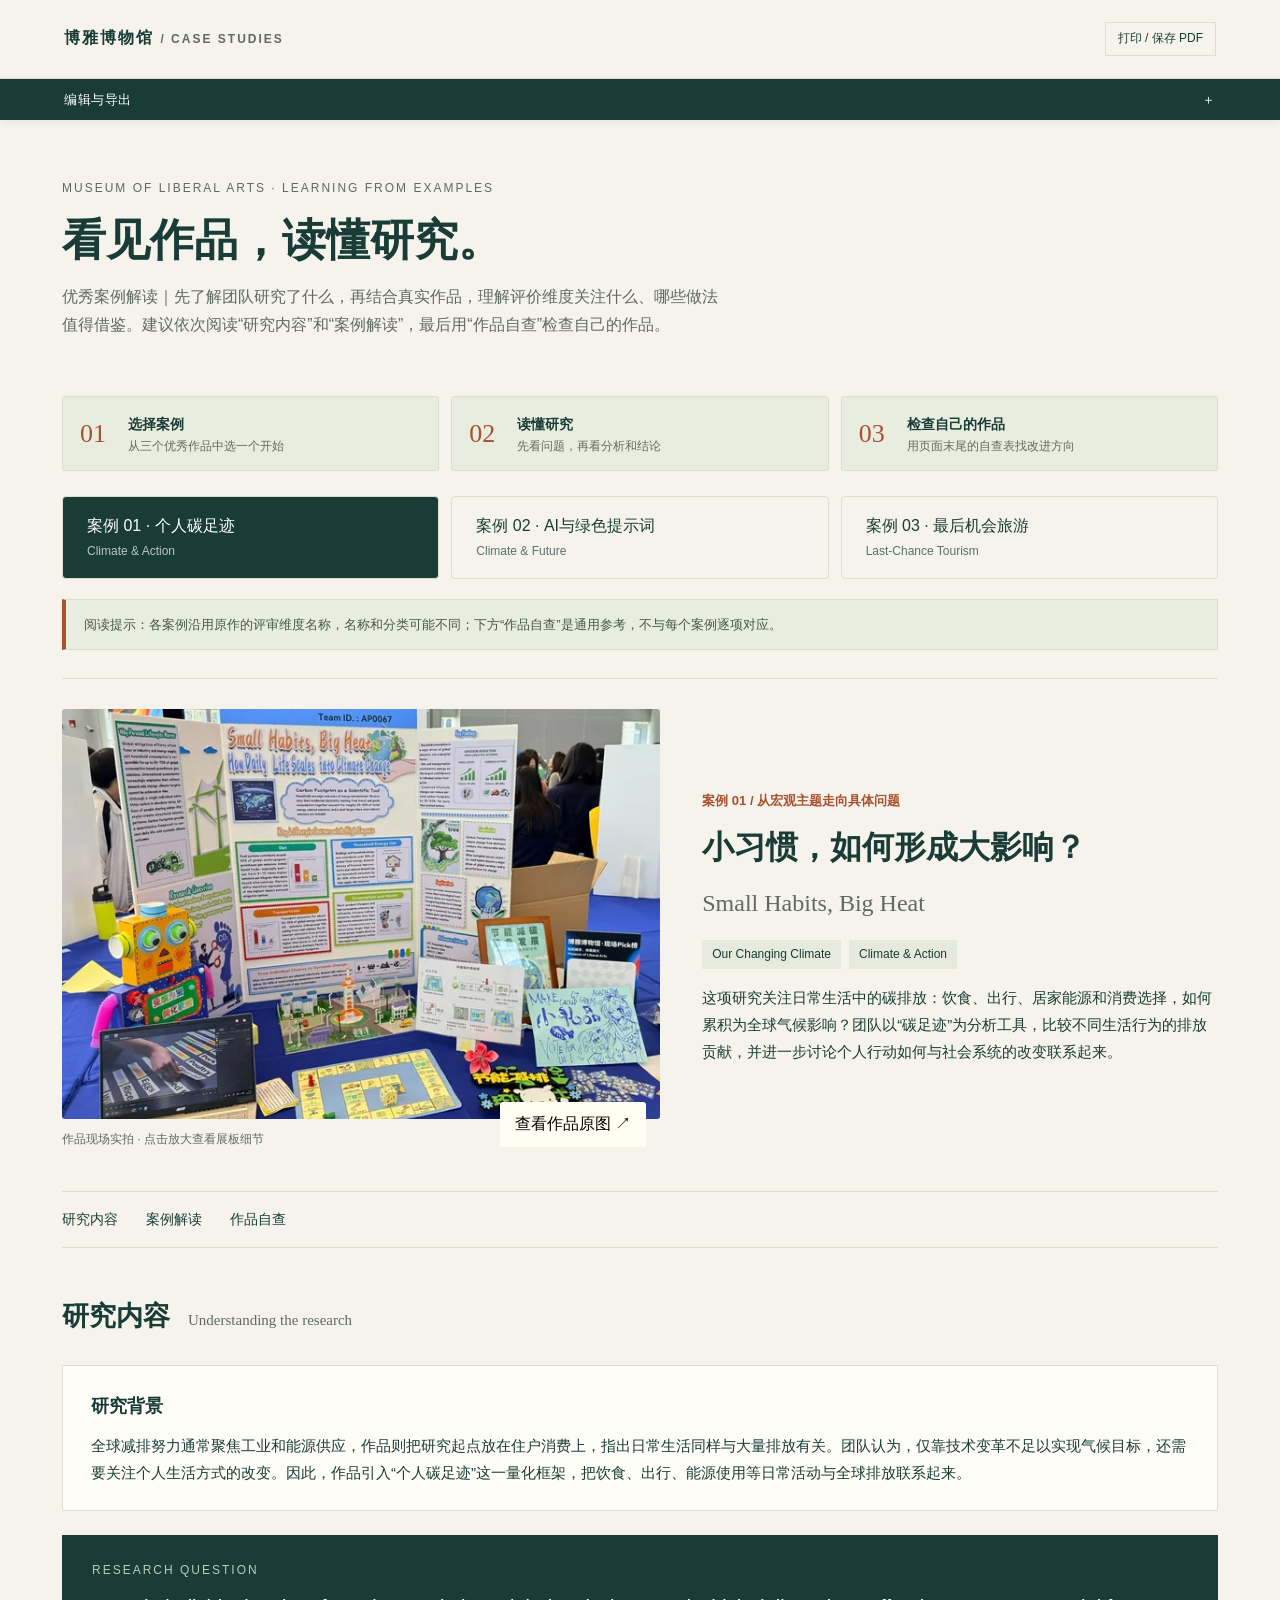
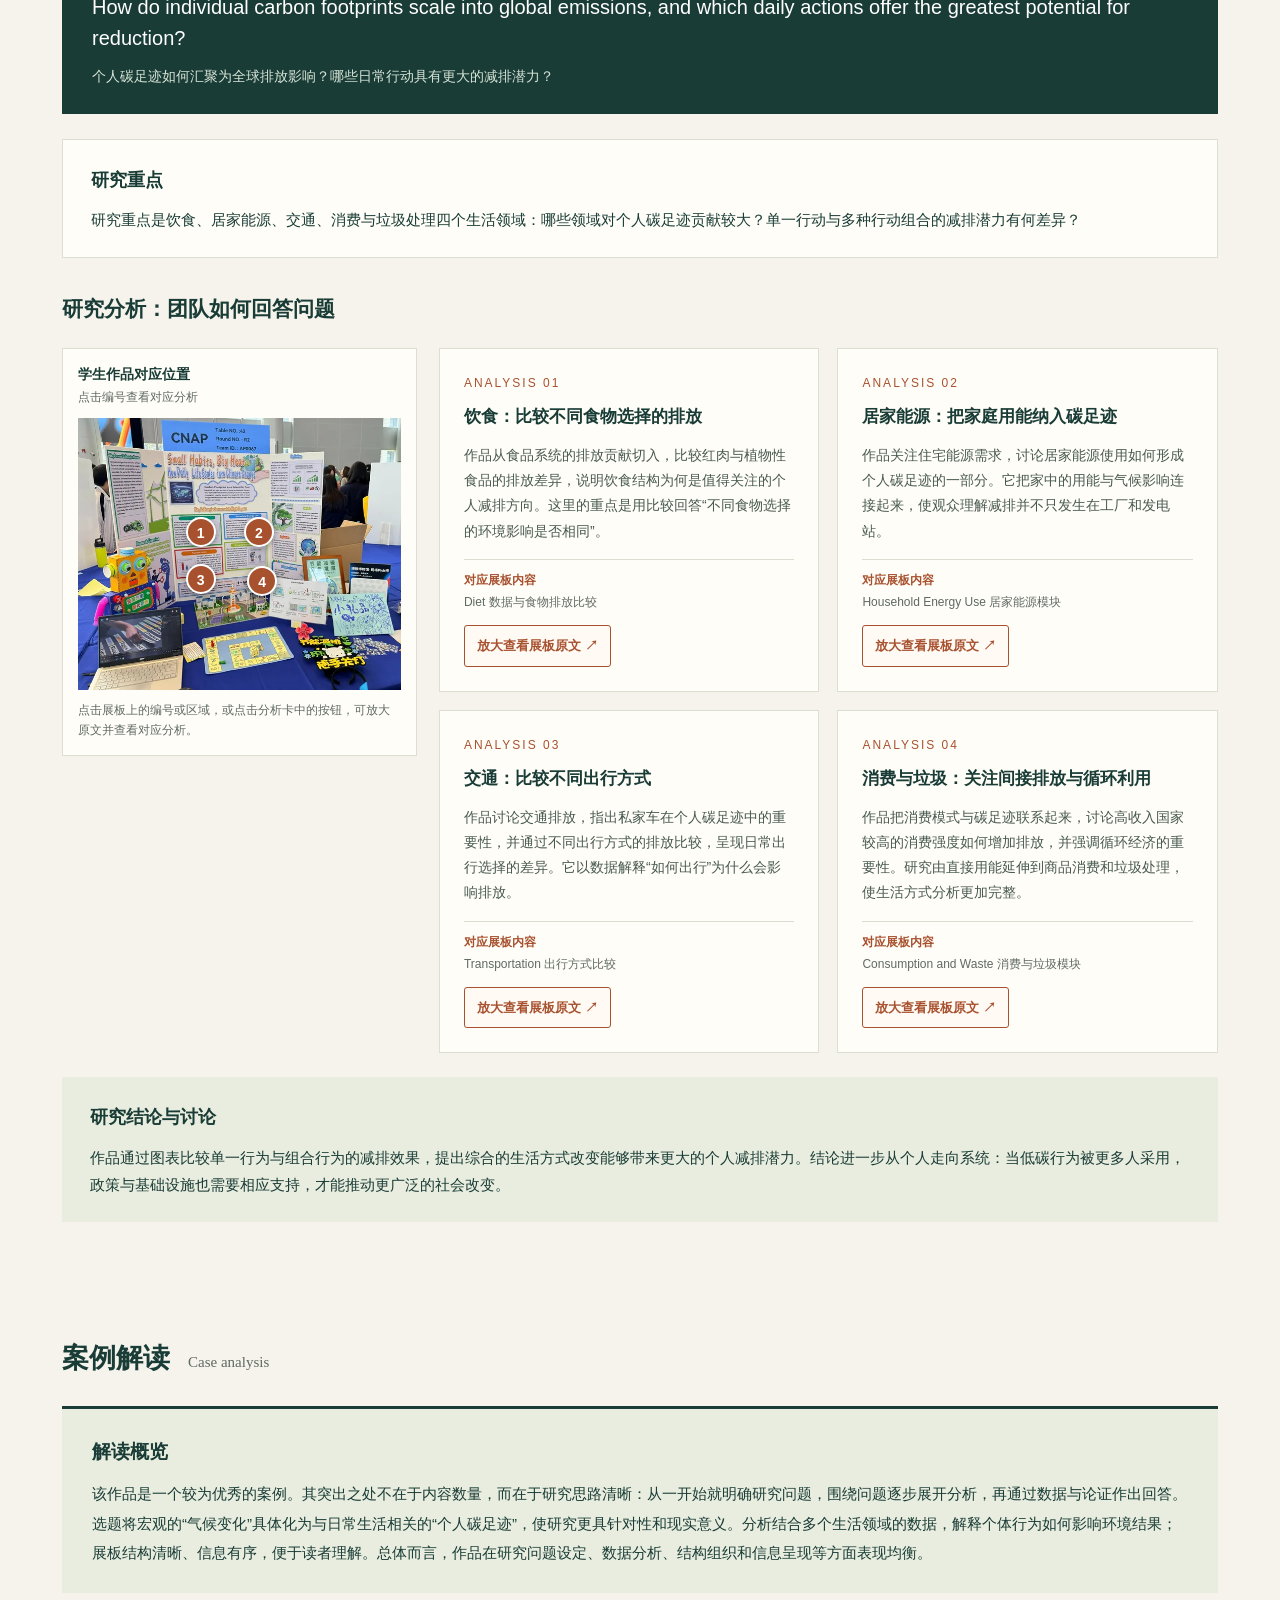
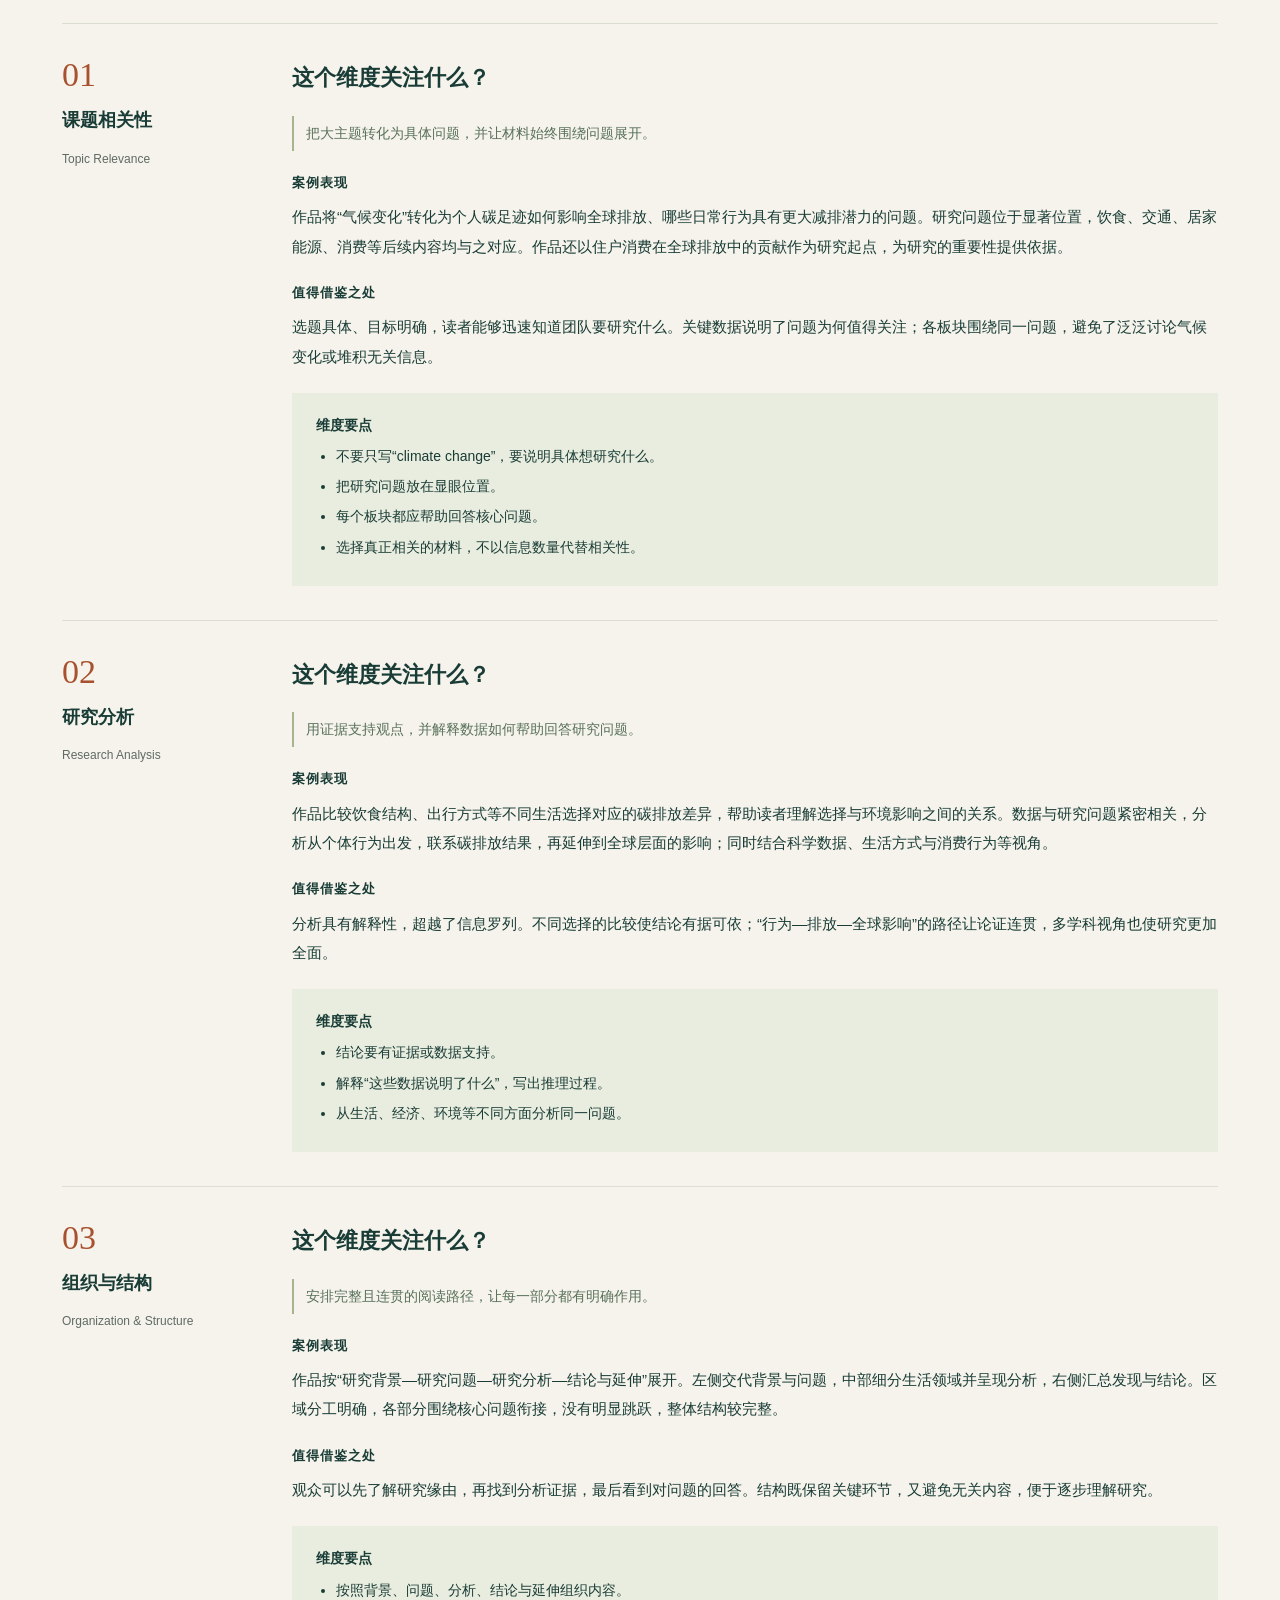
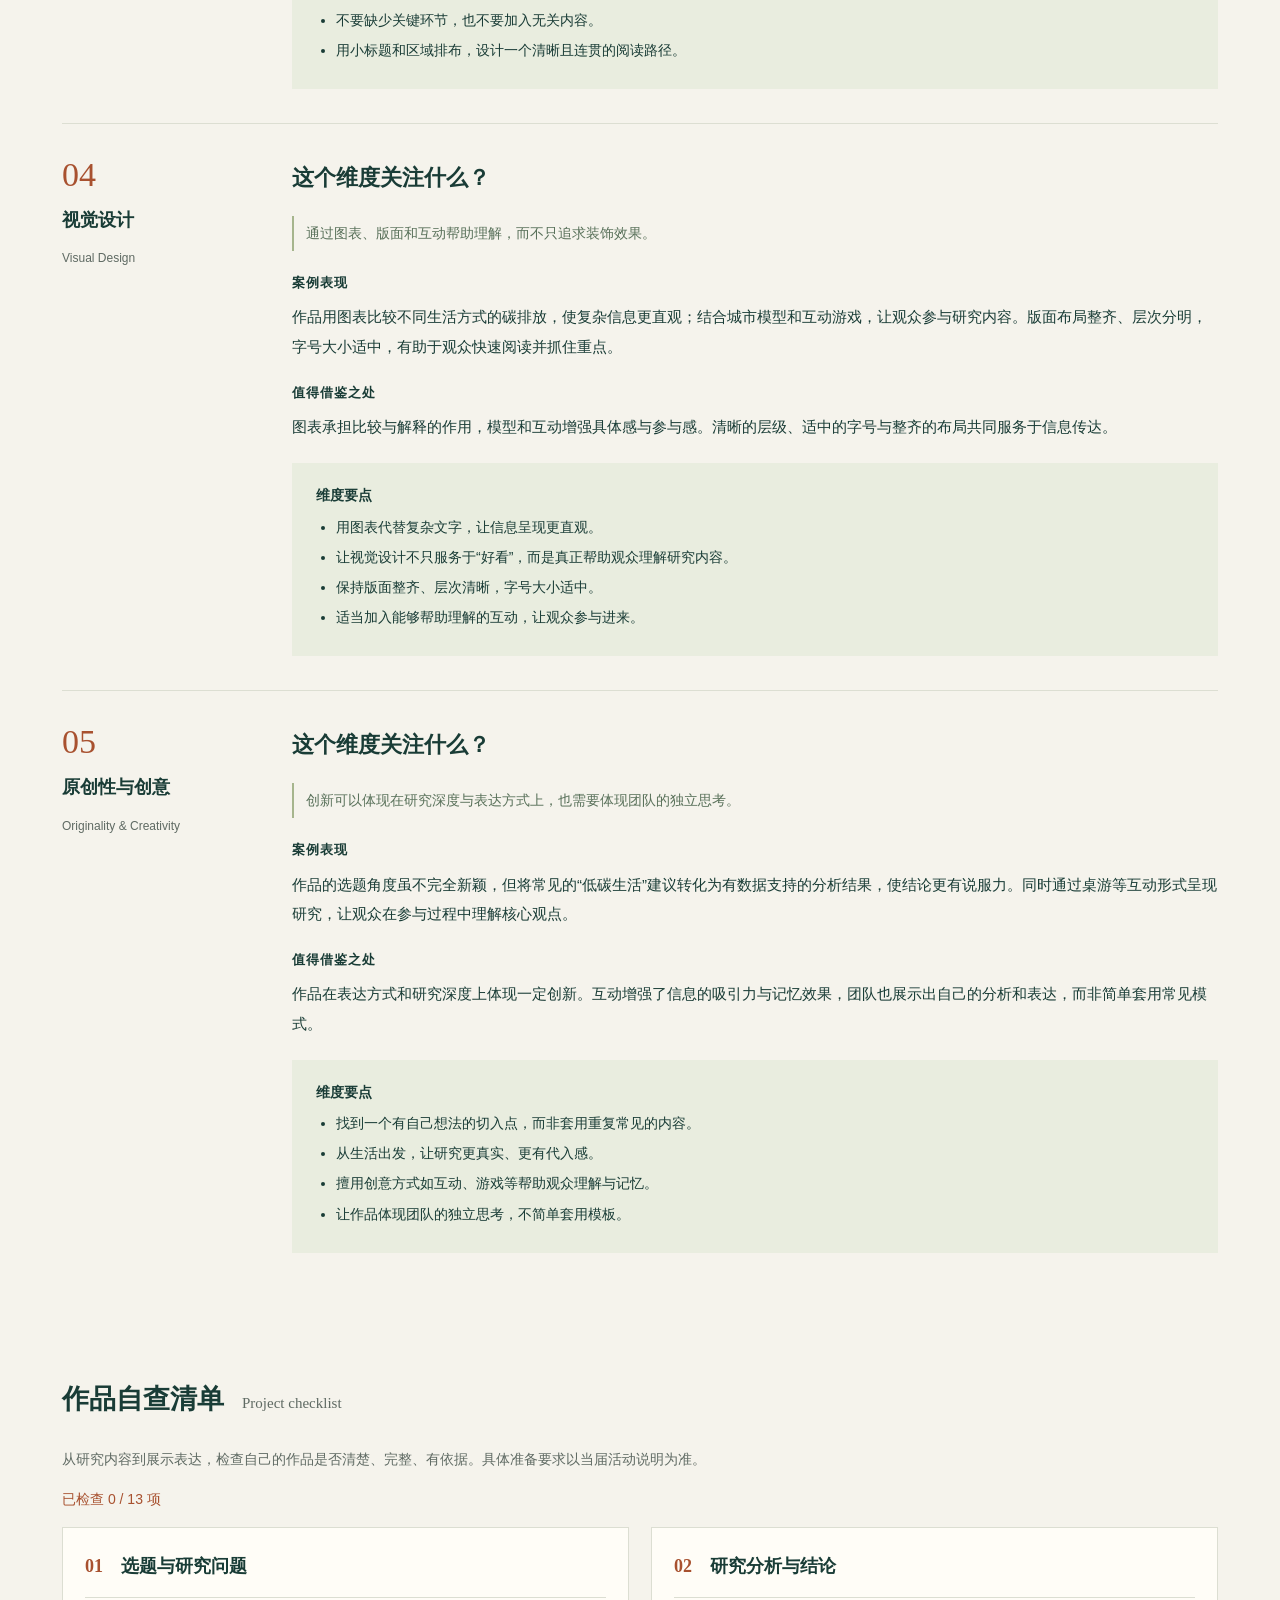
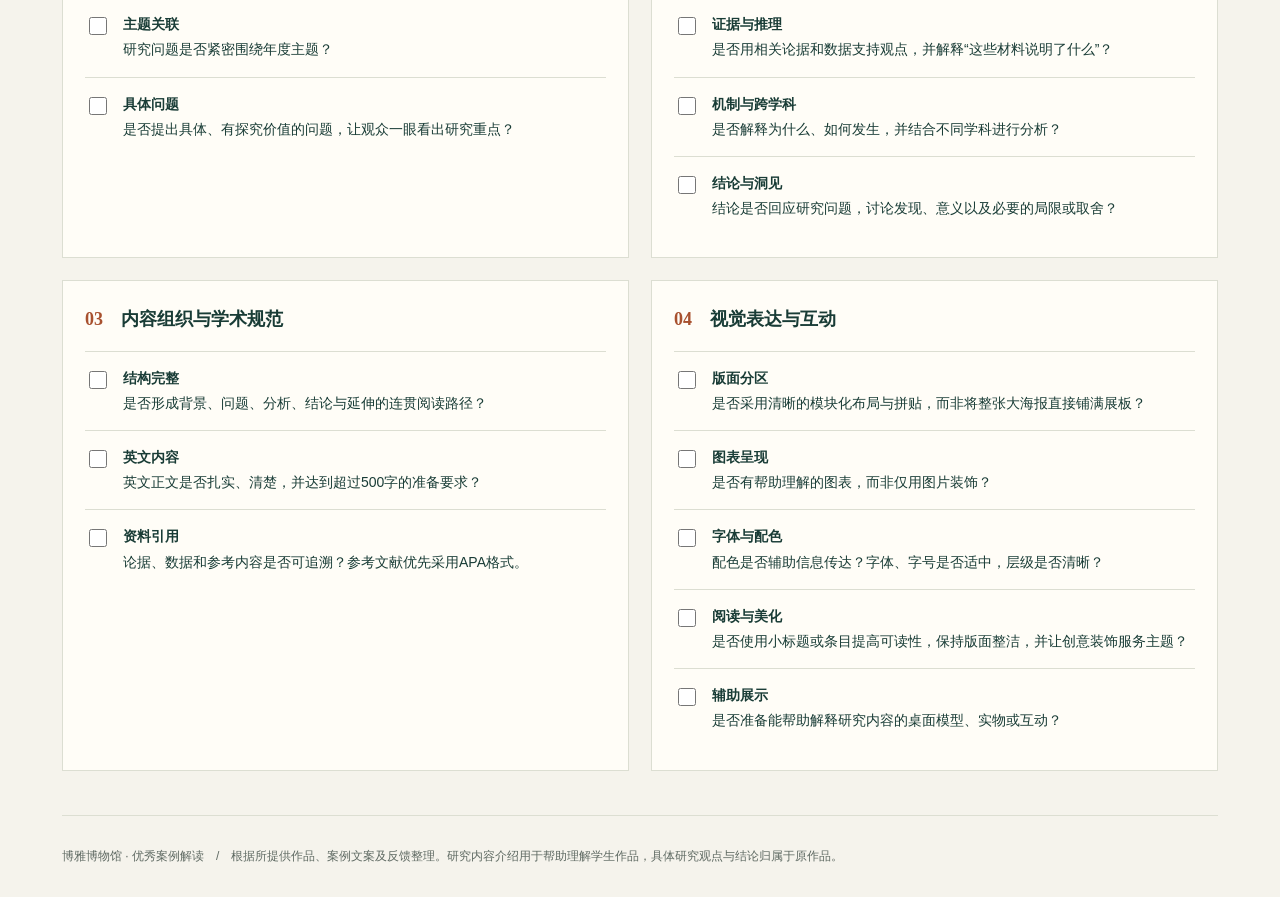
==== commit 20d82f86: "perf: 图片响应式改造，首屏体积降 68%~89%（第二层优化） 问题：三张海报原图是 1900px 宽的 baseline JPEG，合计 1733 KB。 页面里 hero 与展板图实际只显示" ====
--- a/src/index.html
+++ b/src/index.html
@@ -1,7 +1,7 @@
 <!doctype html>
 <html lang="zh-CN" class="transparentSkybridgeBackground desktopSkybridge light" data-theme="light" style="color-scheme: light; --safe-area-inset-top: 0px; --safe-area-inset-bottom: 0px; --safe-area-inset-left: 0px; --safe-area-inset-right: 0px;"><head><meta charset="utf-8"><meta name="viewport" content="width=device-width,initial-scale=1"><link rel="icon" href="/favicon.svg" type="image/svg+xml">
 <link rel="alternate icon" href="/favicon.ico" sizes="32x32"><meta name="description" content="三个学生展板案例的研究问题、分析路径与评分维度解读，附 13 项作品自查表。"><link rel="canonical" href="https://museum-site-cwb.pages.dev/"><meta name="theme-color" content="#f5f3ec"><meta property="og:type" content="website"><meta property="og:site_name" content="博雅博物馆"><meta property="og:title" content="博雅博物馆 · 优秀案例解读"><meta property="og:description" content="三个学生展板案例的研究问题、分析路径与评分维度解读，附 13 项作品自查表。"><meta property="og:url" content="https://museum-site-cwb.pages.dev/"><meta property="og:locale" content="zh_CN"><meta name="twitter:card" content="summary"><meta name="twitter:title" content="博雅博物馆 · 优秀案例解读"><meta name="twitter:description" content="三个学生展板案例的研究问题、分析路径与评分维度解读，附 13 项作品自查表。"><script type="application/ld+json">{"@context":"https://schema.org","@type":"CollectionPage","name":"博雅博物馆 · 优秀案例解读","url":"https://museum-site-cwb.pages.dev/","description":"三个学生展板案例的研究问题、分析路径与评分维度解读，附 13 项作品自查表。","inLanguage":"zh-CN","isPartOf":{"@type":"WebSite","name":"博雅博物馆","url":"https://museum-site-cwb.pages.dev/"},"hasPart":[{"@type":"CreativeWork","name":"小习惯，如何形成大影响？","url":"https://museum-site-cwb.pages.dev/?case=1"},{"@type":"CreativeWork","name":"与AI说话，礼貌也有环境成本吗？","url":"https://museum-site-cwb.pages.dev/?case=2"},{"@type":"CreativeWork","name":"最后一次看见，是否让消失更快？","url":"https://museum-site-cwb.pages.dev/?case=3"}]}</script>
-<link rel="stylesheet" href="css/main.css"><title>博雅博物馆 · 优秀案例解读</title></head><body class=""><a class="skip-link" href="#main">跳到主要内容</a><div class="top"><div class="brand">博雅博物馆 <span class="small"> / CASE STUDIES</span></div><div class="tools"><button onclick="window.print()">打印 / 保存 PDF</button></div></div><details class="editor-drawer" id="editorDrawer"><summary>编辑与导出</summary><div class="editorbar" aria-label="编辑工具栏"><button id="editToggle" class="primary" onclick="toggleEdit()" aria-pressed="false">编辑文字</button><button onclick="exportHTML()">导出新版 HTML</button><button onclick="openReset()">恢复原文</button><span class="status" id="editStatus" role="status">阅读模式 · 已载入修改</span></div><div class="editorhelp">点击带虚线的文字即可修改，修改会自动保存。可切换案例继续编辑；完成后点击“导出新版 HTML”保存完整文件。照片和布局保持不变。</div></details><main class="wrap" id="main"><header><div class="eyebrow" data-edit-key="header:0">MUSEUM OF LIBERAL ARTS · LEARNING FROM EXAMPLES</div><h1 data-edit-key="header:1">看见作品，读懂研究。</h1><p data-edit-key="header:2">优秀案例解读｜先了解团队研究了什么，再结合真实作品，理解评价维度关注什么、哪些做法值得借鉴。建议依次阅读“研究内容”和“案例解读”，最后用“作品自查”检查自己的作品。</p></header><div class="guide-steps" aria-label="页面使用步骤"><div class="guide-step"><b>01</b><strong>选择案例</strong><span>从三个优秀作品中选一个开始</span></div><div class="guide-step"><b>02</b><strong>读懂研究</strong><span>先看问题，再看分析和结论</span></div><div class="guide-step"><b>03</b><strong>检查自己的作品</strong><span>用页面末尾的自查表找改进方向</span></div></div><div class="tabs" role="tablist" aria-label="选择案例"><button role="tab" id="tab0" aria-controls="content" tabindex="0" onclick="selectCase(0)" class="" aria-selected="false">案例 01 · 个人碳足迹<span>Climate &amp; Action</span></button><button role="tab" id="tab1" aria-controls="content" tabindex="-1" onclick="selectCase(1)" aria-selected="false" class="">案例 02 · AI与绿色提示词<span>Climate &amp; Future</span></button><button role="tab" id="tab2" aria-controls="content" tabindex="-1" onclick="selectCase(2)" aria-selected="true" class="active">案例 03 · 最后机会旅游<span>Last-Chance Tourism</span></button></div><div class="rubric-note">阅读提示：各案例沿用原作的评审维度名称，名称和分类可能不同；下方“作品自查”是通用参考，不与每个案例逐项对应。</div><div id="content" role="tabpanel" aria-labelledby="tab0"><article><div class="hero"><div class="photo"><img src="img/case-03.jpg" alt="Last-Chance Tourism现场作品"><button onclick="zoom()">查看作品原图 ↗</button><div class="caption" data-edit-key="case2:0">作品现场实拍 · 点击放大查看展板细节</div></div><div><div class="tag" data-edit-key="case2:1">案例 03 / 用反馈回路解释生态悖论</div><h2 data-edit-key="case2:2">最后一次看见，是否让消失更快？</h2><p class="en" data-edit-key="case2:3">Last-Chance Tourism</p><div class="meta"><span data-edit-key="case2:4">Our Changing Climate</span><span data-edit-key="case2:5">Climate &amp; Action</span></div><p class="intro" data-edit-key="case2:6">这项研究关注“最后机会旅游”：当珊瑚礁、冰川等自然景观受到退化威胁时，人们可能更想在其消失前前往参观。团队以大堡礁和冰川为案例，结合反馈模型与问卷材料，探讨游客需求和环境退化如何相互影响，并讨论旅游管理中的保护与发展平衡。</p></div></div><nav class="nav"><a href="#research">研究内容</a><a href="#reading">案例解读</a><a href="#checklist">作品自查</a></nav><section id="research"><div class="sectionhead"><b data-edit-key="case2:7">研究内容</b><span data-edit-key="case2:8">Understanding the research</span></div><div class="researchlead"><h3 data-edit-key="case2:9">研究背景</h3><p data-edit-key="case2:10">作品从气候变化对标志性自然景观的威胁切入，关注冰川消融、大堡礁珊瑚退化等现象。“最后机会旅游”指人们前往可能消失的环境旅行。团队注意到，景观受损未必只会降低吸引力，也可能激发“趁现在去看看”的需求；这为研究游客行为与环境退化的相互作用提供了起点。</p></div><div class="rq"><div class="eyebrow" style="color:#b9ceb7" data-edit-key="case2:11">RESEARCH QUESTION · 据展板转录</div><p data-edit-key="case2:12">How does last-chance tourism produce a self-reinforcing ecological paradox, where environmental degradation draws tourists and tourist activity accelerates degradation?</p><div class="cn" data-edit-key="case2:13">“最后机会旅游”如何形成自我强化的生态悖论：环境退化吸引游客，而旅游活动又加速环境退化？</div></div><div class="researchlead"><h3 data-edit-key="case2:14">研究重点</h3><p data-edit-key="case2:15">团队尝试解释一条自我强化的关系：环境濒危引发关注和稀缺感，增加游客的到访意愿；更多游客活动又可能增加环境压力，加速景观退化。展板注明，研究从此前阶段的单一案例拓展到跨案例、跨学科分析。</p></div><h3 class="subhead" data-edit-key="case2:16">研究分析：团队如何回答问题</h3><div class="grid analysisgrid"><div class="card"><div class="small" style="color:var(--accent);margin-bottom:8px" data-edit-key="case2:17">ANALYSIS 01</div><h3 data-edit-key="case2:18">提出假设：稀缺性与FOMO如何影响选择</h3><p data-edit-key="case2:19">团队以稀缺性和FOMO（害怕错过）作为行为解释，提出濒危景观可能因为“即将消失”而更具吸引力。这个假设把环境变化与游客心理连接起来，为后续分析确定方向。</p></div><div class="card"><div class="small" style="color:var(--accent);margin-bottom:8px" data-edit-key="case2:20">ANALYSIS 02</div><h3 data-edit-key="case2:21">建立模型：呈现相互强化的反馈回路</h3><p data-edit-key="case2:22">展板用回路图连接生态濒危、媒体关注、游客FOMO、游客增加和环境压力，展示团队所主张的逻辑闭环。模型帮助观众理解研究的整体关系；每个环节为何成立、如何作用，仍是需要进一步深入解释的重点。</p></div><div class="card"><div class="small" style="color:var(--accent);margin-bottom:8px" data-edit-key="case2:23">ANALYSIS 03</div><h3 data-edit-key="case2:24">结合案例：观察不同景观中的同一问题</h3><p data-edit-key="case2:25">作品使用大堡礁和消融冰川两个案例，讨论景观退化与旅游吸引力的关系。案例把模型中的抽象概念放入具体场景，也体现研究从单一案例向跨案例分析的拓展。</p></div><div class="card"><div class="small" style="color:var(--accent);margin-bottom:8px" data-edit-key="case2:26">ANALYSIS 04</div><h3 data-edit-key="case2:27">呈现调研：补充游客态度与政策支持</h3><p data-edit-key="case2:28">团队通过问卷图表呈现受访者对濒危景观的到访意愿、知晓环境影响后的选择以及对管理政策的支持。调研为游客心理和政策讨论补充材料，与模型和案例共同回应研究问题。</p></div></div><div class="researchlead result"><h3 data-edit-key="case2:29">研究结论与讨论</h3><p data-edit-key="case2:30">团队形成了Findings、Solutions、Limitations的完整思路：完全禁止或完全开放旅游都难以简单解决问题，因为生态保护与当地经济收入之间存在取舍。作品以“Balance Matters”强调平衡，并提出生态旅游税、动态游客上限等思路；同时承认理论模型尚未充分纳入现实中的社会、政治变量。后续可进一步说明不同利益相关者如何共同推动更合理的平衡。</p></div></section><section id="reading"><div class="sectionhead"><b data-edit-key="case2:31">案例解读</b><span data-edit-key="case2:32">Case analysis</span></div><div class="overview"><h3 data-edit-key="case2:33">解读概览</h3><p data-edit-key="case2:34">整体来看，团队聚焦last-chance tourism，提出了具体且具有探究价值的研究问题：濒危环境吸引游客，而游客活动又可能进一步加速环境退化，这一机制如何形成？切入角度新颖。展板分区明确、标题清晰，研究背景、假设、分析、发现及反思与局限等板块层次清晰、内容明确；团队还使用数据图、案例和调研材料，从不同角度呈现研究。整体作品结构完整并体现团队思考，后续可以重点深化Research Analysis和Conclusion &amp; Insight，让机制解释和研究洞见更充分地展示出来。</p></div><div class="dim"><aside><div class="num">01</div><div><h3 data-edit-key="case2:35">研究问题</h3><div class="small" style="letter-spacing:0" data-edit-key="case2:36">Research Question</div></div></aside><div><h4 data-edit-key="case2:37">这个维度关注什么？</h4><div class="point" data-edit-key="case2:38">从具体现象提出值得解释的关系，明确研究要回答什么。</div><div class="detail"><div class="label" data-edit-key="case2:39">案例表现</div><p data-edit-key="case2:40">团队聚焦last-chance tourism，研究濒危环境吸引游客、游客活动又进一步加速环境退化的机制。问题对象明确，指向两者之间自我强化的关系，后续模型、案例与调研均围绕这一问题展开。</p></div><div class="detail"><div class="label" data-edit-key="case2:41">值得借鉴之处</div><p data-edit-key="case2:42">切入角度新颖，问题具体且具有探究价值。它没有停留在“旅游影响环境”的宽泛话题，而是追问一个值得解释的生态悖论，逻辑清晰且聚焦。</p></div><div class="learn"><strong>维度要点</strong><ul><li data-edit-key="case2:43">从具体观察中发现值得探究的问题。</li><li data-edit-key="case2:44">把关注点推进到现象背后的关系与机制。</li><li data-edit-key="case2:45">让模型、案例与调研共同回应研究问题。</li></ul></div></div></div><div class="dim"><aside><div class="num">02</div><div><h3 data-edit-key="case2:46">研究分析</h3><div class="small" style="letter-spacing:0" data-edit-key="case2:47">Research Analysis</div></div></aside><div><h4 data-edit-key="case2:48">这个维度关注什么？</h4><div class="point" data-edit-key="case2:49">不仅展示逻辑关系，还要解释各环节为什么成立、如何发生。</div><div class="detail"><div class="label" data-edit-key="case2:50">案例表现</div><p data-edit-key="case2:51">团队使用数据图、案例、调研等材料，从不同角度分析研究问题；模型直观地呈现“濒危环境—游客需求—环境压力”的逻辑闭环，并以大堡礁、冰川等案例使问题具体化。</p></div><div class="detail"><div class="label" data-edit-key="case2:52">值得借鉴之处</div><p data-edit-key="case2:53">研究已经形成明确的机制分析意识，并结合多类材料展开。模型使观众能够把握整体逻辑，也为后续深入分析提供了框架。</p></div><div class="detail improve"><div class="label" data-edit-key="case2:54">问题与提升建议</div><p data-edit-key="case2:55">这部分还可以更侧重于展示出来背后根因与作用过程的挖掘，如：为什么濒危环境会引发媒体大肆关注？媒体渲染如何推动游客的FOMO心理？哪类游客更容易受影响？游客增加后，生态压力具体来自碳排放、人为破坏、设施建设，还是其他因素？把这些问题与后续案例结合，能够让分析从逻辑关系的展示，进一步成为对现象的机制解释。</p></div><div class="learn"><strong>维度要点</strong><ul><li data-edit-key="case2:56">追问每个环节的why与how。</li><li data-edit-key="case2:57">把机制解释放回具体案例中展开。</li><li data-edit-key="case2:58">让案例说明关系如何发生，而不只是证明现象存在。</li></ul></div></div></div><div class="dim"><aside><div class="num">03</div><div><h3 data-edit-key="case2:59">内容组织</h3><div class="small" style="letter-spacing:0" data-edit-key="case2:60">Content Organization</div></div></aside><div><h4 data-edit-key="case2:61">这个维度关注什么？</h4><div class="point" data-edit-key="case2:62">用明确分区与标题，让观众快速理解研究的基本思路。</div><div class="detail"><div class="label" data-edit-key="case2:63">案例表现</div><p data-edit-key="case2:64">展板设置Background、Hypothesis、Analysis、Findings、Reflections and Limitations等板块。背景与研究设定、核心分析、研究发现和反思具有较清楚的分工，标题明确，整体信息层次较好。</p></div><div class="detail"><div class="label" data-edit-key="case2:65">值得借鉴之处</div><p data-edit-key="case2:66">观众能够较快看出研究从何出发、如何分析、形成什么发现，以及有哪些局限。有效的信息组织支持研究成果的展示与现场表达，因此该维度取得较好评价。</p></div><div class="learn"><strong>维度要点</strong><ul><li data-edit-key="case2:67">让每个板块承担明确作用。</li><li data-edit-key="case2:68">用清晰标题形成研究过程的阅读线索。</li><li data-edit-key="case2:69">既呈现发现，也保留反思与局限。</li></ul></div></div></div><div class="dim"><aside><div class="num">04</div><div><h3 data-edit-key="case2:70">视觉设计与表达</h3><div class="small" style="letter-spacing:0" data-edit-key="case2:71">Visual Design &amp; Expression</div></div></aside><div><h4 data-edit-key="case2:72">这个维度关注什么？</h4><div class="point" data-edit-key="case2:73">让图表、文字和分区协同传达内容。</div><div class="detail"><div class="label" data-edit-key="case2:74">案例表现</div><p data-edit-key="case2:75">作品通过清楚的板块、标题和信息层级呈现研究，同时使用数据图、反馈模型、案例与调研材料辅助说明。整体视觉呈现较为清晰，能够支持观众理解研究内容。</p></div><div class="detail"><div class="label" data-edit-key="case2:76">值得借鉴之处</div><p data-edit-key="case2:77">视觉设计和信息组织总体有效，能够辅助研究成果展示和现场表达，因此Visual Design &amp; Expression取得较好评价。导图也为复杂关系提供了直观入口。</p></div><div class="learn"><strong>维度要点</strong><ul><li data-edit-key="case2:78">让图表和模型对应正在解释的内容。</li><li data-edit-key="case2:79">保持版块清楚、标题鲜明、层级稳定。</li><li data-edit-key="case2:80">字号大小适中，帮助观众快速阅读展板。</li></ul></div></div></div><div class="dim"><aside><div class="num">05</div><div><h3 data-edit-key="case2:81">结论与洞见</h3><div class="small" style="letter-spacing:0" data-edit-key="case2:82">Conclusion &amp; Insight</div></div></aside><div><h4 data-edit-key="case2:83">这个维度关注什么？</h4><div class="point" data-edit-key="case2:84">在总结发现之外，解释取舍、各方作用与方案依据。</div><div class="detail"><div class="label" data-edit-key="case2:85">案例表现</div><p data-edit-key="case2:86">团队已形成较完整的Findings、Solutions、Limitations思路，并提出trade-off，意识到生态保护与当地经济收入之间存在矛盾。作品用“Balance Matters”强调平衡，说明团队理解问题由多种因素造成，不能由单一方案简单解决。</p></div><div class="detail"><div class="label" data-edit-key="case2:87">值得借鉴之处</div><p data-edit-key="case2:88">能够识别取舍并承认局限，是有价值的思考方向。结论不只是重复问题，还尝试提出解决思路，展现了团队自身的判断。</p></div><div class="detail improve"><div class="label" data-edit-key="case2:89">问题与提升建议</div><p data-edit-key="case2:90">可以进一步讨论政府、媒体、环保组织和游客各自能够发挥什么作用，以及如何共同实现经济收益、生态保护和游客需求之间更合理的平衡。这样能够更有力地支撑“Balance Matters”与解决方案，使已有内容中的Insight充分呈现出来。</p></div><div class="learn"><strong>维度要点</strong><ul><li data-edit-key="case2:91">从不同利益相关者的角度分析问题。</li><li data-edit-key="case2:92">解释经济收益、生态保护与游客需求如何平衡。</li><li data-edit-key="case2:93">让“Balance Matters”和解决方案得到具体论证。</li></ul></div></div></div></section></article></div><section id="checklist"><div class="sectionhead"><b data-edit-key="checklist:0">作品自查清单</b><span data-edit-key="checklist:1">Project checklist</span></div><p style="color:var(--muted);font-size:14px" data-edit-key="checklist:2">从研究内容到展示表达，检查自己的作品是否清楚、完整、有依据。具体准备要求以当届活动说明为准。</p><div class="progress" id="progress">已检查 0 / 13 项</div><div class="groupgrid" id="checks"><div class="checkgroup"><h3 data-edit-key="checklist:3"><span style="color:var(--accent);font-family:Georgia">01</span>　选题与研究问题</h3><label class="check"><input type="checkbox" onchange="update()"><span><strong data-edit-key="checklist:4">主题关联</strong><span class="checktext" data-edit-key="checklist:5">研究问题是否紧密围绕年度主题？</span></span></label><label class="check"><input type="checkbox" onchange="update()"><span><strong data-edit-key="checklist:6">具体问题</strong><span class="checktext" data-edit-key="checklist:7">是否提出具体、有探究价值的问题，让观众一眼看出研究重点？</span></span></label></div><div class="checkgroup"><h3 data-edit-key="checklist:8"><span style="color:var(--accent);font-family:Georgia">02</span>　研究分析与结论</h3><label class="check"><input type="checkbox" onchange="update()"><span><strong data-edit-key="checklist:9">证据与推理</strong><span class="checktext" data-edit-key="checklist:10">是否用相关论据和数据支持观点，并解释“这些材料说明了什么”？</span></span></label><label class="check"><input type="checkbox" onchange="update()"><span><strong data-edit-key="checklist:11">机制与跨学科</strong><span class="checktext" data-edit-key="checklist:12">是否解释为什么、如何发生，并结合不同学科进行分析？</span></span></label><label class="check"><input type="checkbox" onchange="update()"><span><strong data-edit-key="checklist:13">结论与洞见</strong><span class="checktext" data-edit-key="checklist:14">结论是否回应研究问题，讨论发现、意义以及必要的局限或取舍？</span></span></label></div><div class="checkgroup"><h3 data-edit-key="checklist:15"><span style="color:var(--accent);font-family:Georgia">03</span>　内容组织与学术规范</h3><label class="check"><input type="checkbox" onchange="update()"><span><strong data-edit-key="checklist:16">结构完整</strong><span class="checktext" data-edit-key="checklist:17">是否形成背景、问题、分析、结论与延伸的连贯阅读路径？</span></span></label><label class="check"><input type="checkbox" onchange="update()"><span><strong data-edit-key="checklist:18">英文内容</strong><span class="checktext" data-edit-key="checklist:19">英文正文是否扎实、清楚，并达到超过500字的准备要求？</span></span></label><label class="check"><input type="checkbox" onchange="update()"><span><strong data-edit-key="checklist:20">资料引用</strong><span class="checktext" data-edit-key="checklist:21">论据、数据和参考内容是否可追溯？参考文献优先采用APA格式。</span></span></label></div><div class="checkgroup"><h3 data-edit-key="checklist:22"><span style="color:var(--accent);font-family:Georgia">04</span>　视觉表达与互动</h3><label class="check"><input type="checkbox" onchange="update()"><span><strong data-edit-key="checklist:23">版面分区</strong><span class="checktext" data-edit-key="checklist:24">是否采用清晰的模块化布局与拼贴，而非将整张大海报直接铺满展板？</span></span></label><label class="check"><input type="checkbox" onchange="update()"><span><strong data-edit-key="checklist:25">图表呈现</strong><span class="checktext" data-edit-key="checklist:26">是否有帮助理解的图表，而非仅用图片装饰？</span></span></label><label class="check"><input type="checkbox" onchange="update()"><span><strong data-edit-key="checklist:27">字体与配色</strong><span class="checktext" data-edit-key="checklist:28">配色是否辅助信息传达？字体、字号是否适中，层级是否清晰？</span></span></label><label class="check"><input type="checkbox" onchange="update()"><span><strong data-edit-key="checklist:29">阅读与美化</strong><span class="checktext" data-edit-key="checklist:30">是否使用小标题或条目提高可读性，保持版面整洁，并让创意装饰服务主题？</span></span></label><label class="check"><input type="checkbox" onchange="update()"><span><strong data-edit-key="checklist:31">辅助展示</strong><span class="checktext" data-edit-key="checklist:32">是否准备能帮助解释研究内容的桌面模型、实物或互动？</span></span></label></div></div></section><footer class="foot editable-footer" data-edit-key="footer:0">博雅博物馆 · 优秀案例解读　/　根据所提供作品、案例文案及反馈整理。研究内容介绍用于帮助理解学生作品，具体研究观点与结论归属于原作品。</footer></main><dialog id="viewer"><button onclick="document.getElementById('viewer').close()">关闭 ×</button><img id="full" alt="作品原图放大"></dialog><dialog id="analysisZoomDialog" class="analysis-zoom-dialog" aria-labelledby="zoomAnalysisTitle"><button class="zoom-close" onclick="document.getElementById('analysisZoomDialog').close()">关闭 ×</button><div class="zoom-layout"><div class="zoom-image-wrap"><img id="zoomPosterCrop" alt="学生作品对应局部放大"></div><div class="zoom-analysis"><div class="eyebrow">POSTER DETAIL</div><h3 id="zoomAnalysisTitle"></h3><div class="zoom-target-label">展板对应内容</div><div id="zoomTarget"></div><div class="zoom-analysis-label">对应分析</div><div id="zoomAnalysisText"></div></div></div></dialog><script id="editorData" type="application/json">{"storageId":"museum-editor-1793601910953-6b5e97","edits":{"case0:34":"该作品是一个较为优秀的案例。其突出之处不在于内容数量，而在于研究思路清晰：从一开始就明确研究问题，围绕问题逐步展开分析，再通过数据与论证作出回答。选题将宏观的“气候变化”具体化为与日常生活相关的“个人碳足迹”，使研究更具针对性和现实意义。分析结合多个生活领域的数据，解释个体行为如何影响环境结果；展板结构清晰、信息有序，便于读者理解。总体而言，作品在研究问题设定、数据分析、结构组织和信息呈现等方面表现均衡。","case0:68":"用小标题和区域排布，设计一个清晰且连贯的阅读路径。","case0:77":"用图表代替复杂文字，让信息呈现更直观。","case0:78":"让视觉设计不只服务于“好看”，而是真正帮助观众理解研究内容。","case0:80":"适当加入能够帮助理解的互动，让观众参与进来。","case0:89":"找到一个有自己想法的切入点，而非套用重复常见的内容。","case0:90":"从生活出发，让研究更真实、更有代入感。","case0:91":"擅用创意方式如互动、游戏等帮助观众理解与记忆。","case0:92":"让作品体现团队的独立思考，不简单套用模板。","case1:13":"展板原意译：个人用户与 AI 对话中的闲聊或礼貌表达，会怎样在大规模使用下影响环境？","case1:34":"该作品整体水平较高，在选题、分析与表达方面均有突出表现。它从一个比较新颖的角度切入，将人工智能时代的语言使用习惯与气候变化问题联系起来，体现出较强的思考能力。研究使用数据支持论证，并以“绿色提示词”进一步思考未来数字生活方式。展板结构清晰、信息有层次，视觉风格与主题一致。总体而言，作品在多个维度表现均可圈可点，在研究问题的精确性、视觉设计与内容的关联以及互动设计等方面仍有提升空间。","case1:40":"作品围绕“Our Changing Climate”，将研究延伸到数字技术与能源消耗，把全球气候问题与日常AI对话行为联系起来。所选材料与方向相关，研究目标总体明确。","case1:44":"原问题“How do small talk among individual users scale impact the environment?”在语言表述和研究范围上略显不够精确。“users”没有明确指向 AI 用户，“small talk”也难以准确对应人与 AI 之间的具体语言行为。可改为：How does polite language in AI conversations affect token use and estimated energy consumption at scale?（大规模使用时，AI 对话中的礼貌表达会怎样影响词元使用量和估算能耗？）这能让研究对象和关注指标更清楚。","case2:34":"整体来看，团队聚焦last-chance tourism，提出了具体且具有探究价值的研究问题：濒危环境吸引游客，而游客活动又可能进一步加速环境退化，这一机制如何形成？切入角度新颖。展板分区明确、标题清晰，研究背景、假设、分析、发现及反思与局限等板块层次清晰、内容明确；团队还使用数据图、案例和调研材料，从不同角度呈现研究。整体作品结构完整并体现团队思考，后续可以重点深化Research Analysis和Conclusion & Insight，让机制解释和研究洞见更充分地展示出来。","case2:5":"Climate & Action","case2:42":"切入角度新颖，问题具体且具有探究价值。它没有停留在“旅游影响环境”的宽泛话题，而是追问一个值得解释的生态悖论，逻辑清晰且聚焦。","case2:55":"这部分还可以更侧重于展示出来背后根因与作用过程的挖掘，如：为什么濒危环境会引发媒体大肆关注？媒体渲染如何推动游客的FOMO心理？哪类游客更容易受影响？游客增加后，生态压力具体来自碳排放、人为破坏、设施建设，还是其他因素？把这些问题与后续案例结合，能够让分析从逻辑关系的展示，进一步成为对现象的机制解释。","case2:77":"视觉设计和信息组织总体有效，能够辅助研究成果展示和现场表达，因此Visual Design & Expression取得较好评价。导图也为复杂关系提供了直观入口。","header:2":"优秀案例解读｜先了解团队研究了什么，再结合真实作品，理解评价维度关注什么、哪些做法值得借鉴。建议依次阅读“研究内容”和“案例解读”，最后用“作品自查”检查自己的作品。"},"originals":{"case0:0":"作品现场实拍 · 点击放大查看展板细节","case0:1":"案例 01 / 从宏观主题走向具体问题","case0:2":"小习惯，如何形成大影响？","case0:3":"Small Habits, Big Heat","case0:4":"Our Changing Climate","case0:5":"Climate & Action","case0:6":"这项研究关注日常生活中的碳排放：饮食、出行、居家能源和消费选择，如何累积为全球气候影响？团队以“碳足迹”为分析工具，比较不同生活行为的排放贡献，并进一步讨论个人行动如何与社会系统的改变联系起来。","case0:7":"研究内容","case0:8":"Understanding the research","case0:9":"研究背景","case0:10":"全球减排努力通常聚焦工业和能源供应，作品则把研究起点放在住户消费上，指出日常生活同样与大量排放有关。团队认为，仅靠技术变革不足以实现气候目标，还需要关注个人生活方式的改变。因此，作品引入“个人碳足迹”这一量化框架，把饮食、出行、能源使用等日常活动与全球排放联系起来。","case0:11":"RESEARCH QUESTION","case0:12":"How do individual carbon footprints scale into global emissions, and which daily actions offer the greatest potential for reduction?","case0:13":"个人碳足迹如何汇聚为全球排放影响？哪些日常行动具有更大的减排潜力？","case0:14":"研究重点","case0:15":"研究重点是饮食、居家能源、交通、消费与垃圾处理四个生活领域：哪些领域对个人碳足迹贡献较大？单一行动与多种行动组合的减排潜力有何差异？","case0:16":"研究分析：团队如何回答问题","case0:17":"ANALYSIS 01","case0:18":"饮食：比较不同食物选择的排放","case0:19":"作品从食品系统的排放贡献切入，比较红肉与植物性食品的排放差异，说明饮食结构为何是值得关注的个人减排方向。这里的重点是用比较回答“不同食物选择的环境影响是否相同”。","case0:20":"ANALYSIS 02","case0:21":"居家能源：把家庭用能纳入碳足迹","case0:22":"作品关注住宅能源需求，讨论居家能源使用如何形成个人碳足迹的一部分。它把家中的用能与气候影响连接起来，使观众理解减排并不只发生在工厂和发电站。","case0:23":"ANALYSIS 03","case0:24":"交通：比较不同出行方式","case0:25":"作品讨论交通排放，指出私家车在个人碳足迹中的重要性，并通过不同出行方式的排放比较，呈现日常出行选择的差异。它以数据解释“如何出行”为什么会影响排放。","case0:26":"ANALYSIS 04","case0:27":"消费与垃圾：关注间接排放与循环利用","case0:28":"作品把消费模式与碳足迹联系起来，讨论高收入国家较高的消费强度如何增加排放，并强调循环经济的重要性。研究由直接用能延伸到商品消费和垃圾处理，使生活方式分析更加完整。","case0:29":"研究结论与讨论","case0:30":"作品通过图表比较单一行为与组合行为的减排效果，提出综合的生活方式改变能够带来更大的个人减排潜力。结论进一步从个人走向系统：当低碳行为被更多人采用，政策与基础设施也需要相应支持，才能推动更广泛的社会改变。","case0:31":"案例解读","case0:32":"Case analysis","case0:33":"解读概览","case0:34":"该作品是一个可以参考的标准案例。其突出之处不在于内容数量，而在于研究思路清晰：从一开始就明确研究问题，围绕问题逐步展开分析，再通过数据与论证作出回答。选题将宏观的“气候变化”具体化为与日常生活相关的“个人碳足迹”，使研究更具针对性和现实意义。分析结合多个生活领域的数据，解释个体行为如何影响环境结果；展板结构清晰、信息有序，便于读者理解。总体而言，作品在研究问题设定、数据分析、结构组织和信息呈现等方面表现均衡。","case0:35":"课题相关性","case0:36":"Topic Relevance","case0:37":"这个维度关注什么？","case0:38":"把大主题转化为具体问题，并让材料始终围绕问题展开。","case0:39":"案例表现","case0:40":"作品将“气候变化”转化为个人碳足迹如何影响全球排放、哪些日常行为具有更大减排潜力的问题。研究问题位于显著位置，饮食、交通、居家能源、消费等后续内容均与之对应。作品还以住户消费在全球排放中的贡献作为研究起点，为研究的重要性提供依据。","case0:41":"值得借鉴之处","case0:42":"选题具体、目标明确，读者能够迅速知道团队要研究什么。关键数据说明了问题为何值得关注；各板块围绕同一问题，避免了泛泛讨论气候变化或堆积无关信息。","case0:43":"不要只写“climate change”，要说明具体想研究什么。","case0:44":"把研究问题放在显眼位置。","case0:45":"每个板块都应帮助回答核心问题。","case0:46":"选择真正相关的材料，不以信息数量代替相关性。","case0:47":"研究分析","case0:48":"Research Analysis","case0:49":"这个维度关注什么？","case0:50":"用证据支持观点，并解释数据如何帮助回答研究问题。","case0:51":"案例表现","case0:52":"作品比较饮食结构、出行方式等不同生活选择对应的碳排放差异，帮助读者理解选择与环境影响之间的关系。数据与研究问题紧密相关，分析从个体行为出发，联系碳排放结果，再延伸到全球层面的影响；同时结合科学数据、生活方式与消费行为等视角。","case0:53":"值得借鉴之处","case0:54":"分析具有解释性，超越了信息罗列。不同选择的比较使结论有据可依；“行为—排放—全球影响”的路径让论证连贯，多学科视角也使研究更加全面。","case0:55":"结论要有证据或数据支持。","case0:56":"解释“这些数据说明了什么”，写出推理过程。","case0:57":"从生活、经济、环境等不同方面分析同一问题。","case0:58":"组织与结构","case0:59":"Organization & Structure","case0:60":"这个维度关注什么？","case0:61":"安排完整且连贯的阅读路径，让每一部分都有明确作用。","case0:62":"案例表现","case0:63":"作品按“研究背景—研究问题—研究分析—结论与延伸”展开。左侧交代背景与问题，中部细分生活领域并呈现分析，右侧汇总发现与结论。区域分工明确，各部分围绕核心问题衔接，没有明显跳跃，整体结构较完整。","case0:64":"值得借鉴之处","case0:65":"观众可以先了解研究缘由，再找到分析证据，最后看到对问题的回答。结构既保留关键环节，又避免无关内容，便于逐步理解研究。","case0:66":"按照背景、问题、分析、结论与延伸组织内容。","case0:67":"不要缺少关键环节，也不要加入无关内容。","case0:68":"用小标题和区域安排形成连续阅读路径。","case0:69":"视觉设计","case0:70":"Visual Design","case0:71":"这个维度关注什么？","case0:72":"通过图表、版面和互动帮助理解，而不只追求装饰效果。","case0:73":"案例表现","case0:74":"作品用图表比较不同生活方式的碳排放，使复杂信息更直观；结合城市模型和互动游戏，让观众参与研究内容。版面布局整齐、层次分明，字号大小适中，有助于观众快速阅读并抓住重点。","case0:75":"值得借鉴之处","case0:76":"图表承担比较与解释的作用，模型和互动增强具体感与参与感。清晰的层级、适中的字号与整齐的布局共同服务于信息传达。","case0:77":"用图表呈现复杂比较。","case0:78":"让视觉设计帮助理解研究内容。","case0:79":"保持版面整齐、层次清晰，字号大小适中。","case0:80":"适当加入能够帮助理解的互动。","case0:81":"原创性与创意","case0:82":"Originality & Creativity","case0:83":"这个维度关注什么？","case0:84":"创新可以体现在研究深度与表达方式上，也需要体现团队的独立思考。","case0:85":"案例表现","case0:86":"作品的选题角度虽不完全新颖，但将常见的“低碳生活”建议转化为有数据支持的分析结果，使结论更有说服力。同时通过桌游等互动形式呈现研究，让观众在参与过程中理解核心观点。","case0:87":"值得借鉴之处","case0:88":"作品在表达方式和研究深度上体现一定创新。互动增强了信息的吸引力与记忆效果，团队也展示出自己的分析和表达，而非简单套用常见模式。","case0:89":"从生活出发，找到有自己想法的切入点。","case0:90":"将常见建议发展为有依据的分析结果。","case0:91":"用互动、游戏等方式帮助观众理解与记忆。","case0:92":"体现团队的独立思考，不简单套用模板。","header:0":"MUSEUM OF LIBERAL ARTS · LEARNING FROM EXAMPLES","header:1":"看见作品，读懂研究。","header:2":"优秀案例解读｜先了解团队研究了什么，再结合真实作品，理解评价维度关注什么、哪些做法值得借鉴。建议依次阅读“研究内容”和“案例解读”，最后用“作品自查”检查自己的作品。","checklist:0":"作品自查清单","checklist:1":"Project checklist","checklist:2":"从研究内容到展示表达，检查自己的作品是否清楚、完整、有依据。具体准备要求以当届活动说明为准。","checklist:3":"01　选题与研究问题","checklist:4":"主题关联","checklist:5":"研究问题是否紧密围绕年度主题？","checklist:6":"具体问题","checklist:7":"是否提出具体、有探究价值的问题，让观众一眼看出研究重点？","checklist:8":"02　研究分析与结论","checklist:9":"证据与推理","checklist:10":"是否用相关论据和数据支持观点，并解释“这些材料说明了什么”？","checklist:11":"机制与跨学科","checklist:12":"是否解释为什么、如何发生，并结合不同学科进行分析？","checklist:13":"结论与洞见","checklist:14":"结论是否回应研究问题，讨论发现、意义以及必要的局限或取舍？","checklist:15":"03　内容组织与学术规范","checklist:16":"结构完整","checklist:17":"是否形成背景、问题、分析、结论与延伸的连贯阅读路径？","checklist:18":"英文内容","checklist:19":"英文正文是否扎实、清楚，并达到超过500字的准备要求？","checklist:20":"资料引用","checklist:21":"论据、数据和参考内容是否可追溯？参考文献优先采用APA格式。","checklist:22":"04　视觉表达与互动","checklist:23":"版面分区","checklist:24":"是否采用清晰的模块化布局与拼贴，而非将整张大海报直接铺满展板？","checklist:25":"图表呈现","checklist:26":"是否有帮助理解的图表，而非仅用图片装饰？","checklist:27":"字体与配色","checklist:28":"配色是否辅助信息传达？字体、字号是否适中，层级是否清晰？","checklist:29":"阅读与美化","checklist:30":"是否使用小标题或条目提高可读性，保持版面整洁，并让创意装饰服务主题？","checklist:31":"辅助展示","checklist:32":"是否准备能帮助解释研究内容的桌面模型、实物或互动？","footer:0":"博雅博物馆 · 优秀案例解读　/　根据所提供作品、案例文案及反馈整理。研究内容介绍用于帮助理解学生作品，具体研究观点与结论归属于原作品。","case1:0":"作品现场实拍 · 点击放大查看展板细节","case1:1":"案例 02 / 从日常语言习惯发现新问题","case1:2":"与AI说话，礼貌也有环境成本吗？","case1:3":"Courtesy Costs","case1:4":"Our Changing Climate","case1:5":"Climate & Future","case1:6":"这项研究把日常AI对话与环境影响联系起来：用户输入“please”“thank you”等礼貌表达时，语言长度和AI回复可能发生怎样的变化？团队以词元数量为分析切口，讨论大量查询下的能耗累积，并提出“绿色提示词”的使用思路。","case1:7":"研究内容","case1:8":"Understanding the research","case1:9":"研究背景","case1:10":"随着AI普及，人机交互的能耗受到关注。作品从用户习惯性加入礼貌表达这一行为出发，提出：虽然单次查询的影响很小，但在大量查询下，额外的语言处理可能形成累积的环境成本。团队因此尝试讨论社交礼貌与环境责任之间的关系。","case1:11":"RESEARCH QUESTION · 展板原文","case1:12":"How do small talk among individual users scale impact the environment?","case1:13":"展板原意译：个人用户与 AI 对话中的闲聊或礼貌表达，会怎样在大规模使用下影响环境？","case1:14":"研究重点","case1:15":"研究聚焦人与AI对话中的礼貌表达及冗余语言，尝试通过词元数量、输入输出长度和规模化估算，探讨能否在保持AI效能的同时减少数字足迹。","case1:16":"研究分析：团队如何回答问题","case1:17":"ANALYSIS 01","case1:18":"词元与能耗：建立量化分析入口","case1:19":"作品引入Token（词元）作为核心分析单位，引用研究讨论文字数量、计算处理与能源消耗之间的联系，把日常语言行为转化为能够分析的技术问题。","case1:20":"ANALYSIS 02","case1:21":"输入与输出：讨论语言如何双向增加","case1:22":"作品提出，“请”等礼貌词会增加输入词元；礼貌表达也可能引导AI给出更冗长、带有“社交镜像”特征的回复。因此，团队同时关注用户输入与AI输出，而不只计算提示词长度。","case1:23":"ANALYSIS 03","case1:24":"规模化效应：从单次差异推向大量查询","case1:25":"作品对大量查询中增加的冗余词元进行电耗估算，以此说明微小差异累积后的影响。这一环节承担从“个人对话习惯”联系到“大规模环境影响”的论证作用。","case1:26":"ANALYSIS 04","case1:27":"跨学科联系：从技术延伸到行为","case1:28":"作品结合计算机科学中的词元处理、环境科学中的碳足迹，以及社会心理学中的社交规范投射，解释人们为什么会把与人交往的语言习惯带入AI对话。","case1:29":"研究结论与讨论","case1:30":"作品倡导“绿色提示词”：把AI更多地作为计算工具使用，精简不必要的社交性语言输入。讨论进一步提出，在数字环境中，可以从环境责任角度重新思考“礼貌”与“简洁”的关系。以上为作品提出的研究观点。","case1:31":"案例解读","case1:32":"Case analysis","case1:33":"解读概览","case1:34":"该作品整体水平较高，在选题、分析与表达方面均有突出表现。它从较新颖的角度切入，将人工智能时代的语言使用习惯与气候变化问题联系起来，体现出较强的思考能力。研究使用数据支持论证，并以“绿色提示词”进一步思考未来数字生活方式。展板结构清晰、信息有层次，视觉风格与主题一致。总体而言，作品在多个维度表现均衡，具有参考价值；研究问题的精确性、装饰与内容的关联以及观众参与方式仍有提升空间。","case1:35":"课题相关性","case1:36":"Topic Relevance","case1:37":"这个维度关注什么？","case1:38":"与年度主题建立具体联系，并准确界定研究对象和变量。","case1:39":"案例表现","case1:40":"作品紧扣“Our Changing Climate”，将研究延伸到数字技术与能源消耗，把全球气候问题与日常AI对话行为联系起来。所选材料与方向相关，研究目标总体明确。","case1:41":"值得借鉴之处","case1:42":"AI对话是具体且贴近日常的切入点，使气候主题有了新的研究对象，也为跨学科探究提供了空间。","case1:43":"问题与提升建议","case1:44":"原问题“How do small talk among individual users scale impact the environment?”在语言表述和研究范围上略显不够精确。“users”没有明确指向 AI 用户，“small talk”也难以准确对应人与 AI 之间的具体语言行为。可改为：How does polite language in AI conversations affect token use and estimated energy consumption at scale?（大规模使用时，AI 对话中的礼貌表达会怎样影响词元使用量和估算能耗？）这能让研究对象和关注指标更清楚。","case1:45":"让研究问题与年度主题保持直接关联。","case1:46":"说明研究对象是谁、研究哪一种行为。","case1:47":"让问题中的关键词与分析内容准确对应。","case1:48":"研究分析","case1:49":"Research Analysis","case1:50":"这个维度关注什么？","case1:51":"把抽象问题拆解为有证据支持、能够理解的分析过程。","case1:52":"案例表现","case1:53":"作品结合相关研究数据支持观点，从“语言输入与词元数量”出发，联系“计算过程”，再进一步讨论“能源消耗”。研究同时涉及技术、环境与行为，而不只停留在语言使用习惯的描述上。","case1:54":"值得借鉴之处","case1:55":"逻辑链条较清晰，将抽象的数字足迹转化为具体的分析内容，帮助读者理解作品提出的影响机制；多角度的结合也体现跨学科分析能力。","case1:56":"不只陈述观点，也要呈现支持观点的数据。","case1:57":"把抽象问题拆成清楚的分析环节。","case1:58":"结合技术、环境与行为视角解释问题。","case1:59":"组织与结构","case1:60":"Organization & Structure","case1:61":"这个维度关注什么？","case1:62":"让展板不同区域承担明确的信息任务。","case1:63":"案例表现","case1:64":"展板采用左—中—右的布局：左侧呈现研究背景、问题与假设，中部放置核心分析和研究发现，右侧安排结论、延伸讨论及参考内容。各部分划分清楚，阅读路径明确。","case1:65":"值得借鉴之处","case1:66":"观众能够较容易地找到所需信息，并按顺序理解研究如何展开。完整、规范的结构有助于把研究过程清晰地展示出来。","case1:67":"让背景与问题、核心分析、结论与延伸各有位置。","case1:68":"用小标题清晰区分不同信息。","case1:69":"保持区域分工与阅读顺序一致。","case1:70":"视觉设计","case1:71":"Visual Design","case1:72":"这个维度关注什么？","case1:73":"让风格、配色和图表共同服务于主题与信息传达。","case1:74":"案例表现","case1:75":"作品以科技感元素呼应AI主题，使用不同颜色区分模块，突出重点；图表使数据表达更直观。手绘和拼贴元素，如自然景物图案，也增强了画面表现力。","case1:76":"值得借鉴之处","case1:77":"整体视觉具有吸引力，风格与主题保持一致；色彩分区和图表提高了可读性，有助于观众把握重点。","case1:78":"问题与提升建议","case1:79":"部分自然景物等装饰元素与研究主题的关联不够直接，对信息传达的支持有限。可以进一步筛选视觉元素，优先保留能够说明研究对象、机制或结论的图形，让装饰同时承担解释作用。","case1:80":"让配色与主题一致，并帮助区分模块。","case1:81":"用图表提高数据的可读性。","case1:82":"保证字体、字号与层级清晰。","case1:83":"原创性与创意","case1:84":"Originality & Creativity","case1:85":"这个维度关注什么？","case1:86":"以新的联系和视角体现独立思考，并考虑如何让观众参与理解。","case1:87":"案例表现","case1:88":"作品关注AI提示词这一较新的领域，与传统气候研究形成差异；将“语言简洁”与“环境友好”联系起来，提出“绿色提示词”的理解角度。","case1:89":"值得借鉴之处","case1:90":"选题体现创新意识，将数字生活中的语言习惯与气候责任联系起来，具有现实意义与一定思考深度。","case1:91":"问题与提升建议","case1:92":"表达形式仍可提升。可以增加互动设计或情境体验，让观众更直接地参与研究内容，从而更深入理解语言使用与数字环境影响之间的联系。","case1:93":"关注日常生活中的新问题。","case1:94":"建立新技术与年度主题之间的具体联系。","case1:95":"用适当的互动或体验帮助观众理解观点。","case2:0":"作品现场实拍 · 点击放大查看展板细节","case2:1":"案例 03 / 用反馈回路解释生态悖论","case2:2":"最后一次看见，是否让消失更快？","case2:3":"Last-Chance Tourism","case2:4":"Our Changing Climate","case2:5":"气候变化与旅游","case2:6":"这项研究关注“最后机会旅游”：当珊瑚礁、冰川等自然景观受到退化威胁时，人们可能更想在其消失前前往参观。团队以大堡礁和冰川为案例，结合反馈模型与问卷材料，探讨游客需求和环境退化如何相互影响，并讨论旅游管理中的保护与发展平衡。","case2:7":"研究内容","case2:8":"Understanding the research","case2:9":"研究背景","case2:10":"作品从气候变化对标志性自然景观的威胁切入，关注冰川消融、大堡礁珊瑚退化等现象。“最后机会旅游”指人们前往可能消失的环境旅行。团队注意到，景观受损未必只会降低吸引力，也可能激发“趁现在去看看”的需求；这为研究游客行为与环境退化的相互作用提供了起点。","case2:11":"RESEARCH QUESTION · 据展板转录","case2:12":"How does last-chance tourism produce a self-reinforcing ecological paradox, where environmental degradation draws tourists and tourist activity accelerates degradation?","case2:13":"“最后机会旅游”如何形成自我强化的生态悖论：环境退化吸引游客，而旅游活动又加速环境退化？","case2:14":"研究重点","case2:15":"团队尝试解释一条自我强化的关系：环境濒危引发关注和稀缺感，增加游客的到访意愿；更多游客活动又可能增加环境压力，加速景观退化。展板注明，研究从此前阶段的单一案例拓展到跨案例、跨学科分析。","case2:16":"研究分析：团队如何回答问题","case2:17":"ANALYSIS 01","case2:18":"提出假设：稀缺性与FOMO如何影响选择","case2:19":"团队以稀缺性和FOMO（害怕错过）作为行为解释，提出濒危景观可能因为“即将消失”而更具吸引力。这个假设把环境变化与游客心理连接起来，为后续分析确定方向。","case2:20":"ANALYSIS 02","case2:21":"建立模型：呈现相互强化的反馈回路","case2:22":"展板用回路图连接生态濒危、媒体关注、游客FOMO、游客增加和环境压力，展示团队所主张的逻辑闭环。模型帮助观众理解研究的整体关系；每个环节为何成立、如何作用，仍是需要进一步深入解释的重点。","case2:23":"ANALYSIS 03","case2:24":"结合案例：观察不同景观中的同一问题","case2:25":"作品使用大堡礁和消融冰川两个案例，讨论景观退化与旅游吸引力的关系。案例把模型中的抽象概念放入具体场景，也体现研究从单一案例向跨案例分析的拓展。","case2:26":"ANALYSIS 04","case2:27":"呈现调研：补充游客态度与政策支持","case2:28":"团队通过问卷图表呈现受访者对濒危景观的到访意愿、知晓环境影响后的选择以及对管理政策的支持。调研为游客心理和政策讨论补充材料，与模型和案例共同回应研究问题。","case2:29":"研究结论与讨论","case2:30":"团队形成了Findings、Solutions、Limitations的完整思路：完全禁止或完全开放旅游都难以简单解决问题，因为生态保护与当地经济收入之间存在取舍。作品以“Balance Matters”强调平衡，并提出生态旅游税、动态游客上限等思路；同时承认理论模型尚未充分纳入现实中的社会、政治变量。后续可进一步说明不同利益相关者如何共同推动更合理的平衡。","case2:31":"案例解读","case2:32":"Case analysis","case2:33":"解读概览","case2:34":"整体来看，团队聚焦last-chance tourism，提出了具体且具有探究价值的研究问题：濒危环境吸引游客，而游客活动又可能进一步加速环境退化，这一机制如何形成？切入角度新颖，Research Question获得高分评价。展板分区明确、标题清晰，研究背景、假设、分析、发现及反思与局限等板块层次较好；团队还使用数据图、案例和调研材料，从不同角度呈现研究。因此，Visual Design & Expression与Content Organization也取得较好评价。作品结构完整并体现团队思考，后续可以重点深化Research Analysis和Conclusion & Insight，让机制解释和研究洞见更充分地展示出来。","case2:35":"研究问题","case2:36":"Research Question","case2:37":"这个维度关注什么？","case2:38":"从具体现象提出值得解释的关系，明确研究要回答什么。","case2:39":"案例表现","case2:40":"团队聚焦last-chance tourism，研究濒危环境吸引游客、游客活动又进一步加速环境退化的机制。问题对象明确，指向两者之间自我强化的关系，后续模型、案例与调研均围绕这一问题展开。","case2:41":"值得借鉴之处","case2:42":"切入角度新颖，问题具体且具有探究价值。它没有停留在“旅游影响环境”的宽泛话题，而是追问一个值得解释的生态悖论，因此在Research Question维度获得高分评价。","case2:43":"从具体观察中发现值得探究的问题。","case2:44":"把关注点推进到现象背后的关系与机制。","case2:45":"让模型、案例与调研共同回应研究问题。","case2:46":"研究分析","case2:47":"Research Analysis","case2:48":"这个维度关注什么？","case2:49":"不仅展示逻辑关系，还要解释各环节为什么成立、如何发生。","case2:50":"案例表现","case2:51":"团队使用数据图、案例、调研等材料，从不同角度分析研究问题；模型直观地呈现“濒危环境—游客需求—环境压力”的逻辑闭环，并以大堡礁、冰川等案例使问题具体化。","case2:52":"值得借鉴之处","case2:53":"研究已经形成明确的机制分析意识，并结合多类材料展开。模型使观众能够把握整体逻辑，也为后续深入分析提供了框架。","case2:54":"问题与提升建议","case2:55":"下一步应加强根因与作用过程的挖掘：为什么濒危环境会引发媒体大肆关注？媒体渲染如何推动游客的FOMO心理？哪类游客更容易受影响？游客增加后，生态压力具体来自碳排放、人为破坏、设施建设，还是其他因素？把这些问题与后续案例结合，能够让分析从逻辑关系的展示，进一步成为对现象的机制解释。","case2:56":"追问每个环节的why与how。","case2:57":"把机制解释放回具体案例中展开。","case2:58":"让案例说明关系如何发生，而不只是证明现象存在。","case2:59":"内容组织","case2:60":"Content Organization","case2:61":"这个维度关注什么？","case2:62":"用明确分区与标题，让观众快速理解研究的基本思路。","case2:63":"案例表现","case2:64":"展板设置Background、Hypothesis、Analysis、Findings、Reflections and Limitations等板块。背景与研究设定、核心分析、研究发现和反思具有较清楚的分工，标题明确，整体信息层次较好。","case2:65":"值得借鉴之处","case2:66":"观众能够较快看出研究从何出发、如何分析、形成什么发现，以及有哪些局限。有效的信息组织支持研究成果的展示与现场表达，因此该维度取得较好评价。","case2:67":"让每个板块承担明确作用。","case2:68":"用清晰标题形成研究过程的阅读线索。","case2:69":"既呈现发现，也保留反思与局限。","case2:70":"视觉设计与表达","case2:71":"Visual Design & Expression","case2:72":"这个维度关注什么？","case2:73":"让图表、文字和分区协同传达内容。","case2:74":"案例表现","case2:75":"作品通过清楚的板块、标题和信息层级呈现研究，同时使用数据图、反馈模型、案例与调研材料辅助说明。整体视觉呈现较为清晰，能够支持观众理解研究内容。","case2:76":"值得借鉴之处","case2:77":"视觉设计和信息组织总体有效，能够辅助研究成果展示和现场表达，因此Visual Design & Expression取得较好评价。回路图也为复杂关系提供了直观入口。","case2:78":"让图表和模型对应正在解释的内容。","case2:79":"保持版块清楚、标题鲜明、层级稳定。","case2:80":"字号大小适中，帮助观众快速阅读展板。","case2:81":"结论与洞见","case2:82":"Conclusion & Insight","case2:83":"这个维度关注什么？","case2:84":"在总结发现之外，解释取舍、各方作用与方案依据。","case2:85":"案例表现","case2:86":"团队已形成较完整的Findings、Solutions、Limitations思路，并提出trade-off，意识到生态保护与当地经济收入之间存在矛盾。作品用“Balance Matters”强调平衡，说明团队理解问题由多种因素造成，不能由单一方案简单解决。","case2:87":"值得借鉴之处","case2:88":"能够识别取舍并承认局限，是有价值的思考方向。结论不只是重复问题，还尝试提出解决思路，展现了团队自身的判断。","case2:89":"问题与提升建议","case2:90":"可以进一步讨论政府、媒体、环保组织和游客各自能够发挥什么作用，以及如何共同实现经济收益、生态保护和游客需求之间更合理的平衡。这样能够更有力地支撑“Balance Matters”与解决方案，使已有内容中的Insight充分呈现出来。","case2:91":"从不同利益相关者的角度分析问题。","case2:92":"解释经济收益、生态保护与游客需求如何平衡。","case2:93":"让“Balance Matters”和解决方案得到具体论证。"}}</script><script src="js/data.js"></script>
+<link rel="stylesheet" href="css/main.css"><title>博雅博物馆 · 优秀案例解读</title></head><body class=""><a class="skip-link" href="#main">跳到主要内容</a><div class="top"><div class="brand">博雅博物馆 <span class="small"> / CASE STUDIES</span></div><div class="tools"><button onclick="window.print()">打印 / 保存 PDF</button></div></div><details class="editor-drawer" id="editorDrawer"><summary>编辑与导出</summary><div class="editorbar" aria-label="编辑工具栏"><button id="editToggle" class="primary" onclick="toggleEdit()" aria-pressed="false">编辑文字</button><button onclick="exportHTML()">导出新版 HTML</button><button onclick="openReset()">恢复原文</button><span class="status" id="editStatus" role="status">阅读模式 · 已载入修改</span></div><div class="editorhelp">点击带虚线的文字即可修改，修改会自动保存。可切换案例继续编辑；完成后点击“导出新版 HTML”保存完整文件。照片和布局保持不变。</div></details><main class="wrap" id="main"><header><div class="eyebrow" data-edit-key="header:0">MUSEUM OF LIBERAL ARTS · LEARNING FROM EXAMPLES</div><h1 data-edit-key="header:1">看见作品，读懂研究。</h1><p data-edit-key="header:2">优秀案例解读｜先了解团队研究了什么，再结合真实作品，理解评价维度关注什么、哪些做法值得借鉴。建议依次阅读“研究内容”和“案例解读”，最后用“作品自查”检查自己的作品。</p></header><div class="guide-steps" aria-label="页面使用步骤"><div class="guide-step"><b>01</b><strong>选择案例</strong><span>从三个优秀作品中选一个开始</span></div><div class="guide-step"><b>02</b><strong>读懂研究</strong><span>先看问题，再看分析和结论</span></div><div class="guide-step"><b>03</b><strong>检查自己的作品</strong><span>用页面末尾的自查表找改进方向</span></div></div><div class="tabs" role="tablist" aria-label="选择案例"><button role="tab" id="tab0" aria-controls="content" tabindex="0" onclick="selectCase(0)" class="" aria-selected="false">案例 01 · 个人碳足迹<span>Climate &amp; Action</span></button><button role="tab" id="tab1" aria-controls="content" tabindex="-1" onclick="selectCase(1)" aria-selected="false" class="">案例 02 · AI与绿色提示词<span>Climate &amp; Future</span></button><button role="tab" id="tab2" aria-controls="content" tabindex="-1" onclick="selectCase(2)" aria-selected="true" class="active">案例 03 · 最后机会旅游<span>Last-Chance Tourism</span></button></div><div class="rubric-note">阅读提示：各案例沿用原作的评审维度名称，名称和分类可能不同；下方“作品自查”是通用参考，不与每个案例逐项对应。</div><div id="content" role="tabpanel" aria-labelledby="tab0"><article><div class="hero"><div class="photo"><img src="img/case-03.jpg" srcset="img/case-03-640.webp 640w, img/case-03-960.webp 960w, img/case-03-1280.webp 1280w, img/case-03.webp 1620w" sizes="(max-width:760px) 92vw, 600px" width="1620" height="1080" decoding="async" fetchpriority="high" alt="Last-Chance Tourism现场作品"><button onclick="zoom()">查看作品原图 ↗</button><div class="caption" data-edit-key="case2:0">作品现场实拍 · 点击放大查看展板细节</div></div><div><div class="tag" data-edit-key="case2:1">案例 03 / 用反馈回路解释生态悖论</div><h2 data-edit-key="case2:2">最后一次看见，是否让消失更快？</h2><p class="en" data-edit-key="case2:3">Last-Chance Tourism</p><div class="meta"><span data-edit-key="case2:4">Our Changing Climate</span><span data-edit-key="case2:5">Climate &amp; Action</span></div><p class="intro" data-edit-key="case2:6">这项研究关注“最后机会旅游”：当珊瑚礁、冰川等自然景观受到退化威胁时，人们可能更想在其消失前前往参观。团队以大堡礁和冰川为案例，结合反馈模型与问卷材料，探讨游客需求和环境退化如何相互影响，并讨论旅游管理中的保护与发展平衡。</p></div></div><nav class="nav"><a href="#research">研究内容</a><a href="#reading">案例解读</a><a href="#checklist">作品自查</a></nav><section id="research"><div class="sectionhead"><b data-edit-key="case2:7">研究内容</b><span data-edit-key="case2:8">Understanding the research</span></div><div class="researchlead"><h3 data-edit-key="case2:9">研究背景</h3><p data-edit-key="case2:10">作品从气候变化对标志性自然景观的威胁切入，关注冰川消融、大堡礁珊瑚退化等现象。“最后机会旅游”指人们前往可能消失的环境旅行。团队注意到，景观受损未必只会降低吸引力，也可能激发“趁现在去看看”的需求；这为研究游客行为与环境退化的相互作用提供了起点。</p></div><div class="rq"><div class="eyebrow" style="color:#b9ceb7" data-edit-key="case2:11">RESEARCH QUESTION · 据展板转录</div><p data-edit-key="case2:12">How does last-chance tourism produce a self-reinforcing ecological paradox, where environmental degradation draws tourists and tourist activity accelerates degradation?</p><div class="cn" data-edit-key="case2:13">“最后机会旅游”如何形成自我强化的生态悖论：环境退化吸引游客，而旅游活动又加速环境退化？</div></div><div class="researchlead"><h3 data-edit-key="case2:14">研究重点</h3><p data-edit-key="case2:15">团队尝试解释一条自我强化的关系：环境濒危引发关注和稀缺感，增加游客的到访意愿；更多游客活动又可能增加环境压力，加速景观退化。展板注明，研究从此前阶段的单一案例拓展到跨案例、跨学科分析。</p></div><h3 class="subhead" data-edit-key="case2:16">研究分析：团队如何回答问题</h3><div class="grid analysisgrid"><div class="card"><div class="small" style="color:var(--accent);margin-bottom:8px" data-edit-key="case2:17">ANALYSIS 01</div><h3 data-edit-key="case2:18">提出假设：稀缺性与FOMO如何影响选择</h3><p data-edit-key="case2:19">团队以稀缺性和FOMO（害怕错过）作为行为解释，提出濒危景观可能因为“即将消失”而更具吸引力。这个假设把环境变化与游客心理连接起来，为后续分析确定方向。</p></div><div class="card"><div class="small" style="color:var(--accent);margin-bottom:8px" data-edit-key="case2:20">ANALYSIS 02</div><h3 data-edit-key="case2:21">建立模型：呈现相互强化的反馈回路</h3><p data-edit-key="case2:22">展板用回路图连接生态濒危、媒体关注、游客FOMO、游客增加和环境压力，展示团队所主张的逻辑闭环。模型帮助观众理解研究的整体关系；每个环节为何成立、如何作用，仍是需要进一步深入解释的重点。</p></div><div class="card"><div class="small" style="color:var(--accent);margin-bottom:8px" data-edit-key="case2:23">ANALYSIS 03</div><h3 data-edit-key="case2:24">结合案例：观察不同景观中的同一问题</h3><p data-edit-key="case2:25">作品使用大堡礁和消融冰川两个案例，讨论景观退化与旅游吸引力的关系。案例把模型中的抽象概念放入具体场景，也体现研究从单一案例向跨案例分析的拓展。</p></div><div class="card"><div class="small" style="color:var(--accent);margin-bottom:8px" data-edit-key="case2:26">ANALYSIS 04</div><h3 data-edit-key="case2:27">呈现调研：补充游客态度与政策支持</h3><p data-edit-key="case2:28">团队通过问卷图表呈现受访者对濒危景观的到访意愿、知晓环境影响后的选择以及对管理政策的支持。调研为游客心理和政策讨论补充材料，与模型和案例共同回应研究问题。</p></div></div><div class="researchlead result"><h3 data-edit-key="case2:29">研究结论与讨论</h3><p data-edit-key="case2:30">团队形成了Findings、Solutions、Limitations的完整思路：完全禁止或完全开放旅游都难以简单解决问题，因为生态保护与当地经济收入之间存在取舍。作品以“Balance Matters”强调平衡，并提出生态旅游税、动态游客上限等思路；同时承认理论模型尚未充分纳入现实中的社会、政治变量。后续可进一步说明不同利益相关者如何共同推动更合理的平衡。</p></div></section><section id="reading"><div class="sectionhead"><b data-edit-key="case2:31">案例解读</b><span data-edit-key="case2:32">Case analysis</span></div><div class="overview"><h3 data-edit-key="case2:33">解读概览</h3><p data-edit-key="case2:34">整体来看，团队聚焦last-chance tourism，提出了具体且具有探究价值的研究问题：濒危环境吸引游客，而游客活动又可能进一步加速环境退化，这一机制如何形成？切入角度新颖。展板分区明确、标题清晰，研究背景、假设、分析、发现及反思与局限等板块层次清晰、内容明确；团队还使用数据图、案例和调研材料，从不同角度呈现研究。整体作品结构完整并体现团队思考，后续可以重点深化Research Analysis和Conclusion &amp; Insight，让机制解释和研究洞见更充分地展示出来。</p></div><div class="dim"><aside><div class="num">01</div><div><h3 data-edit-key="case2:35">研究问题</h3><div class="small" style="letter-spacing:0" data-edit-key="case2:36">Research Question</div></div></aside><div><h4 data-edit-key="case2:37">这个维度关注什么？</h4><div class="point" data-edit-key="case2:38">从具体现象提出值得解释的关系，明确研究要回答什么。</div><div class="detail"><div class="label" data-edit-key="case2:39">案例表现</div><p data-edit-key="case2:40">团队聚焦last-chance tourism，研究濒危环境吸引游客、游客活动又进一步加速环境退化的机制。问题对象明确，指向两者之间自我强化的关系，后续模型、案例与调研均围绕这一问题展开。</p></div><div class="detail"><div class="label" data-edit-key="case2:41">值得借鉴之处</div><p data-edit-key="case2:42">切入角度新颖，问题具体且具有探究价值。它没有停留在“旅游影响环境”的宽泛话题，而是追问一个值得解释的生态悖论，逻辑清晰且聚焦。</p></div><div class="learn"><strong>维度要点</strong><ul><li data-edit-key="case2:43">从具体观察中发现值得探究的问题。</li><li data-edit-key="case2:44">把关注点推进到现象背后的关系与机制。</li><li data-edit-key="case2:45">让模型、案例与调研共同回应研究问题。</li></ul></div></div></div><div class="dim"><aside><div class="num">02</div><div><h3 data-edit-key="case2:46">研究分析</h3><div class="small" style="letter-spacing:0" data-edit-key="case2:47">Research Analysis</div></div></aside><div><h4 data-edit-key="case2:48">这个维度关注什么？</h4><div class="point" data-edit-key="case2:49">不仅展示逻辑关系，还要解释各环节为什么成立、如何发生。</div><div class="detail"><div class="label" data-edit-key="case2:50">案例表现</div><p data-edit-key="case2:51">团队使用数据图、案例、调研等材料，从不同角度分析研究问题；模型直观地呈现“濒危环境—游客需求—环境压力”的逻辑闭环，并以大堡礁、冰川等案例使问题具体化。</p></div><div class="detail"><div class="label" data-edit-key="case2:52">值得借鉴之处</div><p data-edit-key="case2:53">研究已经形成明确的机制分析意识，并结合多类材料展开。模型使观众能够把握整体逻辑，也为后续深入分析提供了框架。</p></div><div class="detail improve"><div class="label" data-edit-key="case2:54">问题与提升建议</div><p data-edit-key="case2:55">这部分还可以更侧重于展示出来背后根因与作用过程的挖掘，如：为什么濒危环境会引发媒体大肆关注？媒体渲染如何推动游客的FOMO心理？哪类游客更容易受影响？游客增加后，生态压力具体来自碳排放、人为破坏、设施建设，还是其他因素？把这些问题与后续案例结合，能够让分析从逻辑关系的展示，进一步成为对现象的机制解释。</p></div><div class="learn"><strong>维度要点</strong><ul><li data-edit-key="case2:56">追问每个环节的why与how。</li><li data-edit-key="case2:57">把机制解释放回具体案例中展开。</li><li data-edit-key="case2:58">让案例说明关系如何发生，而不只是证明现象存在。</li></ul></div></div></div><div class="dim"><aside><div class="num">03</div><div><h3 data-edit-key="case2:59">内容组织</h3><div class="small" style="letter-spacing:0" data-edit-key="case2:60">Content Organization</div></div></aside><div><h4 data-edit-key="case2:61">这个维度关注什么？</h4><div class="point" data-edit-key="case2:62">用明确分区与标题，让观众快速理解研究的基本思路。</div><div class="detail"><div class="label" data-edit-key="case2:63">案例表现</div><p data-edit-key="case2:64">展板设置Background、Hypothesis、Analysis、Findings、Reflections and Limitations等板块。背景与研究设定、核心分析、研究发现和反思具有较清楚的分工，标题明确，整体信息层次较好。</p></div><div class="detail"><div class="label" data-edit-key="case2:65">值得借鉴之处</div><p data-edit-key="case2:66">观众能够较快看出研究从何出发、如何分析、形成什么发现，以及有哪些局限。有效的信息组织支持研究成果的展示与现场表达，因此该维度取得较好评价。</p></div><div class="learn"><strong>维度要点</strong><ul><li data-edit-key="case2:67">让每个板块承担明确作用。</li><li data-edit-key="case2:68">用清晰标题形成研究过程的阅读线索。</li><li data-edit-key="case2:69">既呈现发现，也保留反思与局限。</li></ul></div></div></div><div class="dim"><aside><div class="num">04</div><div><h3 data-edit-key="case2:70">视觉设计与表达</h3><div class="small" style="letter-spacing:0" data-edit-key="case2:71">Visual Design &amp; Expression</div></div></aside><div><h4 data-edit-key="case2:72">这个维度关注什么？</h4><div class="point" data-edit-key="case2:73">让图表、文字和分区协同传达内容。</div><div class="detail"><div class="label" data-edit-key="case2:74">案例表现</div><p data-edit-key="case2:75">作品通过清楚的板块、标题和信息层级呈现研究，同时使用数据图、反馈模型、案例与调研材料辅助说明。整体视觉呈现较为清晰，能够支持观众理解研究内容。</p></div><div class="detail"><div class="label" data-edit-key="case2:76">值得借鉴之处</div><p data-edit-key="case2:77">视觉设计和信息组织总体有效，能够辅助研究成果展示和现场表达，因此Visual Design &amp; Expression取得较好评价。导图也为复杂关系提供了直观入口。</p></div><div class="learn"><strong>维度要点</strong><ul><li data-edit-key="case2:78">让图表和模型对应正在解释的内容。</li><li data-edit-key="case2:79">保持版块清楚、标题鲜明、层级稳定。</li><li data-edit-key="case2:80">字号大小适中，帮助观众快速阅读展板。</li></ul></div></div></div><div class="dim"><aside><div class="num">05</div><div><h3 data-edit-key="case2:81">结论与洞见</h3><div class="small" style="letter-spacing:0" data-edit-key="case2:82">Conclusion &amp; Insight</div></div></aside><div><h4 data-edit-key="case2:83">这个维度关注什么？</h4><div class="point" data-edit-key="case2:84">在总结发现之外，解释取舍、各方作用与方案依据。</div><div class="detail"><div class="label" data-edit-key="case2:85">案例表现</div><p data-edit-key="case2:86">团队已形成较完整的Findings、Solutions、Limitations思路，并提出trade-off，意识到生态保护与当地经济收入之间存在矛盾。作品用“Balance Matters”强调平衡，说明团队理解问题由多种因素造成，不能由单一方案简单解决。</p></div><div class="detail"><div class="label" data-edit-key="case2:87">值得借鉴之处</div><p data-edit-key="case2:88">能够识别取舍并承认局限，是有价值的思考方向。结论不只是重复问题，还尝试提出解决思路，展现了团队自身的判断。</p></div><div class="detail improve"><div class="label" data-edit-key="case2:89">问题与提升建议</div><p data-edit-key="case2:90">可以进一步讨论政府、媒体、环保组织和游客各自能够发挥什么作用，以及如何共同实现经济收益、生态保护和游客需求之间更合理的平衡。这样能够更有力地支撑“Balance Matters”与解决方案，使已有内容中的Insight充分呈现出来。</p></div><div class="learn"><strong>维度要点</strong><ul><li data-edit-key="case2:91">从不同利益相关者的角度分析问题。</li><li data-edit-key="case2:92">解释经济收益、生态保护与游客需求如何平衡。</li><li data-edit-key="case2:93">让“Balance Matters”和解决方案得到具体论证。</li></ul></div></div></div></section></article></div><section id="checklist"><div class="sectionhead"><b data-edit-key="checklist:0">作品自查清单</b><span data-edit-key="checklist:1">Project checklist</span></div><p style="color:var(--muted);font-size:14px" data-edit-key="checklist:2">从研究内容到展示表达，检查自己的作品是否清楚、完整、有依据。具体准备要求以当届活动说明为准。</p><div class="progress" id="progress">已检查 0 / 13 项</div><div class="groupgrid" id="checks"><div class="checkgroup"><h3 data-edit-key="checklist:3"><span style="color:var(--accent);font-family:Georgia">01</span>　选题与研究问题</h3><label class="check"><input type="checkbox" onchange="update()"><span><strong data-edit-key="checklist:4">主题关联</strong><span class="checktext" data-edit-key="checklist:5">研究问题是否紧密围绕年度主题？</span></span></label><label class="check"><input type="checkbox" onchange="update()"><span><strong data-edit-key="checklist:6">具体问题</strong><span class="checktext" data-edit-key="checklist:7">是否提出具体、有探究价值的问题，让观众一眼看出研究重点？</span></span></label></div><div class="checkgroup"><h3 data-edit-key="checklist:8"><span style="color:var(--accent);font-family:Georgia">02</span>　研究分析与结论</h3><label class="check"><input type="checkbox" onchange="update()"><span><strong data-edit-key="checklist:9">证据与推理</strong><span class="checktext" data-edit-key="checklist:10">是否用相关论据和数据支持观点，并解释“这些材料说明了什么”？</span></span></label><label class="check"><input type="checkbox" onchange="update()"><span><strong data-edit-key="checklist:11">机制与跨学科</strong><span class="checktext" data-edit-key="checklist:12">是否解释为什么、如何发生，并结合不同学科进行分析？</span></span></label><label class="check"><input type="checkbox" onchange="update()"><span><strong data-edit-key="checklist:13">结论与洞见</strong><span class="checktext" data-edit-key="checklist:14">结论是否回应研究问题，讨论发现、意义以及必要的局限或取舍？</span></span></label></div><div class="checkgroup"><h3 data-edit-key="checklist:15"><span style="color:var(--accent);font-family:Georgia">03</span>　内容组织与学术规范</h3><label class="check"><input type="checkbox" onchange="update()"><span><strong data-edit-key="checklist:16">结构完整</strong><span class="checktext" data-edit-key="checklist:17">是否形成背景、问题、分析、结论与延伸的连贯阅读路径？</span></span></label><label class="check"><input type="checkbox" onchange="update()"><span><strong data-edit-key="checklist:18">英文内容</strong><span class="checktext" data-edit-key="checklist:19">英文正文是否扎实、清楚，并达到超过500字的准备要求？</span></span></label><label class="check"><input type="checkbox" onchange="update()"><span><strong data-edit-key="checklist:20">资料引用</strong><span class="checktext" data-edit-key="checklist:21">论据、数据和参考内容是否可追溯？参考文献优先采用APA格式。</span></span></label></div><div class="checkgroup"><h3 data-edit-key="checklist:22"><span style="color:var(--accent);font-family:Georgia">04</span>　视觉表达与互动</h3><label class="check"><input type="checkbox" onchange="update()"><span><strong data-edit-key="checklist:23">版面分区</strong><span class="checktext" data-edit-key="checklist:24">是否采用清晰的模块化布局与拼贴，而非将整张大海报直接铺满展板？</span></span></label><label class="check"><input type="checkbox" onchange="update()"><span><strong data-edit-key="checklist:25">图表呈现</strong><span class="checktext" data-edit-key="checklist:26">是否有帮助理解的图表，而非仅用图片装饰？</span></span></label><label class="check"><input type="checkbox" onchange="update()"><span><strong data-edit-key="checklist:27">字体与配色</strong><span class="checktext" data-edit-key="checklist:28">配色是否辅助信息传达？字体、字号是否适中，层级是否清晰？</span></span></label><label class="check"><input type="checkbox" onchange="update()"><span><strong data-edit-key="checklist:29">阅读与美化</strong><span class="checktext" data-edit-key="checklist:30">是否使用小标题或条目提高可读性，保持版面整洁，并让创意装饰服务主题？</span></span></label><label class="check"><input type="checkbox" onchange="update()"><span><strong data-edit-key="checklist:31">辅助展示</strong><span class="checktext" data-edit-key="checklist:32">是否准备能帮助解释研究内容的桌面模型、实物或互动？</span></span></label></div></div></section><footer class="foot editable-footer" data-edit-key="footer:0">博雅博物馆 · 优秀案例解读　/　根据所提供作品、案例文案及反馈整理。研究内容介绍用于帮助理解学生作品，具体研究观点与结论归属于原作品。</footer></main><dialog id="viewer"><button onclick="document.getElementById('viewer').close()">关闭 ×</button><img id="full" alt="作品原图放大"></dialog><dialog id="analysisZoomDialog" class="analysis-zoom-dialog" aria-labelledby="zoomAnalysisTitle"><button class="zoom-close" onclick="document.getElementById('analysisZoomDialog').close()">关闭 ×</button><div class="zoom-layout"><div class="zoom-image-wrap"><img id="zoomPosterCrop" alt="学生作品对应局部放大"></div><div class="zoom-analysis"><div class="eyebrow">POSTER DETAIL</div><h3 id="zoomAnalysisTitle"></h3><div class="zoom-target-label">展板对应内容</div><div id="zoomTarget"></div><div class="zoom-analysis-label">对应分析</div><div id="zoomAnalysisText"></div></div></div></dialog><script id="editorData" type="application/json">{"storageId":"museum-editor-1793601910953-6b5e97","edits":{"case0:34":"该作品是一个较为优秀的案例。其突出之处不在于内容数量，而在于研究思路清晰：从一开始就明确研究问题，围绕问题逐步展开分析，再通过数据与论证作出回答。选题将宏观的“气候变化”具体化为与日常生活相关的“个人碳足迹”，使研究更具针对性和现实意义。分析结合多个生活领域的数据，解释个体行为如何影响环境结果；展板结构清晰、信息有序，便于读者理解。总体而言，作品在研究问题设定、数据分析、结构组织和信息呈现等方面表现均衡。","case0:68":"用小标题和区域排布，设计一个清晰且连贯的阅读路径。","case0:77":"用图表代替复杂文字，让信息呈现更直观。","case0:78":"让视觉设计不只服务于“好看”，而是真正帮助观众理解研究内容。","case0:80":"适当加入能够帮助理解的互动，让观众参与进来。","case0:89":"找到一个有自己想法的切入点，而非套用重复常见的内容。","case0:90":"从生活出发，让研究更真实、更有代入感。","case0:91":"擅用创意方式如互动、游戏等帮助观众理解与记忆。","case0:92":"让作品体现团队的独立思考，不简单套用模板。","case1:13":"展板原意译：个人用户与 AI 对话中的闲聊或礼貌表达，会怎样在大规模使用下影响环境？","case1:34":"该作品整体水平较高，在选题、分析与表达方面均有突出表现。它从一个比较新颖的角度切入，将人工智能时代的语言使用习惯与气候变化问题联系起来，体现出较强的思考能力。研究使用数据支持论证，并以“绿色提示词”进一步思考未来数字生活方式。展板结构清晰、信息有层次，视觉风格与主题一致。总体而言，作品在多个维度表现均可圈可点，在研究问题的精确性、视觉设计与内容的关联以及互动设计等方面仍有提升空间。","case1:40":"作品围绕“Our Changing Climate”，将研究延伸到数字技术与能源消耗，把全球气候问题与日常AI对话行为联系起来。所选材料与方向相关，研究目标总体明确。","case1:44":"原问题“How do small talk among individual users scale impact the environment?”在语言表述和研究范围上略显不够精确。“users”没有明确指向 AI 用户，“small talk”也难以准确对应人与 AI 之间的具体语言行为。可改为：How does polite language in AI conversations affect token use and estimated energy consumption at scale?（大规模使用时，AI 对话中的礼貌表达会怎样影响词元使用量和估算能耗？）这能让研究对象和关注指标更清楚。","case2:34":"整体来看，团队聚焦last-chance tourism，提出了具体且具有探究价值的研究问题：濒危环境吸引游客，而游客活动又可能进一步加速环境退化，这一机制如何形成？切入角度新颖。展板分区明确、标题清晰，研究背景、假设、分析、发现及反思与局限等板块层次清晰、内容明确；团队还使用数据图、案例和调研材料，从不同角度呈现研究。整体作品结构完整并体现团队思考，后续可以重点深化Research Analysis和Conclusion & Insight，让机制解释和研究洞见更充分地展示出来。","case2:5":"Climate & Action","case2:42":"切入角度新颖，问题具体且具有探究价值。它没有停留在“旅游影响环境”的宽泛话题，而是追问一个值得解释的生态悖论，逻辑清晰且聚焦。","case2:55":"这部分还可以更侧重于展示出来背后根因与作用过程的挖掘，如：为什么濒危环境会引发媒体大肆关注？媒体渲染如何推动游客的FOMO心理？哪类游客更容易受影响？游客增加后，生态压力具体来自碳排放、人为破坏、设施建设，还是其他因素？把这些问题与后续案例结合，能够让分析从逻辑关系的展示，进一步成为对现象的机制解释。","case2:77":"视觉设计和信息组织总体有效，能够辅助研究成果展示和现场表达，因此Visual Design & Expression取得较好评价。导图也为复杂关系提供了直观入口。","header:2":"优秀案例解读｜先了解团队研究了什么，再结合真实作品，理解评价维度关注什么、哪些做法值得借鉴。建议依次阅读“研究内容”和“案例解读”，最后用“作品自查”检查自己的作品。"},"originals":{"case0:0":"作品现场实拍 · 点击放大查看展板细节","case0:1":"案例 01 / 从宏观主题走向具体问题","case0:2":"小习惯，如何形成大影响？","case0:3":"Small Habits, Big Heat","case0:4":"Our Changing Climate","case0:5":"Climate & Action","case0:6":"这项研究关注日常生活中的碳排放：饮食、出行、居家能源和消费选择，如何累积为全球气候影响？团队以“碳足迹”为分析工具，比较不同生活行为的排放贡献，并进一步讨论个人行动如何与社会系统的改变联系起来。","case0:7":"研究内容","case0:8":"Understanding the research","case0:9":"研究背景","case0:10":"全球减排努力通常聚焦工业和能源供应，作品则把研究起点放在住户消费上，指出日常生活同样与大量排放有关。团队认为，仅靠技术变革不足以实现气候目标，还需要关注个人生活方式的改变。因此，作品引入“个人碳足迹”这一量化框架，把饮食、出行、能源使用等日常活动与全球排放联系起来。","case0:11":"RESEARCH QUESTION","case0:12":"How do individual carbon footprints scale into global emissions, and which daily actions offer the greatest potential for reduction?","case0:13":"个人碳足迹如何汇聚为全球排放影响？哪些日常行动具有更大的减排潜力？","case0:14":"研究重点","case0:15":"研究重点是饮食、居家能源、交通、消费与垃圾处理四个生活领域：哪些领域对个人碳足迹贡献较大？单一行动与多种行动组合的减排潜力有何差异？","case0:16":"研究分析：团队如何回答问题","case0:17":"ANALYSIS 01","case0:18":"饮食：比较不同食物选择的排放","case0:19":"作品从食品系统的排放贡献切入，比较红肉与植物性食品的排放差异，说明饮食结构为何是值得关注的个人减排方向。这里的重点是用比较回答“不同食物选择的环境影响是否相同”。","case0:20":"ANALYSIS 02","case0:21":"居家能源：把家庭用能纳入碳足迹","case0:22":"作品关注住宅能源需求，讨论居家能源使用如何形成个人碳足迹的一部分。它把家中的用能与气候影响连接起来，使观众理解减排并不只发生在工厂和发电站。","case0:23":"ANALYSIS 03","case0:24":"交通：比较不同出行方式","case0:25":"作品讨论交通排放，指出私家车在个人碳足迹中的重要性，并通过不同出行方式的排放比较，呈现日常出行选择的差异。它以数据解释“如何出行”为什么会影响排放。","case0:26":"ANALYSIS 04","case0:27":"消费与垃圾：关注间接排放与循环利用","case0:28":"作品把消费模式与碳足迹联系起来，讨论高收入国家较高的消费强度如何增加排放，并强调循环经济的重要性。研究由直接用能延伸到商品消费和垃圾处理，使生活方式分析更加完整。","case0:29":"研究结论与讨论","case0:30":"作品通过图表比较单一行为与组合行为的减排效果，提出综合的生活方式改变能够带来更大的个人减排潜力。结论进一步从个人走向系统：当低碳行为被更多人采用，政策与基础设施也需要相应支持，才能推动更广泛的社会改变。","case0:31":"案例解读","case0:32":"Case analysis","case0:33":"解读概览","case0:34":"该作品是一个可以参考的标准案例。其突出之处不在于内容数量，而在于研究思路清晰：从一开始就明确研究问题，围绕问题逐步展开分析，再通过数据与论证作出回答。选题将宏观的“气候变化”具体化为与日常生活相关的“个人碳足迹”，使研究更具针对性和现实意义。分析结合多个生活领域的数据，解释个体行为如何影响环境结果；展板结构清晰、信息有序，便于读者理解。总体而言，作品在研究问题设定、数据分析、结构组织和信息呈现等方面表现均衡。","case0:35":"课题相关性","case0:36":"Topic Relevance","case0:37":"这个维度关注什么？","case0:38":"把大主题转化为具体问题，并让材料始终围绕问题展开。","case0:39":"案例表现","case0:40":"作品将“气候变化”转化为个人碳足迹如何影响全球排放、哪些日常行为具有更大减排潜力的问题。研究问题位于显著位置，饮食、交通、居家能源、消费等后续内容均与之对应。作品还以住户消费在全球排放中的贡献作为研究起点，为研究的重要性提供依据。","case0:41":"值得借鉴之处","case0:42":"选题具体、目标明确，读者能够迅速知道团队要研究什么。关键数据说明了问题为何值得关注；各板块围绕同一问题，避免了泛泛讨论气候变化或堆积无关信息。","case0:43":"不要只写“climate change”，要说明具体想研究什么。","case0:44":"把研究问题放在显眼位置。","case0:45":"每个板块都应帮助回答核心问题。","case0:46":"选择真正相关的材料，不以信息数量代替相关性。","case0:47":"研究分析","case0:48":"Research Analysis","case0:49":"这个维度关注什么？","case0:50":"用证据支持观点，并解释数据如何帮助回答研究问题。","case0:51":"案例表现","case0:52":"作品比较饮食结构、出行方式等不同生活选择对应的碳排放差异，帮助读者理解选择与环境影响之间的关系。数据与研究问题紧密相关，分析从个体行为出发，联系碳排放结果，再延伸到全球层面的影响；同时结合科学数据、生活方式与消费行为等视角。","case0:53":"值得借鉴之处","case0:54":"分析具有解释性，超越了信息罗列。不同选择的比较使结论有据可依；“行为—排放—全球影响”的路径让论证连贯，多学科视角也使研究更加全面。","case0:55":"结论要有证据或数据支持。","case0:56":"解释“这些数据说明了什么”，写出推理过程。","case0:57":"从生活、经济、环境等不同方面分析同一问题。","case0:58":"组织与结构","case0:59":"Organization & Structure","case0:60":"这个维度关注什么？","case0:61":"安排完整且连贯的阅读路径，让每一部分都有明确作用。","case0:62":"案例表现","case0:63":"作品按“研究背景—研究问题—研究分析—结论与延伸”展开。左侧交代背景与问题，中部细分生活领域并呈现分析，右侧汇总发现与结论。区域分工明确，各部分围绕核心问题衔接，没有明显跳跃，整体结构较完整。","case0:64":"值得借鉴之处","case0:65":"观众可以先了解研究缘由，再找到分析证据，最后看到对问题的回答。结构既保留关键环节，又避免无关内容，便于逐步理解研究。","case0:66":"按照背景、问题、分析、结论与延伸组织内容。","case0:67":"不要缺少关键环节，也不要加入无关内容。","case0:68":"用小标题和区域安排形成连续阅读路径。","case0:69":"视觉设计","case0:70":"Visual Design","case0:71":"这个维度关注什么？","case0:72":"通过图表、版面和互动帮助理解，而不只追求装饰效果。","case0:73":"案例表现","case0:74":"作品用图表比较不同生活方式的碳排放，使复杂信息更直观；结合城市模型和互动游戏，让观众参与研究内容。版面布局整齐、层次分明，字号大小适中，有助于观众快速阅读并抓住重点。","case0:75":"值得借鉴之处","case0:76":"图表承担比较与解释的作用，模型和互动增强具体感与参与感。清晰的层级、适中的字号与整齐的布局共同服务于信息传达。","case0:77":"用图表呈现复杂比较。","case0:78":"让视觉设计帮助理解研究内容。","case0:79":"保持版面整齐、层次清晰，字号大小适中。","case0:80":"适当加入能够帮助理解的互动。","case0:81":"原创性与创意","case0:82":"Originality & Creativity","case0:83":"这个维度关注什么？","case0:84":"创新可以体现在研究深度与表达方式上，也需要体现团队的独立思考。","case0:85":"案例表现","case0:86":"作品的选题角度虽不完全新颖，但将常见的“低碳生活”建议转化为有数据支持的分析结果，使结论更有说服力。同时通过桌游等互动形式呈现研究，让观众在参与过程中理解核心观点。","case0:87":"值得借鉴之处","case0:88":"作品在表达方式和研究深度上体现一定创新。互动增强了信息的吸引力与记忆效果，团队也展示出自己的分析和表达，而非简单套用常见模式。","case0:89":"从生活出发，找到有自己想法的切入点。","case0:90":"将常见建议发展为有依据的分析结果。","case0:91":"用互动、游戏等方式帮助观众理解与记忆。","case0:92":"体现团队的独立思考，不简单套用模板。","header:0":"MUSEUM OF LIBERAL ARTS · LEARNING FROM EXAMPLES","header:1":"看见作品，读懂研究。","header:2":"优秀案例解读｜先了解团队研究了什么，再结合真实作品，理解评价维度关注什么、哪些做法值得借鉴。建议依次阅读“研究内容”和“案例解读”，最后用“作品自查”检查自己的作品。","checklist:0":"作品自查清单","checklist:1":"Project checklist","checklist:2":"从研究内容到展示表达，检查自己的作品是否清楚、完整、有依据。具体准备要求以当届活动说明为准。","checklist:3":"01　选题与研究问题","checklist:4":"主题关联","checklist:5":"研究问题是否紧密围绕年度主题？","checklist:6":"具体问题","checklist:7":"是否提出具体、有探究价值的问题，让观众一眼看出研究重点？","checklist:8":"02　研究分析与结论","checklist:9":"证据与推理","checklist:10":"是否用相关论据和数据支持观点，并解释“这些材料说明了什么”？","checklist:11":"机制与跨学科","checklist:12":"是否解释为什么、如何发生，并结合不同学科进行分析？","checklist:13":"结论与洞见","checklist:14":"结论是否回应研究问题，讨论发现、意义以及必要的局限或取舍？","checklist:15":"03　内容组织与学术规范","checklist:16":"结构完整","checklist:17":"是否形成背景、问题、分析、结论与延伸的连贯阅读路径？","checklist:18":"英文内容","checklist:19":"英文正文是否扎实、清楚，并达到超过500字的准备要求？","checklist:20":"资料引用","checklist:21":"论据、数据和参考内容是否可追溯？参考文献优先采用APA格式。","checklist:22":"04　视觉表达与互动","checklist:23":"版面分区","checklist:24":"是否采用清晰的模块化布局与拼贴，而非将整张大海报直接铺满展板？","checklist:25":"图表呈现","checklist:26":"是否有帮助理解的图表，而非仅用图片装饰？","checklist:27":"字体与配色","checklist:28":"配色是否辅助信息传达？字体、字号是否适中，层级是否清晰？","checklist:29":"阅读与美化","checklist:30":"是否使用小标题或条目提高可读性，保持版面整洁，并让创意装饰服务主题？","checklist:31":"辅助展示","checklist:32":"是否准备能帮助解释研究内容的桌面模型、实物或互动？","footer:0":"博雅博物馆 · 优秀案例解读　/　根据所提供作品、案例文案及反馈整理。研究内容介绍用于帮助理解学生作品，具体研究观点与结论归属于原作品。","case1:0":"作品现场实拍 · 点击放大查看展板细节","case1:1":"案例 02 / 从日常语言习惯发现新问题","case1:2":"与AI说话，礼貌也有环境成本吗？","case1:3":"Courtesy Costs","case1:4":"Our Changing Climate","case1:5":"Climate & Future","case1:6":"这项研究把日常AI对话与环境影响联系起来：用户输入“please”“thank you”等礼貌表达时，语言长度和AI回复可能发生怎样的变化？团队以词元数量为分析切口，讨论大量查询下的能耗累积，并提出“绿色提示词”的使用思路。","case1:7":"研究内容","case1:8":"Understanding the research","case1:9":"研究背景","case1:10":"随着AI普及，人机交互的能耗受到关注。作品从用户习惯性加入礼貌表达这一行为出发，提出：虽然单次查询的影响很小，但在大量查询下，额外的语言处理可能形成累积的环境成本。团队因此尝试讨论社交礼貌与环境责任之间的关系。","case1:11":"RESEARCH QUESTION · 展板原文","case1:12":"How do small talk among individual users scale impact the environment?","case1:13":"展板原意译：个人用户与 AI 对话中的闲聊或礼貌表达，会怎样在大规模使用下影响环境？","case1:14":"研究重点","case1:15":"研究聚焦人与AI对话中的礼貌表达及冗余语言，尝试通过词元数量、输入输出长度和规模化估算，探讨能否在保持AI效能的同时减少数字足迹。","case1:16":"研究分析：团队如何回答问题","case1:17":"ANALYSIS 01","case1:18":"词元与能耗：建立量化分析入口","case1:19":"作品引入Token（词元）作为核心分析单位，引用研究讨论文字数量、计算处理与能源消耗之间的联系，把日常语言行为转化为能够分析的技术问题。","case1:20":"ANALYSIS 02","case1:21":"输入与输出：讨论语言如何双向增加","case1:22":"作品提出，“请”等礼貌词会增加输入词元；礼貌表达也可能引导AI给出更冗长、带有“社交镜像”特征的回复。因此，团队同时关注用户输入与AI输出，而不只计算提示词长度。","case1:23":"ANALYSIS 03","case1:24":"规模化效应：从单次差异推向大量查询","case1:25":"作品对大量查询中增加的冗余词元进行电耗估算，以此说明微小差异累积后的影响。这一环节承担从“个人对话习惯”联系到“大规模环境影响”的论证作用。","case1:26":"ANALYSIS 04","case1:27":"跨学科联系：从技术延伸到行为","case1:28":"作品结合计算机科学中的词元处理、环境科学中的碳足迹，以及社会心理学中的社交规范投射，解释人们为什么会把与人交往的语言习惯带入AI对话。","case1:29":"研究结论与讨论","case1:30":"作品倡导“绿色提示词”：把AI更多地作为计算工具使用，精简不必要的社交性语言输入。讨论进一步提出，在数字环境中，可以从环境责任角度重新思考“礼貌”与“简洁”的关系。以上为作品提出的研究观点。","case1:31":"案例解读","case1:32":"Case analysis","case1:33":"解读概览","case1:34":"该作品整体水平较高，在选题、分析与表达方面均有突出表现。它从较新颖的角度切入，将人工智能时代的语言使用习惯与气候变化问题联系起来，体现出较强的思考能力。研究使用数据支持论证，并以“绿色提示词”进一步思考未来数字生活方式。展板结构清晰、信息有层次，视觉风格与主题一致。总体而言，作品在多个维度表现均衡，具有参考价值；研究问题的精确性、装饰与内容的关联以及观众参与方式仍有提升空间。","case1:35":"课题相关性","case1:36":"Topic Relevance","case1:37":"这个维度关注什么？","case1:38":"与年度主题建立具体联系，并准确界定研究对象和变量。","case1:39":"案例表现","case1:40":"作品紧扣“Our Changing Climate”，将研究延伸到数字技术与能源消耗，把全球气候问题与日常AI对话行为联系起来。所选材料与方向相关，研究目标总体明确。","case1:41":"值得借鉴之处","case1:42":"AI对话是具体且贴近日常的切入点，使气候主题有了新的研究对象，也为跨学科探究提供了空间。","case1:43":"问题与提升建议","case1:44":"原问题“How do small talk among individual users scale impact the environment?”在语言表述和研究范围上略显不够精确。“users”没有明确指向 AI 用户，“small talk”也难以准确对应人与 AI 之间的具体语言行为。可改为：How does polite language in AI conversations affect token use and estimated energy consumption at scale?（大规模使用时，AI 对话中的礼貌表达会怎样影响词元使用量和估算能耗？）这能让研究对象和关注指标更清楚。","case1:45":"让研究问题与年度主题保持直接关联。","case1:46":"说明研究对象是谁、研究哪一种行为。","case1:47":"让问题中的关键词与分析内容准确对应。","case1:48":"研究分析","case1:49":"Research Analysis","case1:50":"这个维度关注什么？","case1:51":"把抽象问题拆解为有证据支持、能够理解的分析过程。","case1:52":"案例表现","case1:53":"作品结合相关研究数据支持观点，从“语言输入与词元数量”出发，联系“计算过程”，再进一步讨论“能源消耗”。研究同时涉及技术、环境与行为，而不只停留在语言使用习惯的描述上。","case1:54":"值得借鉴之处","case1:55":"逻辑链条较清晰，将抽象的数字足迹转化为具体的分析内容，帮助读者理解作品提出的影响机制；多角度的结合也体现跨学科分析能力。","case1:56":"不只陈述观点，也要呈现支持观点的数据。","case1:57":"把抽象问题拆成清楚的分析环节。","case1:58":"结合技术、环境与行为视角解释问题。","case1:59":"组织与结构","case1:60":"Organization & Structure","case1:61":"这个维度关注什么？","case1:62":"让展板不同区域承担明确的信息任务。","case1:63":"案例表现","case1:64":"展板采用左—中—右的布局：左侧呈现研究背景、问题与假设，中部放置核心分析和研究发现，右侧安排结论、延伸讨论及参考内容。各部分划分清楚，阅读路径明确。","case1:65":"值得借鉴之处","case1:66":"观众能够较容易地找到所需信息，并按顺序理解研究如何展开。完整、规范的结构有助于把研究过程清晰地展示出来。","case1:67":"让背景与问题、核心分析、结论与延伸各有位置。","case1:68":"用小标题清晰区分不同信息。","case1:69":"保持区域分工与阅读顺序一致。","case1:70":"视觉设计","case1:71":"Visual Design","case1:72":"这个维度关注什么？","case1:73":"让风格、配色和图表共同服务于主题与信息传达。","case1:74":"案例表现","case1:75":"作品以科技感元素呼应AI主题，使用不同颜色区分模块，突出重点；图表使数据表达更直观。手绘和拼贴元素，如自然景物图案，也增强了画面表现力。","case1:76":"值得借鉴之处","case1:77":"整体视觉具有吸引力，风格与主题保持一致；色彩分区和图表提高了可读性，有助于观众把握重点。","case1:78":"问题与提升建议","case1:79":"部分自然景物等装饰元素与研究主题的关联不够直接，对信息传达的支持有限。可以进一步筛选视觉元素，优先保留能够说明研究对象、机制或结论的图形，让装饰同时承担解释作用。","case1:80":"让配色与主题一致，并帮助区分模块。","case1:81":"用图表提高数据的可读性。","case1:82":"保证字体、字号与层级清晰。","case1:83":"原创性与创意","case1:84":"Originality & Creativity","case1:85":"这个维度关注什么？","case1:86":"以新的联系和视角体现独立思考，并考虑如何让观众参与理解。","case1:87":"案例表现","case1:88":"作品关注AI提示词这一较新的领域，与传统气候研究形成差异；将“语言简洁”与“环境友好”联系起来，提出“绿色提示词”的理解角度。","case1:89":"值得借鉴之处","case1:90":"选题体现创新意识，将数字生活中的语言习惯与气候责任联系起来，具有现实意义与一定思考深度。","case1:91":"问题与提升建议","case1:92":"表达形式仍可提升。可以增加互动设计或情境体验，让观众更直接地参与研究内容，从而更深入理解语言使用与数字环境影响之间的联系。","case1:93":"关注日常生活中的新问题。","case1:94":"建立新技术与年度主题之间的具体联系。","case1:95":"用适当的互动或体验帮助观众理解观点。","case2:0":"作品现场实拍 · 点击放大查看展板细节","case2:1":"案例 03 / 用反馈回路解释生态悖论","case2:2":"最后一次看见，是否让消失更快？","case2:3":"Last-Chance Tourism","case2:4":"Our Changing Climate","case2:5":"气候变化与旅游","case2:6":"这项研究关注“最后机会旅游”：当珊瑚礁、冰川等自然景观受到退化威胁时，人们可能更想在其消失前前往参观。团队以大堡礁和冰川为案例，结合反馈模型与问卷材料，探讨游客需求和环境退化如何相互影响，并讨论旅游管理中的保护与发展平衡。","case2:7":"研究内容","case2:8":"Understanding the research","case2:9":"研究背景","case2:10":"作品从气候变化对标志性自然景观的威胁切入，关注冰川消融、大堡礁珊瑚退化等现象。“最后机会旅游”指人们前往可能消失的环境旅行。团队注意到，景观受损未必只会降低吸引力，也可能激发“趁现在去看看”的需求；这为研究游客行为与环境退化的相互作用提供了起点。","case2:11":"RESEARCH QUESTION · 据展板转录","case2:12":"How does last-chance tourism produce a self-reinforcing ecological paradox, where environmental degradation draws tourists and tourist activity accelerates degradation?","case2:13":"“最后机会旅游”如何形成自我强化的生态悖论：环境退化吸引游客，而旅游活动又加速环境退化？","case2:14":"研究重点","case2:15":"团队尝试解释一条自我强化的关系：环境濒危引发关注和稀缺感，增加游客的到访意愿；更多游客活动又可能增加环境压力，加速景观退化。展板注明，研究从此前阶段的单一案例拓展到跨案例、跨学科分析。","case2:16":"研究分析：团队如何回答问题","case2:17":"ANALYSIS 01","case2:18":"提出假设：稀缺性与FOMO如何影响选择","case2:19":"团队以稀缺性和FOMO（害怕错过）作为行为解释，提出濒危景观可能因为“即将消失”而更具吸引力。这个假设把环境变化与游客心理连接起来，为后续分析确定方向。","case2:20":"ANALYSIS 02","case2:21":"建立模型：呈现相互强化的反馈回路","case2:22":"展板用回路图连接生态濒危、媒体关注、游客FOMO、游客增加和环境压力，展示团队所主张的逻辑闭环。模型帮助观众理解研究的整体关系；每个环节为何成立、如何作用，仍是需要进一步深入解释的重点。","case2:23":"ANALYSIS 03","case2:24":"结合案例：观察不同景观中的同一问题","case2:25":"作品使用大堡礁和消融冰川两个案例，讨论景观退化与旅游吸引力的关系。案例把模型中的抽象概念放入具体场景，也体现研究从单一案例向跨案例分析的拓展。","case2:26":"ANALYSIS 04","case2:27":"呈现调研：补充游客态度与政策支持","case2:28":"团队通过问卷图表呈现受访者对濒危景观的到访意愿、知晓环境影响后的选择以及对管理政策的支持。调研为游客心理和政策讨论补充材料，与模型和案例共同回应研究问题。","case2:29":"研究结论与讨论","case2:30":"团队形成了Findings、Solutions、Limitations的完整思路：完全禁止或完全开放旅游都难以简单解决问题，因为生态保护与当地经济收入之间存在取舍。作品以“Balance Matters”强调平衡，并提出生态旅游税、动态游客上限等思路；同时承认理论模型尚未充分纳入现实中的社会、政治变量。后续可进一步说明不同利益相关者如何共同推动更合理的平衡。","case2:31":"案例解读","case2:32":"Case analysis","case2:33":"解读概览","case2:34":"整体来看，团队聚焦last-chance tourism，提出了具体且具有探究价值的研究问题：濒危环境吸引游客，而游客活动又可能进一步加速环境退化，这一机制如何形成？切入角度新颖，Research Question获得高分评价。展板分区明确、标题清晰，研究背景、假设、分析、发现及反思与局限等板块层次较好；团队还使用数据图、案例和调研材料，从不同角度呈现研究。因此，Visual Design & Expression与Content Organization也取得较好评价。作品结构完整并体现团队思考，后续可以重点深化Research Analysis和Conclusion & Insight，让机制解释和研究洞见更充分地展示出来。","case2:35":"研究问题","case2:36":"Research Question","case2:37":"这个维度关注什么？","case2:38":"从具体现象提出值得解释的关系，明确研究要回答什么。","case2:39":"案例表现","case2:40":"团队聚焦last-chance tourism，研究濒危环境吸引游客、游客活动又进一步加速环境退化的机制。问题对象明确，指向两者之间自我强化的关系，后续模型、案例与调研均围绕这一问题展开。","case2:41":"值得借鉴之处","case2:42":"切入角度新颖，问题具体且具有探究价值。它没有停留在“旅游影响环境”的宽泛话题，而是追问一个值得解释的生态悖论，因此在Research Question维度获得高分评价。","case2:43":"从具体观察中发现值得探究的问题。","case2:44":"把关注点推进到现象背后的关系与机制。","case2:45":"让模型、案例与调研共同回应研究问题。","case2:46":"研究分析","case2:47":"Research Analysis","case2:48":"这个维度关注什么？","case2:49":"不仅展示逻辑关系，还要解释各环节为什么成立、如何发生。","case2:50":"案例表现","case2:51":"团队使用数据图、案例、调研等材料，从不同角度分析研究问题；模型直观地呈现“濒危环境—游客需求—环境压力”的逻辑闭环，并以大堡礁、冰川等案例使问题具体化。","case2:52":"值得借鉴之处","case2:53":"研究已经形成明确的机制分析意识，并结合多类材料展开。模型使观众能够把握整体逻辑，也为后续深入分析提供了框架。","case2:54":"问题与提升建议","case2:55":"下一步应加强根因与作用过程的挖掘：为什么濒危环境会引发媒体大肆关注？媒体渲染如何推动游客的FOMO心理？哪类游客更容易受影响？游客增加后，生态压力具体来自碳排放、人为破坏、设施建设，还是其他因素？把这些问题与后续案例结合，能够让分析从逻辑关系的展示，进一步成为对现象的机制解释。","case2:56":"追问每个环节的why与how。","case2:57":"把机制解释放回具体案例中展开。","case2:58":"让案例说明关系如何发生，而不只是证明现象存在。","case2:59":"内容组织","case2:60":"Content Organization","case2:61":"这个维度关注什么？","case2:62":"用明确分区与标题，让观众快速理解研究的基本思路。","case2:63":"案例表现","case2:64":"展板设置Background、Hypothesis、Analysis、Findings、Reflections and Limitations等板块。背景与研究设定、核心分析、研究发现和反思具有较清楚的分工，标题明确，整体信息层次较好。","case2:65":"值得借鉴之处","case2:66":"观众能够较快看出研究从何出发、如何分析、形成什么发现，以及有哪些局限。有效的信息组织支持研究成果的展示与现场表达，因此该维度取得较好评价。","case2:67":"让每个板块承担明确作用。","case2:68":"用清晰标题形成研究过程的阅读线索。","case2:69":"既呈现发现，也保留反思与局限。","case2:70":"视觉设计与表达","case2:71":"Visual Design & Expression","case2:72":"这个维度关注什么？","case2:73":"让图表、文字和分区协同传达内容。","case2:74":"案例表现","case2:75":"作品通过清楚的板块、标题和信息层级呈现研究，同时使用数据图、反馈模型、案例与调研材料辅助说明。整体视觉呈现较为清晰，能够支持观众理解研究内容。","case2:76":"值得借鉴之处","case2:77":"视觉设计和信息组织总体有效，能够辅助研究成果展示和现场表达，因此Visual Design & Expression取得较好评价。回路图也为复杂关系提供了直观入口。","case2:78":"让图表和模型对应正在解释的内容。","case2:79":"保持版块清楚、标题鲜明、层级稳定。","case2:80":"字号大小适中，帮助观众快速阅读展板。","case2:81":"结论与洞见","case2:82":"Conclusion & Insight","case2:83":"这个维度关注什么？","case2:84":"在总结发现之外，解释取舍、各方作用与方案依据。","case2:85":"案例表现","case2:86":"团队已形成较完整的Findings、Solutions、Limitations思路，并提出trade-off，意识到生态保护与当地经济收入之间存在矛盾。作品用“Balance Matters”强调平衡，说明团队理解问题由多种因素造成，不能由单一方案简单解决。","case2:87":"值得借鉴之处","case2:88":"能够识别取舍并承认局限，是有价值的思考方向。结论不只是重复问题，还尝试提出解决思路，展现了团队自身的判断。","case2:89":"问题与提升建议","case2:90":"可以进一步讨论政府、媒体、环保组织和游客各自能够发挥什么作用，以及如何共同实现经济收益、生态保护和游客需求之间更合理的平衡。这样能够更有力地支撑“Balance Matters”与解决方案，使已有内容中的Insight充分呈现出来。","case2:91":"从不同利益相关者的角度分析问题。","case2:92":"解释经济收益、生态保护与游客需求如何平衡。","case2:93":"让“Balance Matters”和解决方案得到具体论证。"}}</script><script src="js/data.js"></script>
 <script src="js/app.js"></script><dialog id="resetEditor" class="resetdialog"><h3>恢复原文？</h3><p>这会清除三个案例和公共区域的全部文字修改，恢复到加入编辑功能前的原文。已导出的文件不会受到影响。</p><div class="actions"><button onclick="document.getElementById('resetEditor').close()">取消</button><button class="danger" onclick="resetOriginal()">恢复原文</button></div></dialog>
 
 
